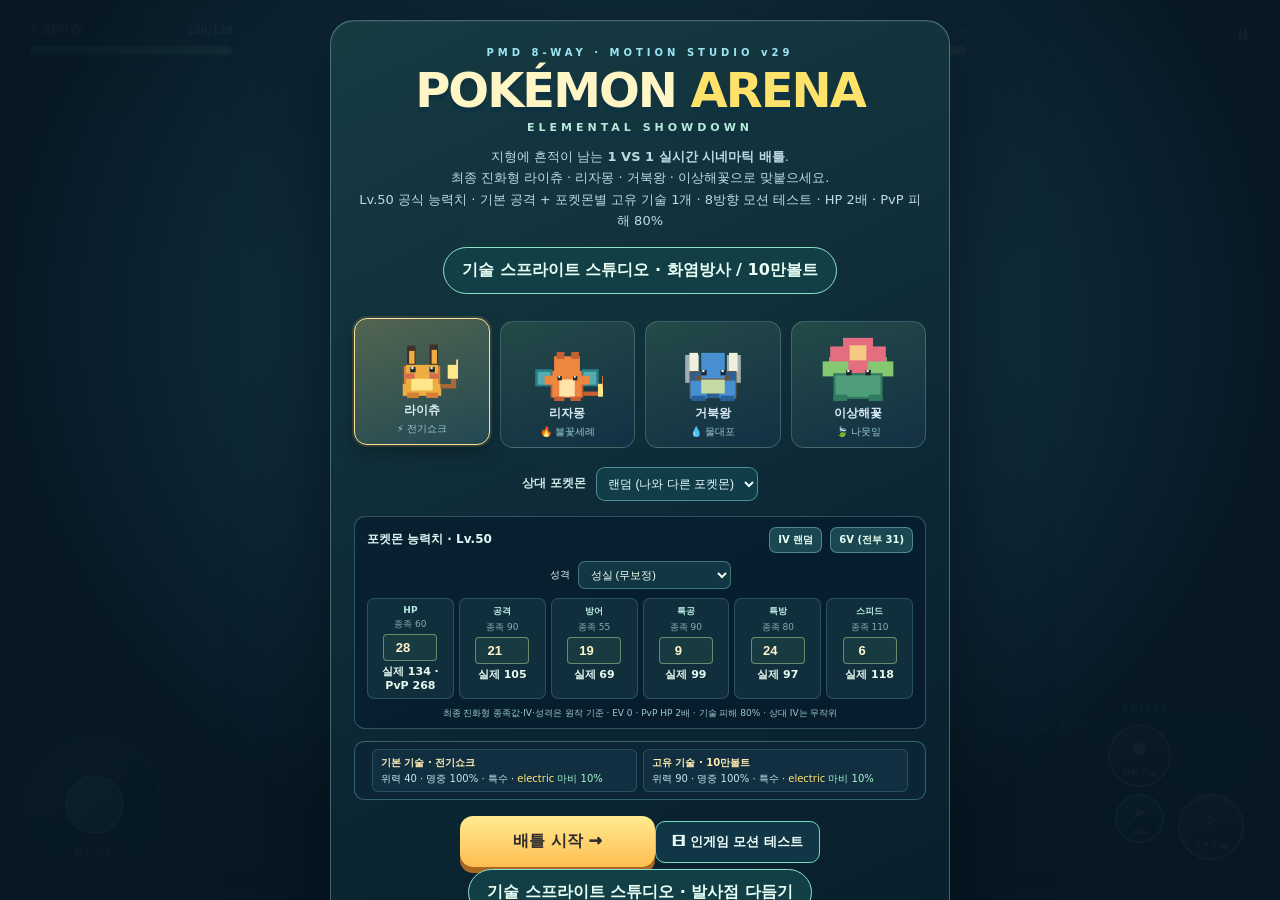
==== index.html @ 2638ffe1 "Refine BW2 flame and foam details and link per-move references" ====
<!doctype html>
<html lang="ko"><head><meta charset="utf-8"><meta name="viewport" content="width=device-width,initial-scale=1,maximum-scale=1,user-scalable=no,viewport-fit=cover"><title>Pokémon Arena | Motion Studio v22</title>
<style>
:root{--ink:#071823;--glass:#0a2636e0;--line:#9bd9df45;--gold:#ffd667;--sky:#92eeff}*{box-sizing:border-box}html,body{margin:0;min-height:100%;width:100%;height:100%;overflow:hidden;background:#071822;color:#e9fcff;font-family:system-ui,-apple-system,'Apple SD Gothic Neo',sans-serif;touch-action:none}button{font:inherit;cursor:pointer}#stage{position:absolute;inset:0;width:100%;height:100%;image-rendering:pixelated;touch-action:none}.vignette{position:absolute;inset:0;pointer-events:none;background:radial-gradient(ellipse at 50% 45%,transparent 32%,#03101868 100%)}#hud{position:absolute;left:0;right:0;top:0;padding:calc(env(safe-area-inset-top) + 10px) 16px 0;display:flex;justify-content:space-between;align-items:flex-start;pointer-events:none;gap:8px}.glass{background:var(--glass);border:1px solid var(--line);box-shadow:0 8px 28px #07121c55;backdrop-filter:blur(8px);border-radius:13px}.stats{padding:10px 12px;min-width:180px;max-width:245px}.stats .name{display:flex;justify-content:space-between;font-weight:900;font-size:13px;gap:15px}.stats .name span:last-child{color:#c5ecf8;font-size:11px}.track{position:relative;height:10px;background:#17323b;border-radius:20px;margin-top:6px;overflow:hidden;border:1px solid #6a92924a}.track>i{height:100%;display:block;width:100%;transition:width .1s linear}.track.hp i{background:linear-gradient(90deg,#52be77,#b8f28b)}.track.xp{height:5px;margin-top:5px}.track.xp i{background:#6cdbf8}.rightHud{display:flex;gap:8px}.hudpill{padding:10px 13px;min-width:78px;text-align:center;font-size:11px;color:#bfe9ed}.hudpill b{font-size:19px;display:block;color:white;line-height:1.15}.pause{padding:10px 13px;font-weight:900;background:var(--glass);color:white;pointer-events:auto;min-width:42px}.controls{position:absolute;left:0;bottom:0;right:0;padding:0 max(18px,env(safe-area-inset-left)) calc(20px + env(safe-area-inset-bottom)) max(18px,env(safe-area-inset-right));display:flex;align-items:end;justify-content:space-between;pointer-events:none;gap:14px;isolation:isolate}.controls:before{content:'';position:absolute;left:max(10px,env(safe-area-inset-left));right:max(10px,env(safe-area-inset-right));bottom:calc(7px + env(safe-area-inset-bottom));height:126px;border-radius:34px;background:linear-gradient(180deg,#0f2a39f5,#081c29ef);border:1px solid #c9f0ff22;box-shadow:0 18px 45px #020b1245,inset 0 1px 0 #ffffff10,inset 0 -12px 30px #00000038;backdrop-filter:blur(10px);z-index:-1}#joy{height:136px;width:136px;position:relative;border:2px solid #d2edff45;background:radial-gradient(circle at 35% 30%,#ecffff30,#9bdaf511 55%,#7ebad20e 100%);border-radius:50%;box-shadow:0 10px 24px #01091355,inset 0 0 20px #c6f5ff14,inset 0 2px 0 #ffffff1f;pointer-events:auto;touch-action:none;flex-shrink:0;margin:0 0 8px 8px}.joyShell{position:relative}.joyShell:after{content:'';position:absolute;left:18px;right:18px;bottom:4px;height:16px;border-radius:50%;background:#0008;filter:blur(10px)}#joy:before{content:'MOVE';font-weight:900;letter-spacing:2.5px;position:absolute;top:auto;bottom:8px;left:50%;transform:translateX(-50%);font-size:9px;color:#d3f6ffb8;background:#071c2abf;padding:2px 8px;border-radius:999px;border:1px solid #ffffff18}.nub{width:59px;height:59px;position:absolute;left:calc(50% - 29.5px);top:calc(50% - 29.5px);border-radius:50%;background:linear-gradient(145deg,#d5f8ffcf,#85bdda96);box-shadow:0 5px 19px #020d176b;border:2px solid #ecffffb8;pointer-events:none}.buttons{display:flex;align-items:end;gap:11px;pointer-events:auto;padding:14px 14px 14px 16px;border-radius:28px;border:1px solid #cbf4ff24;background:linear-gradient(180deg,#123043f0,#0a2130ef);box-shadow:0 12px 30px #0007,inset 0 1px 0 #ffffff10,inset 0 -10px 24px #00000024;position:relative;margin:0 8px 10px 0}.buttons:before{content:'SKILLS';position:absolute;left:16px;top:-11px;padding:2px 8px;border-radius:999px;background:#0c2635f7;border:1px solid #cbf4ff24;color:#d2f6ffcc;font-size:9px;font-weight:900;letter-spacing:2.2px}.skill{--c:#ffd45c;position:relative;display:flex;align-items:center;justify-content:center;width:69px;height:69px;border:2px solid color-mix(in srgb,var(--c) 60%,white);background:linear-gradient(160deg,color-mix(in srgb,var(--c) 40%,#193848),#0a2231 72%);box-shadow:0 5px 16px #0008,inset 0 0 18px color-mix(in srgb,var(--c) 18%,transparent),inset 0 2px 0 #ffffff1a;color:white;border-radius:50%;touch-action:none;user-select:none;-webkit-user-select:none;overflow:hidden}.skill.main{width:86px;height:86px}.skill .glyph{font-size:25px;transform:translateY(-7px);filter:drop-shadow(0 2px 1px #0007)}.skill.main .glyph{font-size:35px;transform:translateY(-9px)}.skill small{position:absolute;bottom:7px;left:50%;transform:translateX(-50%);white-space:nowrap;font-size:9px;font-weight:850;text-shadow:none;background:#081f2dcc;padding:2px 7px;border-radius:999px;border:1px solid #ffffff1b;color:#f3fbff}.skill .cooldown{position:absolute;inset:0;border-radius:50%;background:#08131dd7;display:none;align-items:center;justify-content:center;font-size:20px;font-weight:900}.skill.selected{box-shadow:0 0 0 5px #e9fbff1e,0 0 28px var(--c),inset 0 0 16px color-mix(in srgb,var(--c) 20%,white);transform:translateY(-2px) scale(1.03)}.screen{position:absolute;inset:0;z-index:10;background:radial-gradient(ellipse at 50% 35%,#1d4458ef 0%,#071824f7 70%);display:flex;justify-content:center;align-items:center;overflow-y:auto;padding:20px 12px calc(20px + env(safe-area-inset-bottom));pointer-events:auto}.panel{width:min(620px,100%);padding:26px 23px 21px;text-align:center;border:1px solid #98ddf252;background:linear-gradient(155deg,#153449fa,#0a1d2cf9);border-radius:24px;box-shadow:0 20px 100px #020e1baf}.eyebrow{font-weight:900;font-size:10px;letter-spacing:4px;color:#9ce6f3;margin-bottom:6px}.panel h1{margin:0;color:#fff5c5;font-size:clamp(30px,5.5vw,48px);letter-spacing:-2px;line-height:1.1;text-shadow:0 5px #0d3242}.panel h1 em{font-style:normal;color:#ffe26a}.desc{font-size:13px;line-height:1.65;color:#bedae3;margin:12px auto 13px}.choices{display:grid;grid-template-columns:repeat(4,minmax(0,1fr));gap:10px;margin:15px 0 19px}.choice{border:1px solid #8acee34d;border-radius:13px;min-width:0;padding:10px 2px 8px;background:#173648;color:#d8eaf3;transition:transform .13s,border-color .13s}.choice.on{border-color:#ffe69b;box-shadow:0 0 0 2px #ffd26833;background:#39516a;transform:translateY(-3px)}.choice canvas{display:block;width:72px;height:72px;margin:0 auto 1px;image-rendering:pixelated;max-width:100%}.choice b{display:block;font-size:12px}.choice small{display:block;color:#99c9d3;font-size:10px;margin-top:3px}.primary{background:linear-gradient(180deg,#ffeb91,#ffbd50);border:0;color:#2d2b2e;font-weight:950;padding:15px 25px;min-width:195px;border-radius:13px;font-size:16px;box-shadow:0 6px 0 #a96924}.primary:active{transform:translateY(4px);box-shadow:0 2px 0 #a96924}.status{min-height:18px;font-size:11px;color:#c4e0e8;margin:10px 0 1px}.credit{font-size:10px;line-height:1.5;color:#9bc0cf;margin-top:14px}.credit a{color:#a9eaf4}.explain{margin:11px 0;font-size:12px;color:#bcd7d8;line-height:1.8}.hidden{display:none!important}#floating{position:absolute;inset:0;pointer-events:none;overflow:hidden}#floating .floater{position:absolute;transform:translate(-50%,-50%);font-weight:900;text-shadow:0 2px #071821,0 0 6px #071821;animation:floatup .7s forwards}@keyframes floatup{from{opacity:1;translate:0 0}to{opacity:0;translate:0 -38px}}#toast{position:absolute;top:22%;width:100%;text-align:center;pointer-events:none;font-weight:1000;font-size:25px;color:#fff3af;text-shadow:0 4px #09242b,0 0 20px #091820;opacity:0;transition:opacity .2s}#toast.show{opacity:1}#tips{position:absolute;left:50%;bottom:7px;transform:translateX(-50%);color:#c9dce68e;white-space:nowrap;font-size:10px;pointer-events:none}#aimHelp{position:absolute;bottom:calc(165px + env(safe-area-inset-bottom));right:20px;color:#eaf7fd9c;font-size:10px;pointer-events:none}@media(max-width:700px){#hud{padding:calc(env(safe-area-inset-top) + 7px) 9px 0}.stats{min-width:137px;padding:8px}.stats .name{font-size:11px}.rightHud{gap:5px}.hudpill{min-width:57px;padding:8px;font-size:10px}.hudpill b{font-size:16px}.pause{padding:8px}.controls{padding-left:12px;padding-right:12px;bottom:4px}.controls:before{height:112px;border-radius:28px}#joy{height:117px;width:117px;margin:0 0 6px 4px}.joyShell:after{left:12px;right:12px}#joy:before{font-size:8px;bottom:7px;padding:2px 7px}.nub{width:52px;height:52px;left:calc(50% - 26px);top:calc(50% - 26px)}.buttons{gap:8px;padding:11px 10px 11px 12px;margin:0 4px 7px 0}.buttons:before{left:12px;font-size:8px}.skill{width:56px;height:56px}.skill.main{width:70px;height:70px}.skill .glyph{font-size:21px;transform:translateY(-5px)}.skill.main .glyph{font-size:29px;transform:translateY(-7px)}.skill small{font-size:8px;bottom:5px;padding:1px 5px}.choices{gap:6px}.panel{padding:22px 13px 15px}.choice canvas{width:60px;height:60px}#aimHelp{bottom:calc(130px + env(safe-area-inset-bottom));font-size:9px}#tips{font-size:8px}}@media(max-width:370px){#joy{height:96px;width:96px}.controls:before{height:102px}.buttons{gap:5px;padding:9px 8px 9px 10px}.skill{width:49px;height:49px}.skill.main{width:61px;height:61px}.skill small{font-size:7px;bottom:4px}.hudpill{min-width:47px}.rightHud{gap:3px}.stats{min-width:120px}}@media(max-height:480px){.panel{padding:14px}.panel h1{font-size:26px}.desc{margin:6px}.choices{margin:7px 0}.choice canvas{width:45px;height:45px}.controls{padding-bottom:15px}#joy{width:92px;height:92px}.skill{width:52px;height:52px}.skill.main{width:65px;height:65px}#aimHelp{display:none}}

/* DUEL STYLES */
html,body,#stage,#joy,.skill,.nub,.screen,.choice,.primary,.pause{touch-action:none!important;overscroll-behavior:none;-webkit-user-select:none;user-select:none;-webkit-touch-callout:none}
html,body{height:100dvh;-webkit-text-size-adjust:100%;text-size-adjust:100%}
#hud{gap:7px;align-items:flex-start}
#hud .stats{min-width:0;width:min(38vw,230px);max-width:230px;flex:0 1 auto}
#hud .stats .name{min-width:0;gap:5px;align-items:center}
#hud .stats .name span:first-child{white-space:nowrap;overflow:hidden;text-overflow:ellipsis;min-width:0}
#hud .stats .name span:last-child{white-space:nowrap;font-size:10px}
#hud .enemyStats .track.hp i{background:linear-gradient(90deg,#f28e72,#fb536c)}
#hud .versus{font-weight:1000;color:#ffe18a;font-size:13px;flex-shrink:0;margin-top:13px;text-shadow:0 1px #061722}
#hud .pause{flex-shrink:0;margin-top:4px}
#hud{justify-content:space-between}
@media(max-width:480px){#hud{gap:4px}#hud .stats{width:calc((100vw - 85px)/2);padding:7px 6px}#hud .stats .name{font-size:10px}#hud .stats .name span:last-child{font-size:9px}#hud .versus{font-size:11px;margin-top:12px}#hud .pause{padding:5px 8px;min-width:31px;font-size:13px}}

/* CINEMATIC DUEL - responsive arcade skin */
#hud{filter:drop-shadow(0 8px 15px #07171b44)}
#hud .stats{background:linear-gradient(160deg,#102b37f5,#091c29f2);border:1px solid #d8fff73b;box-shadow:0 4px 0 #07151db8,inset 0 1px #ffffff1b}
#hud .stats .name{letter-spacing:.15px}
#hud .track.hp{height:11px;border-color:#ffffff19;background:#061821;box-shadow:inset 0 2px 4px #0007}
#hud .track.hp i{background:linear-gradient(90deg,#56c777,#b6f5a3);box-shadow:inset 0 -2px #0003}
#hud .enemyStats .track.hp i{background:linear-gradient(90deg,#ff786e,#f6a16d)}
#hud .versus{color:#fff4d1;text-shadow:0 2px #071a23,0 0 13px #eeb7686e;letter-spacing:1px}
#roundBadge{position:absolute;top:calc(env(safe-area-inset-top) + 70px);left:50%;transform:translateX(-50%);font-size:9px;letter-spacing:2px;font-weight:900;color:#f2e4baac;text-shadow:0 2px 5px #041419;text-align:center;white-space:nowrap;pointer-events:none;z-index:2}
#comboBadge{position:absolute;top:calc(env(safe-area-inset-top) + 95px);right:16px;border-radius:10px;padding:5px 9px;background:#071e2ad9;border:1px solid #f9da9369;color:#ffe1a3;font-size:13px;font-weight:950;letter-spacing:1px;opacity:0;transform:translateY(-7px);transition:opacity .16s,transform .16s;pointer-events:none;z-index:4}
#comboBadge.show{opacity:1;transform:translateY(0)}
#impactFlash{position:absolute;inset:0;pointer-events:none;z-index:3;background:transparent;opacity:0;mix-blend-mode:screen}
#menu .panel{background:linear-gradient(155deg,#173c42fb 0%,#0b2633fb 57%,#091a29fa);border:1px solid #b5ecea55;box-shadow:0 24px 90px #010c14c0,inset 0 1px #ffffff12}
#menu .panel h1{letter-spacing:-2px}
#menu .choice{background:linear-gradient(160deg,#244a48,#133044);border-color:#b9ebe838}
#menu .choice.on{background:linear-gradient(160deg,#526550,#234852);border-color:#ffdf93;box-shadow:0 0 0 2px #edc96e24,0 8px 18px #0004}
.rivalPicker{display:flex;gap:10px;align-items:center;justify-content:center;margin:0 auto 15px;font-size:12px;font-weight:800;color:#c9e9e3}.rivalPicker select{min-width:0;max-width:205px;color:#e9fcff;background:#103d48;border:1px solid #9de5de78;border-radius:9px;padding:8px 7px;font-size:12px;touch-action:manipulation}.rivalPicker option{background:#153844;color:#fff}
#fxMode{border-radius:999px;border:1px solid #8ed7e36e;background:#0b3040;color:#c7f2f2;padding:9px 15px;font-size:11px;font-weight:800;margin:10px 0 0;touch-action:manipulation}
#stage{image-rendering:auto}
#stage:focus{outline:none}
#menu,#menu .panel{touch-action:pan-y!important;overscroll-behavior-y:contain;-webkit-overflow-scrolling:touch}
#tips{opacity:.25}
@media(max-width:700px){#roundBadge{top:calc(env(safe-area-inset-top) + 52px);font-size:8px}#comboBadge{top:calc(env(safe-area-inset-top) + 72px);right:9px;font-size:11px}#aimHelp{display:none}#tips{display:none}}

@media(max-height:650px){.screen{align-items:flex-start!important}.screen .panel{margin-top:0;margin-bottom:0}}

/* Pixelated fire-resource bar: recharges continuously when released. */
.fuelHud[hidden],.fuelButton[hidden]{display:none!important}
.fuelHud{margin-top:7px}.fuelHeading{display:flex;justify-content:space-between;font-size:9px;font-weight:850;color:#ffcf9d;gap:5px;white-space:nowrap}
.fuelGauge{margin-top:3px;height:7px;background:#2b1b17;overflow:hidden;border:1px solid #b8704a85;border-radius:2px}
.fuelGauge>i{display:block;width:100%;height:100%;background:repeating-linear-gradient(90deg,#ffae42 0 10px,#ffcc79 10px 12px);transition:none}
.fuelButton{position:absolute;bottom:0;left:10px;right:10px;height:4px;background:#261718;border:1px solid #a65f38;z-index:1}
.fuelButton i{display:block;height:100%;width:100%;background:#ffb653}

/* Stat preview; compact, scrollable and compatible with the existing menu. */
.ivSetup{padding:10px 12px 8px;margin:4px 0 12px;background:#061c2eb5;border:1px solid #8ccbd64c;border-radius:11px;color:#dcf8f3}
.ivTop{display:flex;gap:8px;align-items:center;justify-content:center;flex-wrap:wrap;font-size:12px}
.ivTop strong{margin-right:auto}.ivTop button{border:1px solid #87d4c67a;background:#1a4751;border-radius:7px;color:#e5fff0;padding:5px 8px;font-weight:800;font-size:10px;touch-action:manipulation}
.naturePicker{display:flex;gap:8px;align-items:center;justify-content:center;font-size:10px;margin-top:8px}.naturePicker select{font-size:11px;padding:6px 8px;border:1px solid #9ae6cf5b;background:#113745;color:#f1ffee;border-radius:7px;touch-action:manipulation}
.ivGrid{display:grid;grid-template-columns:repeat(6,minmax(0,1fr));gap:5px;margin-top:9px}
.ivItem{border:1px solid #68a6a74d;background:#102e3b;border-radius:7px;padding:6px 2px;text-align:center;min-width:0;display:flex;flex-direction:column;gap:3px}
.ivItem label{font-size:9px;color:#b8ece2;font-weight:850}
.ivItem .base{font-size:9px;color:#8bafb4}.ivItem input{color:#fff4c9;width:min(100%,54px);margin:0 auto;text-align:center;font-size:13px;font-weight:900;border:1px solid #aecc8f8c;border-radius:4px;background:#183b42;padding:5px 0;touch-action:manipulation}
.ivItem .stat{font-size:11px;font-weight:850;color:#e7faf0}.ivNote{color:#9dc9c7;font-size:9px;line-height:1.5;margin:8px 2px 0}
@media(max-width:380px){.ivSetup{padding:7px 6px}.ivTop{font-size:10px}.ivTop button{font-size:9px;padding:4px}.ivGrid{gap:3px}.ivItem{padding:4px 1px}.ivItem input{font-size:12px}}

/* Mainline move data panel and pixel-status badges */
.moveDex{background:#0b2534;border:1px solid #6cb7bd6e;border-radius:10px;padding:7px 9px;margin:0 0 12px;display:flex;gap:6px;flex-wrap:wrap;justify-content:center}
.moveDex .moveItem{flex:1 1 165px;max-width:265px;color:#c5e7f0;font-size:10px;text-align:left;line-height:1.55;padding:5px 8px;border:1px solid #83ccd536;background:#112f40;border-radius:6px}
.moveDex .moveItem b{display:block;color:#ffecb3;font-size:11px}
.moveDex .moveItem em{font-style:normal;color:#a4f8d2}
.condition{min-height:0;display:flex;gap:3px;margin-top:4px;font-size:9px;font-weight:900;line-height:1.5}
.condition:empty{display:none}.condition span{display:inline-block;padding:1px 6px;border:1px solid #ffffff30;border-radius:3px;background:#1d3341}
.condition .burn{color:#ffb471;background:#663025}.condition .paralysis{color:#ffe779;background:#655320}.condition .spdef{color:#b4ffa1;background:#295738}
@media(max-width:400px){.moveDex .moveItem{flex-basis:125px;font-size:9px}.condition{font-size:8px}.condition span{padding:0 4px}}

/* A tall species+IV selection menu must not lose its header above the viewport. */
#menu.screen{align-items:flex-start!important;overflow-y:auto!important;touch-action:pan-y!important}
#menu .panel{margin:auto auto!important;flex-shrink:0}
@media (max-height:650px){#menu .panel{margin-top:0!important;margin-bottom:0!important}}

/* Four equipped moves and dodge: fixed footprint, reachable on mobile. */
.buttons{display:grid;grid-template-columns:repeat(3,64px);grid-template-rows:repeat(2,64px);gap:7px;padding:12px 10px 10px;align-items:center;justify-items:center}
.buttons .skill{width:63px;height:63px}.buttons .skill.main{width:66px;height:66px}.buttons .skill.dash{width:49px;height:49px;align-self:start}
.buttons .skill .glyph,.buttons .skill.main .glyph{font-size:23px;transform:translateY(-7px)}
.buttons .skill small{font-size:8px;max-width:63px;overflow:hidden;text-overflow:ellipsis;padding:2px 3px;bottom:4px}
.buttons .skill.dash small{bottom:1px;font-size:7px}.buttons .skill.dash .glyph{font-size:20px}
.buttons .skill[data-n="0"]{grid-column:1;grid-row:2}.buttons .skill[data-n="1"]{grid-column:2;grid-row:1}
.buttons .skill[data-n="2"]{grid-column:3;grid-row:1}.buttons .skill[data-n="3"]{grid-column:1;grid-row:1}.buttons .skill[data-n="4"]{grid-column:2;grid-row:2}
.loadoutSetup{margin:8px 0 12px;padding:12px;background:#0a2534;border:1px solid #74cbd06f;border-radius:12px}
.loadoutHeading{font-weight:900;color:#fff2b6;text-align:left;font-size:13px;display:flex;gap:8px;justify-content:space-between;align-items:center}
.loadoutHeading small{font-size:9px;color:#aad4df;font-weight:500}
.loadoutGrid{display:grid;grid-template-columns:repeat(2,minmax(0,1fr));gap:10px;margin-top:10px}
.loadoutGrid label{display:flex;flex-direction:column;gap:5px;color:#b8e4ef;font-size:11px;font-weight:800;text-align:left}
.loadoutGrid select{width:100%;min-width:0;background:#153f4d;border:1px solid #9ee7d588;border-radius:8px;padding:8px 5px;color:#f6ffff;font-size:12px;touch-action:manipulation}
.moveDex .moveItem{flex:1 1 120px;min-width:120px}.moveDex .moveItem b{font-size:10px}
@media(max-width:410px){.controls{gap:3px;padding-right:7px;padding-left:7px}.controls:before{height:151px}.buttons{grid-template-columns:repeat(3,53px);grid-template-rows:repeat(2,54px);gap:5px;padding:8px 6px;margin-right:1px}.buttons .skill,.buttons .skill.main{width:52px;height:52px}.buttons .skill.dash{width:43px;height:43px}.buttons .skill .glyph,.buttons .skill.main .glyph{font-size:20px}.buttons .skill small{max-width:50px;font-size:7px}#joy{height:107px;width:107px;margin-left:0}.nub{width:48px;height:48px;left:calc(50% - 24px);top:calc(50% - 24px)}.loadoutHeading{font-size:11px}.loadoutGrid{gap:5px}.loadoutGrid select{font-size:11px}}
@media(max-width:350px){#joy{height:95px;width:95px}.buttons{grid-template-columns:repeat(3,48px);grid-template-rows:repeat(2,50px);gap:4px}.buttons .skill,.buttons .skill.main{width:47px;height:47px}.buttons .skill.dash{width:40px;height:40px}.buttons .skill small{max-width:45px;font-size:7px}.controls{padding-left:4px;padding-right:4px}}
.skill .glyph .fxMoveIcon{display:block;margin:0 auto;transform:translateY(-2px);image-rendering:pixelated}
#comboBadge{letter-spacing:2px;text-shadow:1px 2px #09202e,2px 3px #07131c}
#toast{font-family:system-ui,sans-serif;font-weight:1000;letter-spacing:.5px;filter:drop-shadow(0 2px #0b2637)}
.studioLink{display:inline-flex;align-items:center;justify-content:center;margin:2px auto 12px;padding:12px 18px;border-radius:999px;background:#123f46;color:#e9fff6;border:1px solid #8ee0c8;font-weight:900;text-decoration:none}
</style></head><body>
<canvas id="stage"></canvas><div class="vignette"></div><div id="impactFlash"></div><div id="roundBadge">ANCIENT GROVE · ROUND 01</div><div id="comboBadge"></div><div id="hud"><div class="stats glass"><div class="name"><span id="playerName">⚡ 라이츄</span><span id="healthText">120/120</span></div><div class="track hp"><i id="hpBar"></i></div><div class="condition" id="playerCondition"></div><div class="fuelHud" id="fuelHud" hidden><div class="fuelHeading"><span>🔥 화염방사 에너지</span><span id="fuelValue">100%</span></div><div class="fuelGauge"><i id="fuelFill"></i></div></div></div><div class="versus">VS</div><div class="stats glass enemyStats"><div class="name"><span id="enemyName">상대 포켓몬</span><span id="enemyHealthText">—</span></div><div class="track hp"><i id="enemyHpBar"></i></div><div class="condition" id="enemyCondition"></div></div><button class="pause glass" id="pause" aria-label="일시정지">Ⅱ</button></div>
<div id="floating"></div><div id="toast"></div><div id="aimHelp">PIXEL STUDIO v29 · 발사점 전진 / 적정 도트 비율</div><div id="tips">PC: WASD 이동 · 1 기본 공격 · 2 고유 기술 · Space 회피 · P 일시정지</div>
<div class="controls" id="controls"><div class="joyShell"><div id="joy" aria-label="이동 조이스틱"><div class="nub" id="nub"></div></div></div><div class="buttons"><div class="skill" data-n="3" style="--c:#b7d6ff"><span class="glyph" id="extraGlyph3">✦</span><small id="extraLabel3">추가 1</small><span class="cooldown"></span></div><div class="skill" data-n="1" style="--c:#fa9d6a"><span class="glyph" id="bigSkill">✹</span><small id="bigLabel">강화 기술</small><span class="fuelButton" id="fuelButton" hidden><i id="fuelButtonFill"></i></span><span class="cooldown"></span></div><div class="skill dash" data-n="2" style="--c:#96deff"><span class="glyph">➤</span><small>회피</small><span class="cooldown"></span></div><div class="skill main" data-n="0" style="--c:#ffdd6c"><span class="glyph" id="basicSkill">⚡</span><small id="basicLabel">기본 기술</small><span class="cooldown"></span></div><div class="skill" data-n="4" style="--c:#b7ffd6"><span class="glyph" id="extraGlyph4">✧</span><small id="extraLabel4">추가 2</small><span class="cooldown"></span></div></div></div>
<div class="screen" id="menu"><div class="panel"><div class="eyebrow">PMD 8-WAY · MOTION STUDIO v29</div><h1>POKÉMON <em>ARENA</em><span style="font-size:11px;display:block;letter-spacing:4px;color:#b5eada;font-weight:750;margin-top:5px">ELEMENTAL SHOWDOWN</span></h1><p class="desc">지형에 흔적이 남는 <b>1 VS 1 실시간 시네마틱 배틀</b>.<br>최종 진화형 라이츄 · 리자몽 · 거북왕 · 이상해꽃으로 맞붙으세요.<br>Lv.50 공식 능력치 · 기본 공격 + 포켓몬별 고유 기술 1개 · 8방향 모션 테스트 · HP 2배 · PvP 피해 80%</p><a class="studioLink" href="./studio.html">기술 스프라이트 스튜디오 · 화염방사 / 10만볼트</a><div id="jsWarning" style="border:1px solid #ffc36c;background:#583920;color:#fff0ca;border-radius:12px;padding:12px 10px;margin:12px 0;font-size:13px;line-height:1.5;font-weight:800">⚠️ 이 화면에서 포켓몬 선택란이 나타나지 않는다면 파일 미리보기에서 JavaScript 실행이 차단된 것입니다. 이 파일을 웹사이트에 올린 뒤 Safari에서 HTTPS 주소로 열어야 플레이할 수 있습니다.</div><div class="choices" id="choices"></div><div class="rivalPicker"><span>상대 포켓몬</span><select id="rivalSelect" aria-label="상대 포켓몬 선택"><option value="-1">랜덤 (나와 다른 포켓몬)</option><option value="0">⚡ 라이츄</option><option value="1">🔥 리자몽</option><option value="2">💧 거북왕</option><option value="3">🍃 이상해꽃</option></select></div><section class="ivSetup" id="ivSetup" aria-label="종족값과 개체값 설정">
  <div class="ivTop"><strong>포켓몬 능력치 · Lv.50</strong><button type="button" id="ivReroll">IV 랜덤</button><button type="button" id="ivPerfect">6V (전부 31)</button></div>
  <label class="naturePicker">성격 <select id="natureSelect" aria-label="성격 선택"></select></label>
  <div class="ivGrid" id="ivGrid"></div>
  <p class="ivNote">최종 진화형 종족값·IV·성격은 원작 기준 · EV 0 · PvP HP 2배 · 기술 피해 80% · 상대 IV는 무작위</p>
</section><section class="loadoutSetup" id="loadoutSetup" aria-label="장착 기술 선택"><div class="loadoutHeading">기술 편성 <small>기본기·고유기는 고정, 추가 슬롯 2개 선택</small></div><div class="loadoutGrid"><label>기술 3<select id="extraSelect3" aria-label="기술 3 선택"></select></label><label>기술 4<select id="extraSelect4" aria-label="기술 4 선택"></select></label></div></section><div id="moveDex" class="moveDex"></div><button class="primary" id="start">배틀 시작 →</button><div><button id="fxMode" type="button">✦ 이펙트: 고화질</button></div><div class="status" id="assetStatus">스프라이트 서버 연결 대기 중 (게임 시작은 별도로 가능)</div><div class="explain" id="menuExplain">왼쪽 이동 · 오른쪽 기본 공격 + 고유 기술 + 회피 · 4가지 고유 기술(포켓몬별 1개) · 터치/드래그 조준 · 모션 스튜디오에서 8방향 프레임 테스트<br>상대 포켓몬의 HP를 0으로 만들면 승리합니다. (종족값·개체값·타입 상성 반영, 동시 등장 상대 1명)</div><div class="credit">Sprite assets © respective artists via <a href="https://github.com/PMDCollab/SpriteCollab" target="_blank" rel="noopener">HGSS 4방향 animated overworld sprites + PokéAPI/PMDCollab fallback<br>비상업용 팬게임 · Nintendo / Pokémon의 공식 게임이 아닙니다. 4방향 포켓몬 스프라이트는 인터넷 연결이 필요하며, 실패 시 대체 스프라이트로 계속 플레이할 수 있습니다.<br><a href="https://github.com/teobz/pkmn-hgss-animated-overworld-sprites" target="_blank" rel="noopener">HGSS directional sprite source</a> · <a href="https://pokeapi.github.io/sprites/" target="_blank" rel="noopener">PokéAPI</a> · <a href="https://sprites.pmdcollab.org/" target="_blank" rel="noopener">PMDCollab fallback</a></div></div></div>
<script src="./emitter-anchors.js?v=30"></script><script src="./combat-fx.js?v=46"></script><script>
'use strict';
const BUILD_VERSION='v29-muzzle-offset-proportional-vfx';
const EXTRA_SKILLS_ENABLED=false; // Advanced moves remain archived in the database but cannot be used in this build.
const $=id=>document.getElementById(id),CV=$('stage'),ctx=CV.getContext('2d');let W=innerWidth,H=innerHeight,dpr=1;
function resize(){W=innerWidth;H=innerHeight;dpr=Math.min(devicePixelRatio||1,2);CV.width=Math.round(W*dpr);CV.height=Math.round(H*dpr);ctx.setTransform(dpr,0,0,dpr,0,0);ctx.imageSmoothingEnabled=false}addEventListener('resize',resize);resize();
const BASE='https://raw.githubusercontent.com/PMDCollab/SpriteCollab/master/sprite/';
const SHOWDOWN_FRONT='https://raw.githubusercontent.com/PokeAPI/sprites/master/sprites/pokemon/other/showdown/';
const SHOWDOWN_BACK='https://raw.githubusercontent.com/PokeAPI/sprites/master/sprites/pokemon/other/showdown/back/';
const OFFICIAL_ART='https://raw.githubusercontent.com/PokeAPI/sprites/master/sprites/pokemon/other/official-artwork/';
const HGSS_GIF='https://raw.githubusercontent.com/teobz/pkmn-hgss-animated-overworld-sprites/main/GIF/by-direction/';
// This flag is absent in iOS file preview / Quick Look when scripts are disabled.
document.getElementById('jsWarning').classList.add('hidden');
document.getElementById('assetStatus').textContent='PMD 8방향 스프라이트 연결 확인 중 · 게임은 바로 시작할 수 있습니다.';
const roster=[
 {id:'0026',name:'라이츄',type:'electric',icon:'⚡',color:'#f6d36c',basic:'전기쇼크',special:'10만볼트',types:['electric'],base:{hp:60,atk:90,def:55,spa:90,spd:80,spe:110}},
 {id:'0006',name:'리자몽',type:'fire',icon:'🔥',color:'#ff9863',basic:'불꽃세례',special:'화염방사',types:['fire','flying'],base:{hp:78,atk:84,def:78,spa:109,spd:85,spe:100}},
 {id:'0009',name:'거북왕',type:'water',icon:'💧',color:'#84caff',basic:'물대포',special:'파도타기',types:['water'],base:{hp:79,atk:83,def:100,spa:85,spd:105,spe:78}},
 {id:'0003',name:'이상해꽃',type:'grass',icon:'🍃',color:'#91dd96',basic:'나뭇잎',special:'에너지볼',types:['grass','poison'],base:{hp:80,atk:82,def:83,spa:100,spd:100,spe:80}}
];


// Mainline Pokémon stat formula, Gen III onward. The battle starts at Lv.50,
// EV=0, selectable nature, and independent IV=0..31 for the six stats.
const STAT_KEYS=['hp','atk','def','spa','spd','spe'];
const STAT_LABELS={hp:'HP',atk:'공격',def:'방어',spa:'특공',spd:'특방',spe:'스피드'};
const BATTLE_LEVEL=50;
// Arcade conversion ONLY. Actual PvP ability stats and damage rolls use official mainline equations.
const ARENA_BALANCE=Object.freeze({hp:2,damage:.8,basicInterval:.5,channelMoveSeconds:.9,
 burnSeconds:9,paralysisSeconds:8,spdefDropSeconds:8,burnTickSeconds:2.5,paralysisSlow:.5});
const arenaHP=hp=>Math.round(hp*ARENA_BALANCE.hp);
const arenaDamage=damage=>Math.max(1,Math.round(damage*ARENA_BALANCE.damage));

const NATURES={
 neutral:{name:'성실 (무보정)',plus:null,minus:null},
 modest:{name:'조심 (+특공 −공격)',plus:'spa',minus:'atk'},
 timid:{name:'겁쟁이 (+스피드 −공격)',plus:'spe',minus:'atk'},
 adamant:{name:'고집 (+공격 −특공)',plus:'atk',minus:'spa'},
 jolly:{name:'명랑 (+스피드 −특공)',plus:'spe',minus:'spa'},
 bold:{name:'대담 (+방어 −공격)',plus:'def',minus:'atk'},
 calm:{name:'차분 (+특방 −공격)',plus:'spd',minus:'atk'}
};
const NATURE_LIST=Object.keys(NATURES);
const makeIV=()=>Object.fromEntries(STAT_KEYS.map(k=>[k,Math.floor(Math.random()*32)]));
const ivSets=roster.map(makeIV);let selectedNature='neutral';
function statFromBase(base,iv,ev,level,nature=1,isHP=false){
 const raw=Math.floor((2*base+iv+Math.floor(ev/4))*level/100);
 return isHP?raw+level+10:Math.floor((raw+5)*nature);
}
function computeStats(idx,iv=ivSets[idx],level=BATTLE_LEVEL,nature='neutral',ev={}){
 const species=roster[idx],nt=NATURES[nature]||NATURES.neutral;
 return Object.fromEntries(STAT_KEYS.map(k=>{
  const mult=k===nt.plus?1.1:k===nt.minus?.9:1;
  return [k,statFromBase(species.base[k],Math.max(0,Math.min(31,Math.floor(iv[k]??0))),ev[k]||0,level,mult,k==='hp')];
 }));
}
const speedFromStat=speed=>Math.max(180,Math.min(290,Math.round(175+(speed-40)*1.1)));
// Only the types used by the four featured Pokémon are required at present.
const TYPE_CHART={
 electric:{electric:.5,fire:1,water:2,grass:.5,poison:1,flying:2},
 fire:{electric:1,fire:.5,water:.5,grass:2,poison:1,flying:1},
 water:{electric:1,fire:2,water:.5,grass:.5,poison:1,flying:1},
 grass:{electric:1,fire:.5,water:2,grass:.5,poison:.5,flying:.5},
 normal:{electric:1,fire:1,water:1,grass:1,poison:1,flying:1},
 flying:{electric:.5,fire:1,water:1,grass:2,poison:1,flying:1},
 dragon:{electric:1,fire:1,water:1,grass:1,poison:1,flying:1},
 ice:{electric:1,fire:.5,water:.5,grass:2,poison:1,flying:2},
 poison:{electric:1,fire:1,water:1,grass:2,poison:.5,flying:1},
 steel:{electric:.5,fire:.5,water:.5,grass:1,poison:1,flying:1}
};
// Gen VI+ base powers, categories, accuracy and secondary effects.
// Surf and Thunderbolt retain the user-chosen real-time riding/homing presentation.
const MOVE_DB={
 electric:{basic:{name:'전기쇼크',power:40,accuracy:100,category:'special',type:'electric',secondary:'paralysis',chance:.10},special:{name:'10만볼트',power:90,accuracy:100,category:'special',type:'electric',secondary:'paralysis',chance:.10}},
 fire:{basic:{name:'불꽃세례',power:40,accuracy:100,category:'special',type:'fire',secondary:'burn',chance:.10},special:{name:'화염방사',power:90,accuracy:100,category:'special',type:'fire',secondary:'burn',chance:.10}},
 water:{basic:{name:'물대포',power:40,accuracy:100,category:'special',type:'water'},special:{name:'파도타기',power:90,accuracy:100,category:'special',type:'water'}},
 grass:{basic:{name:'나뭇잎',power:55,accuracy:95,category:'physical',type:'grass',highCrit:true},special:{name:'에너지볼',power:90,accuracy:100,category:'special',type:'grass',secondary:'spdef',chance:.10}}
};

// Modern mainline move powers, accuracy and secondary effect odds; each move uses a unique real-time action.
// The swap effect of Volt Switch is adapted to a backward reposition in this single-combatant arena.
const EXTRA_MOVES={
 electric:[
  {id:'quickAttack',name:'전광석화',type:'normal',power:40,accuracy:100,category:'physical',cooldown:2.8,mode:'dash',range:210,glyph:'➜',label:'선공 돌진'},
  {id:'discharge',name:'방전',type:'electric',power:80,accuracy:100,category:'special',secondary:'paralysis',chance:.30,cooldown:5.8,mode:'burst',range:160,glyph:'✣',label:'범위 마비 30%'},
  {id:'voltSwitch',name:'볼트체인지',type:'electric',power:70,accuracy:100,category:'special',cooldown:5.5,mode:'projectile',range:470,speed:600,glyph:'ϟ',label:'명중 후 후퇴'},
  {id:'ironTail',name:'아이언테일',type:'steel',power:100,accuracy:75,category:'physical',secondary:'defense',chance:.30,cooldown:4.4,mode:'melee',range:105,glyph:'⚔',label:'방어↓ 30%'}
 ],
 fire:[
  {id:'airSlash',name:'에어슬래시',type:'flying',power:75,accuracy:95,category:'special',secondary:'flinch',chance:.30,cooldown:4.0,mode:'projectile',range:490,speed:610,glyph:'彡',label:'풀죽음 30%'},
  {id:'dragonPulse',name:'용의파동',type:'dragon',power:85,accuracy:100,category:'special',cooldown:4.8,mode:'beam',range:480,glyph:'✧',label:'장거리 파동'},
  {id:'heatWave',name:'열풍',type:'fire',power:95,accuracy:90,category:'special',secondary:'burn',chance:.10,cooldown:5.5,mode:'burst',range:180,glyph:'♨',label:'넓은 화염'},
  {id:'dragonClaw',name:'드래곤클로',type:'dragon',power:80,accuracy:100,category:'physical',cooldown:3.6,mode:'melee',range:115,glyph:'⚔',label:'근거리 베기'}
 ],
 water:[
  {id:'iceBeam',name:'냉동빔',type:'ice',power:90,accuracy:100,category:'special',secondary:'freeze',chance:.10,cooldown:5.1,mode:'beam',range:480,glyph:'❄',label:'얼음 10%'},
  {id:'aquaJet',name:'아쿠아제트',type:'water',power:40,accuracy:100,category:'physical',cooldown:2.8,mode:'dash',range:240,glyph:'➜',label:'물 돌진'},
  {id:'hydroPump',name:'하이드로펌프',type:'water',power:110,accuracy:80,category:'special',cooldown:6.0,mode:'projectile',range:500,speed:515,glyph:'◉',label:'고위력 물포'},
  {id:'flashCannon',name:'러스터캐논',type:'steel',power:80,accuracy:100,category:'special',secondary:'spdef',chance:.10,cooldown:4.5,mode:'beam',range:460,glyph:'✺',label:'특방↓ 10%'}
 ],
 grass:[
  {id:'sludgeBomb',name:'오물폭탄',type:'poison',power:90,accuracy:100,category:'special',secondary:'poison',chance:.30,cooldown:4.9,mode:'projectile',range:460,speed:455,glyph:'☣',label:'독 30%'},
  {id:'vineWhip',name:'덩굴채찍',type:'grass',power:45,accuracy:100,category:'physical',cooldown:2.7,mode:'melee',range:165,glyph:'〰',label:'중거리 채찍'},
  {id:'solarBeam',name:'솔라빔',type:'grass',power:120,accuracy:100,category:'special',cooldown:7.5,mode:'charge',range:540,glyph:'☀',label:'0.75초 충전'},
  {id:'leechSeed',name:'씨뿌리기',type:'grass',power:0,accuracy:90,category:'status',cooldown:7,mode:'seed',range:410,speed:430,glyph:'❀',label:'흡수 씨앗'}
 ]
};
const equippedExtra=Object.fromEntries(Object.keys(EXTRA_MOVES).map(t=>[t,[0,1]]));
const EXTRA_PALETTE={normal:'#eae0ca',electric:'#ffe676',fire:'#ff9a55',water:'#6dcaff',grass:'#99ee88',flying:'#c4e9ff',dragon:'#b5a0ff',ice:'#9ceeff',poison:'#cc83f6',steel:'#d8e6fa'};
function equippedMove(actor,slot){if(!EXTRA_SKILLS_ENABLED||slot<3)return null;const type=roster[actor.kind].type,which=slot===3?0:1;const indexes=actor===player?equippedExtra[type]:(actor.extraLoadout||equippedExtra[type]);return EXTRA_MOVES[type][indexes[which]]}
function extraDescription(m){const extras=[];if(m.secondary==='paralysis')extras.push('마비 '+Math.round(m.chance*100)+'%');if(m.secondary==='burn')extras.push('화상 '+Math.round(m.chance*100)+'%');if(m.secondary==='poison')extras.push('독 '+Math.round(m.chance*100)+'%');if(m.secondary==='freeze')extras.push('얼음 '+Math.round(m.chance*100)+'%');if(m.secondary==='flinch')extras.push('풀죽음 '+Math.round(m.chance*100)+'%');if(m.secondary==='spdef')extras.push('특방↓ '+Math.round(m.chance*100)+'%');if(m.secondary==='defense')extras.push('방어↓ '+Math.round(m.chance*100)+'%');return extras.length?extras.join(' · '):m.label}
function refreshLoadout(){
 const p=roster[chosen],moves=EXTRA_MOVES[p.type],slots=equippedExtra[p.type];
 for(let j=0;j<2;j++){
  const el=$('extraSelect'+(j+3));
  el.innerHTML=moves.map((m,i)=>`<option value="${i}" ${slots[j]===i?'selected':''}>${m.name} · ${m.power||'변화'} · ${m.type}</option>`).join('');
 }
 refreshMoveDex();
}
for(let j=0;j<2;j++)$('extraSelect'+(j+3)).addEventListener('change',e=>{
 const t=roster[chosen].type,k=Number(e.target.value),other=1-j,arr=equippedExtra[t];
 if(k===arr[other]){arr[other]=arr[j];}arr[j]=k;refreshLoadout();
});
function updateExtraButtons(){
 const t=roster[chosen].type,arr=equippedExtra[t];
 for(let j=0;j<2;j++){const slot=j+3,m=EXTRA_MOVES[t][arr[j]],button=document.querySelector(`[data-n="${slot}"]`);$('extraGlyph'+slot).textContent=m.glyph;$('extraLabel'+slot).textContent=m.name;button.style.setProperty('--c',EXTRA_PALETTE[m.type]);button.title=`${m.name} · 위력 ${m.power||'—'} · 명중 ${m.accuracy}%`}
}

function moveDescription(move){if(move.highCrit)return '급소율 상승';if(move.secondary==='paralysis')return '마비 10%';if(move.secondary==='burn')return '화상 10%';if(move.secondary==='spdef')return '특방↓ 10%';return '추가 효과 없음'}
function refreshMoveDex(){const p=roster[chosen],db=MOVE_DB[p.type],list=[db.basic,db.special];$('moveDex').innerHTML=list.map((m,i)=>`<div class="moveItem"><b>${i===0?'기본 기술':'고유 기술'} · ${m.name}</b>위력 ${m.power} · 명중 ${m.accuracy}% · ${m.category==='physical'?'물리':'특수'} · <span style="color:${EXTRA_PALETTE[m.type]}">${m.type}</span> <em>${moveDescription(m)}</em></div>`).join('')}
function effectiveness(attackType,target){return (target.types||[target.type]).reduce((n,t)=>n*(TYPE_CHART[attackType]?.[t]??1),1)}
// Standard non-weather, non-item, non-ability damage (Gen VI+), with
// original base damage, integer random roll, STAB, type effectiveness, crit.
// Optional deterministic roll/crit makes the calculator testable.
function calculateDamage(attacker,defender,move,options={}){
 let atk=move.category==='physical'?attacker.stats.atk:attacker.stats.spa;
 if(move.category==='physical'&&attacker.status?.kind==='burn')atk=Math.max(1,Math.floor(atk/2));
 const stage=move.category==='special'?(defender.spdefStage||0):(defender.defStage||0);
 const stageFactor=stage>=0?(2+stage)/2:2/(2-stage);
 const def=Math.max(1,Math.floor((move.category==='physical'?defender.stats.def:defender.stats.spd)*stageFactor));
 const base=Math.floor(Math.floor((Math.floor(2*attacker.level/5)+2)*move.power*atk/def)/50)+2;
 const critical=options.forceCrit!==undefined?options.forceCrit:(Math.random()<(move.highCrit?1/8:1/24));
 const roll=options.roll??(85+Math.floor(Math.random()*16));
 const stab=(attacker.types||[attacker.type]).includes(move.type)?1.5:1;
 const type=effectiveness(move.type,defender);
 // Staged rounding uses the modern mainline core; extra factors are currently disabled.
 let dmg=Math.floor(base*(critical?1.5:1));
 dmg=Math.floor(dmg*roll/100);
 dmg=Math.max(1,Math.floor(dmg*stab+0.49999999));
 dmg=Math.floor(dmg*type+0.49999999);
 return {damage:type===0?0:Math.max(1,dmg),base,critical,roll,stab,type,move:move.name};
}
function moveOf(actor,slot){return MOVE_DB[actor.type][slot]}
function damagePacket(actor,target,slot,opts){return calculateDamage(actor,target,moveOf(actor,slot),opts)}
function moveAccuracy(move){return Math.random()*100<(move.accuracy??100)}
function canAct(actor){if(actor.staggerT>0||actor.status?.kind==='freeze')return false;if(actor.status?.kind!=='paralysis'||Math.random()>=.25)return true;
 for(let i=0;i<8;i++)emitParticle({x:actor.x+rand(-14,14),y:actor.y-rand(12,32),life:rand(.15,.35),size:rand(3,5),color:'#ffe867',shape:'spark'});
 return false}
function statusDuration(kind){return kind==='burn'?ARENA_BALANCE.burnSeconds:kind==='paralysis'?ARENA_BALANCE.paralysisSeconds:ARENA_BALANCE.spdefDropSeconds}
function canStatus(target,kind){if(kind==='burn'&&target.types.includes('fire'))return false;if(kind==='freeze'&&target.types.includes('ice'))return false;if(kind==='poison'&&(target.types.includes('poison')||target.types.includes('steel')))return false;
 if(kind==='paralysis'&&target.types.includes('electric'))return false;
 return true}
function applySecondary(target,move,options={}){
 if(!move?.secondary||!canStatus(target,move.secondary)||Math.random()>=(options.chance??move.chance??0))return false;
 if(move.secondary==='flinch'){
  target.staggerT=Math.max(target.staggerT||0,.48);playAction(target,'Hurt',.3);emitParticle({x:target.x,y:target.y-19,life:.32,size:12,color:'#d9ecff',shape:'spark'});return true;
 }
 if(move.secondary==='defense'){
  target.defStage=Math.max(-6,(target.defStage||0)-1);target.defTimer=ARENA_BALANCE.spdefDropSeconds;announce('방어가 떨어졌다!');return true;
 }
 if(move.secondary==='spdef'){
  target.spdefStage=Math.max(-6,(target.spdefStage||0)-1);target.spdefTimer=statusDuration('spdef');
  elementalBurst(target.x,target.y-10,'grass',.35);
  if(target===player)announce('특수방어가 떨어졌다!');else announce('상대의 특수방어가 떨어졌다!');
  return true;
 }
 if(target.status)return false;
 target.status={kind:move.secondary,remaining:move.secondary==='freeze'?1.25:move.secondary==='poison'?9:statusDuration(move.secondary),tick:ARENA_BALANCE.burnTickSeconds};
 elementalBurst(target.x,target.y-10,move.type,.4);
 if(target===player)announce(move.secondary==='burn'?'화상에 걸렸다!':'마비에 걸렸다!');
 else announce(move.secondary==='burn'?'상대에게 화상!':'상대에게 마비!');
 return true;
}
function updateStatus(actor,dt){
 if(!actor)return;
 if(actor.status){const st=actor.status;st.remaining-=dt;
  if(st.kind==='burn'||st.kind==='poison'){st.tick-=dt;
   if(st.tick<=0){st.tick+=ARENA_BALANCE.burnTickSeconds;const damage=Math.max(1,Math.floor(actor.maxHp/16));actor.hp=Math.max(0,actor.hp-damage);
    emitParticle({x:actor.x,y:actor.y-16,life:.35,size:9,color:st.kind==='poison'?'#cc87f1':'#ff8840',shape:st.kind==='poison'?'dot':'flame'});
    showDamage(actor.x,actor.y-6,damage,st.kind==='poison'?'grass':'fire');
   }
  }
  if(st.remaining<=0)actor.status=null;
 }
 actor.staggerT=Math.max(0,(actor.staggerT||0)-dt);
 if(actor.seeded&&actor.seeded.remaining>0){actor.seeded.remaining-=dt;actor.seeded.tick-=dt;if(actor.seeded.tick<=0){actor.seeded.tick+=1.5;const drain=Math.max(1,Math.floor(actor.maxHp/16));actor.hp=Math.max(0,actor.hp-drain);const caster=actor.seeded.owner==='player'?player:enemies[0];if(caster)caster.hp=Math.min(caster.maxHp,caster.hp+drain);showDamage(actor.x,actor.y,drain,'grass');for(let i=0;i<5;i++)emitParticle({x:actor.x+rand(-9,9),y:actor.y-20,life:.4,size:5,color:'#b4ed80',shape:'leaf'});}if(actor.seeded.remaining<=0)actor.seeded=null;}
 if((actor.defTimer||0)>0){actor.defTimer-=dt;if(actor.defTimer<=0){actor.defStage=0;actor.defTimer=0}}
 if((actor.spdefTimer||0)>0){actor.spdefTimer-=dt;if(actor.spdefTimer<=0){actor.spdefStage=0;actor.spdefTimer=0}}
}
function statusSpeed(actor){return actor.status?.kind==='freeze'||actor.staggerT>0?0:actor.status?.kind==='paralysis'?ARENA_BALANCE.paralysisSlow:1}
function drawStatusPixels(actor){if(!actor.status&&!actor.spdefStage&&!actor.defStage&&!actor.seeded)return;const tick=Math.floor(time*8),x=actor.x,y=actor.y-40;
 if(actor.status?.kind==='burn'){pxRect(x-12,y+((tick%3)*2),6,8,'#ff702f',.9);pxRect(x+7,y-7+((tick%2)*2),4,7,'#ffde75',.9)}
 else if(actor.status?.kind==='paralysis'){pxRect(x-13,y+(tick%3)*3,6,6,'#fff38b',1);pxRect(x+10,y-6,5,9,'#ffe03c',.9)}
 if(actor.spdefStage){pxRect(x-2,y-15,5,5,'#a6f18d',.9)}if(actor.defStage){pxRect(x+6,y-16,6,6,'#a7a7ee',.9)}if(actor.seeded){pxRect(x-5,y-24,8,6,'#b8ed75',1)}if(actor.status?.kind==='poison'){pxRect(x-14,y-11,6,6,'#d08de9',1)}if(actor.status?.kind==='freeze'){pxRect(x-12,y-13,7,7,'#99eaff',1)}
}


const sprites={};const battleSprites={};const overworldSprites={};const FALLBACK={Walk:[32,40,4],Idle:[40,56,6],Attack:[80,80,10],Shoot:[40,56,11],Charge:[40,56,10],Hurt:[48,64,2]};const ACTIONS=['Walk','Idle','Attack','Shoot','Charge','Hurt'];let spriteLoadCount=0;const unique=[...new Set(roster.map(o=>o.id))];
const PMD_VARIANT_PATHS={
 '0003':['0003','0000',''],
 '0006':['0005','0004','0001','0000/0001',''],
 '0009':['0004','0000/0001',''],
 '0026':['0004/0001','0001','0000','']
};
const variantCandidates=id=>[...new Set([...(PMD_VARIANT_PATHS[id]||[]),''])];
const pmdBasePath=(id,variant='')=>BASE+id+(variant?'/'+variant:'')+'/';
function getAnim(xml,name){let nodes=[...xml.getElementsByTagName('Anim')],node=nodes.find(n=>n.getElementsByTagName('Name')[0]?.textContent===name);if(!node)return null;const val=key=>Number(node.getElementsByTagName(key)[0]?.textContent||0),optional=key=>{const tag=node.getElementsByTagName(key)[0];return tag?Number(tag.textContent):null};return {w:val('FrameWidth'),h:val('FrameHeight'),dur:[...node.getElementsByTagName('Duration')].map(n=>+n.textContent),hitFrame:optional('HitFrame'),returnFrame:optional('ReturnFrame')}}
function loadImage(url){return new Promise((resolve,reject)=>{const im=new Image();let ended=false;const timer=setTimeout(()=>finish(false),5500);function finish(ok){if(ended)return;ended=true;clearTimeout(timer);im.onload=im.onerror=null;if(ok)resolve(im);else reject(Error('스프라이트 요청 실패 또는 시간 초과'))}im.crossOrigin='anonymous';im.onload=()=>finish(true);im.onerror=()=>finish(false);im.src=url})}
async function loadXml(url){const ctrl=new AbortController();const timer=setTimeout(()=>ctrl.abort(),4200);try{const r=await fetch(url,{mode:'cors',signal:ctrl.signal});if(!r.ok)throw Error('HTTP '+r.status);return new DOMParser().parseFromString(await r.text(),'application/xml')}finally{clearTimeout(timer)}}
// For spritesheet animations, the row/frame canvas includes transparent padding.
// Derive the last visible body pixel (central area) per frame so the actual feet
// land on the SAME world-space floor point as the contact shadow.
function measureSpriteFeet(sheet){
 const ground=[];
 try{
  const canvas=document.createElement('canvas');canvas.width=sheet.image.naturalWidth||sheet.image.width;canvas.height=sheet.image.naturalHeight||sheet.image.height;
  const c=canvas.getContext('2d',{willReadFrequently:true});c.drawImage(sheet.image,0,0);
  const rgba=c.getImageData(0,0,canvas.width,canvas.height).data;
  const imageW=canvas.width,w=sheet.w,h=sheet.h;
  const x0=Math.max(0,Math.floor(w*.20)),x1=Math.min(w,Math.ceil(w*.80));
  for(let d=0;d<sheet.dirs;d++){
   let row=[];
   for(let k=0;k<sheet.frames;k++){
    let yFound=-1;
    // Require a few opaque pixels in the center strip; don't mistake
    // detached particles or long lateral tails for feet.
    for(let yy=h-1;yy>=0;yy--){
     let count=0;
     for(let xx=x0;xx<x1;xx++){
      if(rgba[(((d*h+yy)*imageW)+(k*w+xx))*4+3]>48){count++;if(count>=2)break}
     }
     if(count>=2){yFound=yy+1;break}
    }
    row.push(yFound>0?yFound:h*.79);
   }
   ground.push(row);
  }
 }catch(err){/* Some asset hosts disallow readback; default to approximate placement. */}
 return ground;
}
function footOffset(sheet,d,f){return sheet?.feet?.[d]?.[f]||sheet?.h*.79||32}
function dirNameFromAngle(a){
 const dx=Math.cos(a),dy=Math.sin(a);
 if(Math.abs(dx)>Math.abs(dy)) return dx>=0?'right':'left';
 return dy>=0?'down':'up';
}
async function preloadOverworld(id){
 const n=String(Number(id)).padStart(3,'0');
 const pack=overworldSprites[id]||(overworldSprites[id]={});
 const dirs=['up','down','left','right'];
 const results=await Promise.allSettled(dirs.map(async d=>{
  const url=`${HGSS_GIF}${d}/regular/${n}_${d}.gif`;
  const img=await loadImage(url); pack[d]=img; return img;
 }));
 pack.loaded=dirs.some(d=>!!pack[d]);
 pack.count=dirs.filter(d=>!!pack[d]).length;
 pack.tried=results.length;
 return pack;
}
function drawOverworldSprite(id,x,y,angle,action,t,scale=1,flash=0){
 const pack=overworldSprites[id];
 if(!pack?.loaded)return false;
 const dir=dirNameFromAngle(angle),img=pack[dir]||pack.down||pack.right||pack.left||pack.up;
 if(!img)return false;
 const iw=img.naturalWidth||img.width||32, ih=img.naturalHeight||img.height||32;
 // HGSS gifs are small; scale them up while keeping feet grounded.
 let baseScale=scale*(id==='0006'?2.2:2.05);
 const dw=iw*baseScale, dh=ih*baseScale;
 let dx=0,dy=0,sx=1,sy=1,rot=0;
 if(action==='Walk'){dy-=Math.round(Math.abs(Math.sin(t*10)))}
 else if(action==='Shoot'){const p=t<.12?1:0; dx-=Math.cos(angle)*p; dy-=Math.sin(angle)*p}
 else if(action==='Hurt'){const q=Math.floor(t*16)%2; dx-=Math.cos(angle)*q; dy-=Math.sin(angle)*q}
 const airborne=(id==='0006'||id==='0169'||id==='0094'||id==='0130');
 contactShadow(x,y,scale*(airborne?.96:1),airborne);
 ctx.save(); ctx.imageSmoothingEnabled=false;
 if(flash>0)ctx.globalAlpha=.7+Math.cos(t*64)*.22;
 ctx.translate(Math.round(x+dx),Math.round(y+dy-dh*.78));
 ctx.drawImage(img,-dw/2,0,dw,dh);
 ctx.restore();
 return true;
}

async function preloadBattle(id){
 const num=String(Number(id));
 const pack=battleSprites[id]||(battleSprites[id]={loaded:false});
 const tried=[];
 async function tryLoad(key,url){tried.push(url);try{pack[key]=await loadImage(url);return true}catch(err){return false}}
 let okFront=await tryLoad('front',SHOWDOWN_FRONT+num+'.gif');
 if(!okFront) okFront=await tryLoad('front',SHOWDOWN_FRONT+num+'.png');
 let okBack=await tryLoad('back',SHOWDOWN_BACK+num+'.gif');
 if(!okBack) okBack=await tryLoad('back',SHOWDOWN_BACK+num+'.png');
 await tryLoad('art',OFFICIAL_ART+num+'.png');
 pack.loaded=!!(pack.front||pack.back||pack.art); pack.tried=tried;
 return pack;
}
function drawBattleSprite(id,x,y,scale=1,role='player',flash=0,angle=0,action='Idle',t=0){
 const pack=battleSprites[id];
 const shadowScale=scale*1.02;
 contactShadow(x,y,shadowScale,false);
 if(!pack?.loaded)return false;
 const img=(role==='player'?(pack.back||pack.front||pack.art):(pack.front||pack.back||pack.art));
 if(!img)return false;
 const base=Math.min(154, Math.max(86, img.naturalHeight||img.height||96));
 const spriteScale=scale*(role==='player'?1.7:1.55)*(id==='0006'?1.05:1);
 const dh=base*spriteScale, dw=((img.naturalWidth||img.width||96)/(img.naturalHeight||img.height||96))*dh;
 let dx=0,dy=0,rot=0,sx=1,sy=1;
 if(action==='Walk')dy-=Math.round(Math.abs(Math.sin(t*10)));
 else if(action==='Shoot'){const p=t<.12?1:0;dx-=Math.cos(angle)*p;dy-=Math.sin(angle)*p;}
 else if(action==='Hurt'){const q=Math.floor(t*16)%2;dx-=Math.cos(angle)*q;dy-=Math.sin(angle)*q;}
 ctx.save();ctx.imageSmoothingEnabled=false;ctx.translate(Math.round(x+dx),Math.round(y+dy));
 if(flash>0)ctx.globalAlpha=.78+.2*Math.cos(t*60);
 ctx.drawImage(img,-dw/2,-dh,dw,dh);
 ctx.restore();
 return true;
}

async function preload(id){
 const pack=sprites[id]={anims:{},loaded:false,variant:''};
 for(const variant of variantCandidates(id)){
  const root=pmdBasePath(id,variant);
  let metadata={};
  try{
   const xml=await loadXml(root+'AnimData.xml');
   for(const a of ACTIONS)metadata[a]=getAnim(xml,a);
  }catch(err){}
  const temp={};
  await Promise.all(ACTIONS.map(async a=>{
   try{
    let image=await loadImage(root+a+'-Anim.png');
    let m=metadata[a];
    if(!m?.w||!m?.h){
      const f=FALLBACK[a];
      m={w:({26:48,6:72,9:64,3:72}[Number(id)]||image.height/8||f[0]),h:image.height/8||f[1],dur:Array.from({length:Math.max(1,Math.round(image.width/(image.height/8||f[0])))},()=>8)}
    }
    if(image.width<m.w||image.height<m.h)throw Error('bad dimensions');
    const anim={image,w:m.w,h:m.h,dur:m.dur?.length?m.dur:[8],frames:Math.max(1,Math.floor(image.width/m.w)),dirs:Math.max(1,Math.floor(image.height/m.h)),hitFrame:m.hitFrame??null,returnFrame:m.returnFrame??null};
    anim.feet=measureSpriteFeet(anim);
    temp[a]=anim;
   }catch(err){}
  }));
  if(temp.Walk||temp.Idle||Object.keys(temp).length){
   pack.anims=temp;
   pack.loaded=!!(temp.Walk||temp.Idle||Object.keys(temp).length);
   pack.variant=variant;
   break;
  }
 }
 spriteLoadCount++;
 const loadedCount=unique.filter(key=>sprites[key]?.loaded).length;
 $('assetStatus').textContent=`PMD 스프라이트 확인 ${spriteLoadCount}/${unique.length} · 현재 ${loadedCount}종 성공 · 미연결 시 대체 이미지 사용`;
 if(roster.some(p=>p.id===id))refreshChoicePreviews();
}
$('fxMode').onclick=()=>{fxQuality=fxQuality==='high'?'low':'high';$('fxMode').textContent=fxQuality==='high'?'✦ 이펙트: 고화질':'⚙ 이펙트: 절전';};
let chosen=0;const choices=$('choices');for(let i=0;i<roster.length;i++){let o=roster[i],b=document.createElement('button');b.className='choice'+(!i?' on':'');b.innerHTML=`<canvas width="72" height="72" data-preview="${i}"></canvas><b>${o.name}</b><small>${o.icon} ${o.basic}</small>`;b.onclick=()=>{chosen=i;document.querySelectorAll('.choice').forEach((c,k)=>c.classList.toggle('on',k===i));refreshStatPanel();refreshLoadout();};choices.appendChild(b)}
const ivGrid=$('ivGrid');
$('natureSelect').innerHTML=NATURE_LIST.map(k=>`<option value="${k}">${NATURES[k].name}</option>`).join('');
$('natureSelect').addEventListener('change',e=>{selectedNature=e.target.value;refreshStatPanel()});
$('ivReroll').onclick=()=>{ivSets[chosen]=makeIV();refreshStatPanel()};
$('ivPerfect').onclick=()=>{ivSets[chosen]=Object.fromEntries(STAT_KEYS.map(k=>[k,31]));refreshStatPanel()};
function refreshStatPanel(){
 const sp=roster[chosen],iv=ivSets[chosen],stats=computeStats(chosen,iv,BATTLE_LEVEL,selectedNature);
 ivGrid.replaceChildren();
 for(const k of STAT_KEYS){
  const c=document.createElement('div');c.className='ivItem';
  const label=document.createElement('label');label.textContent=STAT_LABELS[k];
  const base=document.createElement('span');base.className='base';base.textContent='종족 '+sp.base[k];
  const input=document.createElement('input');input.type='number';input.min='0';input.max='31';input.step='1';input.value=iv[k];input.setAttribute('aria-label',STAT_LABELS[k]+' 개체값');
  input.addEventListener('input',()=>{if(input.value==='')return;iv[k]=Math.max(0,Math.min(31,Math.round(Number(input.value)||0)));const val=computeStats(chosen,iv,BATTLE_LEVEL,selectedNature)[k];output.textContent=k==='hp'?'실제 '+val+' · PvP '+arenaHP(val):'실제 '+val});
  input.addEventListener('change',()=>{input.value=iv[k]});
  const output=document.createElement('span');output.className='stat';output.textContent=k==='hp'?'실제 '+stats[k]+' · PvP '+arenaHP(stats[k]):'실제 '+stats[k];
  c.append(label,base,input,output);ivGrid.append(c);
 }
}
refreshStatPanel();refreshLoadout();

function refreshChoicePreviews(){document.querySelectorAll('[data-preview]').forEach(c=>{
 let i=+c.dataset.preview,p=roster[i],g=c.getContext('2d');g.clearRect(0,0,72,72);g.imageSmoothingEnabled=false;
 let anim=sprites[p.id]?.anims.Idle||sprites[p.id]?.anims.Walk;
 if(anim){
  const frame=0,dir=0,scale=Math.min(1.65,62/Math.max(1,anim.w),61/Math.max(1,anim.h));
  const dw=anim.w*scale,dh=anim.h*scale,feet=footOffset(anim,dir,frame)*scale;
  g.drawImage(anim.image,frame*anim.w,dir*anim.h,anim.w,anim.h,36-dw/2,69-feet,dw,dh)
 }else{
  const ow=overworldSprites[p.id];
  if(ow?.loaded){
   const img=ow.down||ow.right||ow.left||ow.up;
   const iw=img.naturalWidth||img.width||32, ih=img.naturalHeight||img.height||32;
   const scale=Math.min(64/iw,60/ih)*1.8, dw=iw*scale, dh=ih*scale;
   g.drawImage(img,36-dw/2,70-dh,dw,dh);
  }else{
   const pack=battleSprites[p.id];
   const img=pack?.art||pack?.back||pack?.front;
   if(img){
    const iw=img.naturalWidth||img.width||96, ih=img.naturalHeight||img.height||96;
    const scale=Math.min(60/iw,58/ih)*1.7, dw=iw*scale, dh=ih*scale;
    g.drawImage(img,36-dw/2,67-dh,dw,dh);
   }else drawFallbackCreature(p.id,36,69,p.id==='0006'?.86:1.07,0,Math.PI/2,g)
  }
 }
})}refreshChoicePreviews();
Promise.allSettled(unique.map(async id=>{await Promise.allSettled([preloadOverworld(id),preload(id),preloadBattle(id)])})).then(()=>{const count=unique.filter(id=>overworldSprites[id]?.loaded||battleSprites[id]?.loaded||sprites[id]?.loaded).length;$('assetStatus').textContent=count?`연결 확인 완료 · ${count}/${unique.length}종 PMD 8방향 sprite 사용`:'스프라이트 서버 접속 불가 · 대체 캐릭터로 계속 플레이 가능'; refreshChoicePreviews();});
const map={w:2400,h:1800};let player,enemies=[],projectiles=[],specialEffects=[],particles=[],gems=[],areas=[],kills=0,wave=1,time=0,spawnTimer=0,gameState='menu',last=0,shake=0,idCounter=0;let decals=[],damageTexts=[],shockwaves=[],hitstop=0,flashLevel=0,flashColor='#fff5cf',comboCount=0,comboClock=0,fxQuality='high',cameraKick={x:0,y:0};const ARENA={cx:map.w/2,cy:map.h/2,r:455};const mobileDevice=/iPhone|iPad|Android|Mobile/i.test(navigator.userAgent);const maxParticles=()=>fxQuality==='high'?(mobileDevice?300:420):(mobileDevice?110:170);const ELEMENT_FX={electric:{main:'#ffe16b',accent:'#93f5ff',glow:'#fff7b8'},fire:{main:'#ff9360',accent:'#ffd1a8',glow:'#ffbe7f'},water:{main:'#82d9fb',accent:'#dff9ff',glow:'#a8ecff'},grass:{main:'#9be395',accent:'#e8ffd8',glow:'#b8f4a6'},ghost:{main:'#c48aff',accent:'#f0dcff',glow:'#dcb5ff'},neutral:{main:'#f2f6fb',accent:'#ffffff',glow:'#d9eef8'}};const keys=new Set(),joyVec={x:0,y:0};let mouseAim=null,lastAim={x:1,y:0},skillPointers=new Map(),joyPointer=null,toastTime=0,levelUpText='';
const mix=(a,b,t)=>a+(b-a)*t,clamp=(v,a,b)=>Math.min(b,Math.max(a,v)),rand=(a,b)=>a+Math.random()*(b-a),len=(x,y)=>Math.hypot(x,y),norm=(x,y)=>{let z=len(x,y)||1;return{x:x/z,y:y/z}};
function footDust(x,y,size=1){
 if(Math.random()>.72)return;
 for(let i=0;i<2;i++)emitParticle({x:x+rand(-12,12)*size,y:y+rand(-3,2),vx:rand(-18,18),vy:rand(-12,-3),life:rand(.18,.34),size:rand(1.7,3.3),color:Math.random()<.5?'#9ac99a':'#456d57',shape:'dot',alpha:.5});
}
function emitParticle(o){particles.push({x:o.x,y:o.y,vx:o.vx||0,vy:o.vy||0,life:o.life||.4,max:o.max||o.life||.4,size:o.size||4,color:o.color||'#fff',shape:o.shape||'dot',rot:o.rot||0,spin:o.spin||0,grow:o.grow||0,gravity:o.gravity||0,alpha:o.alpha??1,line:o.line||0});if(particles.length>maxParticles())particles.splice(0,particles.length-maxParticles());}function fx(x,y,color,n=8,speed=100){for(let i=0;i<n;i++){let a=rand(0,Math.PI*2),s=rand(speed*.25,speed);emitParticle({x,y,vx:Math.cos(a)*s,vy:Math.sin(a)*s,life:rand(.17,.55),max:.55,size:rand(2,5),color,shape:'dot'})}}function elementalBurst(x,y,element='neutral',power=1){const pal=ELEMENT_FX[element]||ELEMENT_FX.neutral;emitParticle({x,y,life:.24,max:.24,size:10+power*7,color:pal.glow,shape:'ring',grow:100+60*power,alpha:.9,line:2.4});const count=Math.round(10+8*power);for(let i=0;i<count;i++){let a=rand(0,Math.PI*2),s=rand(40,170)*power,shape='spark',size=rand(3,7),color=pal.main;if(element==='water'){shape=i%3===0?'drop':'dot';color=i%3===0?pal.accent:pal.main;size=rand(3,6)}else if(element==='grass'){shape=i%2?'leaf':'spark';color=i%2?pal.accent:pal.main;size=rand(4,7)}else if(element==='fire'){shape=i%2?'flame':'spark';color=i%2?pal.main:pal.accent;size=rand(4,8)}else if(element==='electric'){shape=i%2?'spark':'dot';color=i%2?pal.accent:pal.main;size=rand(3,7)}emitParticle({x,y,vx:Math.cos(a)*s,vy:Math.sin(a)*s,life:rand(.18,.48),size,color,shape,rot:a,spin:rand(-10,10),gravity:shape==='drop'?38:0})}}function trailFx(s){if(!s.extra)return;const pal=ELEMENT_FX[s.element]||ELEMENT_FX.neutral;if(s.team==='enemy'){emitParticle({x:s.x+rand(-2,2),y:s.y+rand(-2,2),life:.22,size:rand(3,6),color:pal.main,shape:'dot'});return}if(s.element==='electric'){emitParticle({x:s.x-rand(-2,2),y:s.y-rand(-2,2),vx:rand(-20,20),vy:rand(-20,20),life:.16,size:rand(3,5),color:Math.random()<.5?pal.main:pal.accent,shape:'spark',rot:rand(0,7),spin:rand(-14,14)})}else if(s.element==='fire'){emitParticle({x:s.x-rand(-2,2),y:s.y-rand(-2,2),vx:-s.vx*.04+rand(-15,15),vy:-s.vy*.04+rand(-15,15),life:.24,size:rand(4,7),color:Math.random()<.45?pal.accent:pal.main,shape:'flame',grow:-2}); if(Math.random()<.65)emitParticle({x:s.x-rand(0,6),y:s.y+rand(-3,3),vx:-s.vx*.02+rand(-8,4),vy:-s.vy*.02+rand(-8,8),life:.13,size:3,color:'#fff2b8',shape:'dot'}); if(Math.random()<.45)emitParticle({x:s.x-rand(1,8),y:s.y+rand(-4,4),vx:-s.vx*.03+rand(-12,0),vy:rand(-6,6),life:.16,size:3,color:'#ff8a2a',shape:'dot'});}else if(s.element==='water'){emitParticle({x:s.x-rand(-3,3),y:s.y-rand(-3,3),vx:-s.vx*.03+rand(-12,12),vy:-s.vy*.03+rand(-12,12),life:.25,size:rand(3,6),color:Math.random()<.35?pal.accent:pal.main,shape:Math.random()<.5?'drop':'dot',gravity:35})}else if(s.element==='grass'){emitParticle({x:s.x-rand(-3,3),y:s.y-rand(-3,3),vx:-s.vx*.025+rand(-18,18),vy:-s.vy*.025+rand(-18,18),life:.3,size:rand(4,7),color:Math.random()<.5?pal.accent:pal.main,shape:Math.random()<.7?'leaf':'spark',rot:rand(0,7),spin:rand(-9,9)})}}

function clampToArena(o,r){const dx=o.x-ARENA.cx,dy=o.y-ARENA.cy,d=Math.hypot(dx,dy);if(d>r){o.x=ARENA.cx+dx*r/d;o.y=ARENA.cy+dy*r/d}}
function createRing(x,y,color,r=15,life=.42){shockwaves.push({x,y,color,r,life,max:life});if(shockwaves.length>42)shockwaves.shift()}
function impactMark(x,y,type,power=1){decals.push({x,y,type,size:rand(19,30)*power,rotation:rand(0,6.28),age:0,life:type==='fire'?18:type==='water'?12:11,seed:Math.random()*1000});if(decals.length>48)decals.shift()}
function showDamage(x,y,damage,type='neutral',big=false){const colors={electric:'#fff3ab',fire:'#ffc69c',grass:'#baffad',water:'#bfeeff',neutral:'#ffffff',ghost:'#e9baff'};damageTexts.push({x:x+rand(-9,9),y:y-rand(36,53),n:Math.round(damage),age:0,life:.7,color:colors[type]||'#fff',big});if(damageTexts.length>30)damageTexts.shift()}
function cinematicImpact(x,y,type,power=1,damage=0){
 const color=(ELEMENT_FX[type]||ELEMENT_FX.neutral).main;
 impactMark(x,y,type,power);
 createRing(x,y,color,20+12*power,.37);
 flashColor=type==='fire'?'#ffae5c':type==='water'?'#9beaff':type==='grass'?'#bcff94':'#fff2a4';
 flashLevel=Math.max(flashLevel,fxQuality==='high'?0.22*power:0.1);
 hitstop=Math.max(hitstop,Math.min(.09,.025+power*.027));
 shake=Math.max(shake,Math.min(15,4+power*5));
 cameraKick.x+=rand(-1,1)*power*3;cameraKick.y+=rand(-1,1)*power*3;
 if(damage>0){showDamage(x,y,damage,type,power>1.1);comboCount=comboClock>0?comboCount+1:1;comboClock=2.2;}
 playImpactSound(type);
}
let audioNoiseBuffer=null;
function playImpactSound(type){
 try{if(!audioCtx||audioCtx.state!=='running')return;const t=audioCtx.currentTime;
 const o=audioCtx.createOscillator(),g=audioCtx.createGain();o.type=type==='electric'?'sawtooth':type==='water'?'sine':'triangle';
 const base=type==='fire'?130:type==='water'?230:type==='grass'?360:type==='windup'?210:690;
 o.frequency.setValueAtTime(base*1.45,t);o.frequency.exponentialRampToValueAtTime(Math.max(40,base*.45),t+.11);
 g.gain.setValueAtTime(.0001,t);g.gain.linearRampToValueAtTime(.033,t+.007);g.gain.exponentialRampToValueAtTime(.0001,t+.14);
 o.connect(g).connect(audioCtx.destination);o.start(t);o.stop(t+.15);
 }catch(err){}
}
const battleArt=document.createElement('canvas');battleArt.width=battleArt.height=1180;
let battleArtReady=false;
function pseudoNoise(a,b){let t=Math.sin(a*127.1+b*311.7+74.7)*43758.5453;return t-Math.floor(t)}
function paintBattleArt(){
 const theme=roster[chosen]?.type||'electric';
 const tint={electric:'#d1bb75',fire:'#a95d4c',water:'#459cb0',grass:'#63ab7b'}[theme];
 const glow={electric:'#f5e3a0',fire:'#f9aa81',water:'#96efff',grass:'#bdf4b1'}[theme];
 const g=battleArt.getContext('2d');g.imageSmoothingEnabled=false;
 const c=590,R=485;
 g.fillStyle='#183c32';g.fillRect(0,0,1180,1180);
 // Forest floor, layered tiny grass and earth freckles drawn only once.
 for(let j=0;j<1180;j+=30)for(let i=0;i<1180;i+=30){const n=pseudoNoise(i,j);
  g.fillStyle=n>.66?'#225344':n>.3?'#1d4b3d':'#1b4738';g.fillRect(i,j,30,30);
  if(n>.50){g.fillStyle='#4c8462';for(let k=0;k<3;k++){const x=i+5+k*9+Math.floor(n*5),y=j+7+((k*7+Math.floor(n*18))%20);g.fillRect(x,y,2,6);g.fillRect(x+4,y+2,2,4)}}
 }
 // The stone and earth combat circle: a full constructed environment.
 g.save();g.translate(c,c);
 g.fillStyle='#0b2828';g.beginPath();g.arc(0,9,R+26,0,7);g.fill();
 for(let i=0;i<48;i++){let a=i*Math.PI*2/48,r=R+10,x=Math.cos(a)*r,y=Math.sin(a)*r;
  g.save();g.translate(x,y);g.rotate(a+Math.PI/2);g.fillStyle=i%3?'#496c65':'#385950';g.fillRect(-31,-13,61,28);g.fillStyle='#60877a';g.fillRect(-29,-11,57,5);g.fillStyle='#274942';g.fillRect(-28,10,56,4);g.restore()}
 const floor=g.createRadialGradient(-120,-180,70,0,0,R);floor.addColorStop(0,'#607a67');floor.addColorStop(.5,'#4b675b');floor.addColorStop(.91,'#3a564c');floor.addColorStop(1,'#263f3b');
 g.fillStyle=floor;g.beginPath();g.arc(0,0,R-12,0,7);g.fill();
 g.save();g.beginPath();g.arc(0,0,R-14,0,7);g.clip();
 // Broken stone block mesh with nonuniform wear.
 for(let y=-R;y<R;y+=58)for(let x=-R;x<R;x+=58){const k=pseudoNoise(x,y),off=((Math.round(y/58)&1)?26:0),xx=x+off;
 g.fillStyle=k>.7?'#98ab8a14':k>.4?'#a1c39a0d':'#0b26251b';g.fillRect(xx+3,y+3,54,52);
 g.strokeStyle='#1d393843';g.lineWidth=2;g.strokeRect(xx+3,y+3,54,52);
 if(k>.79){g.strokeStyle='#182f2977';g.beginPath();g.moveTo(xx+9,y+9);g.lineTo(xx+28,y+29);g.lineTo(xx+33,y+48);g.stroke()}}
 for(let i=0;i<450;i++){const a=i*2.39996,rad=Math.sqrt((i+.2)/450)*(R-17),x=Math.cos(a)*rad,y=Math.sin(a)*rad,n=pseudoNoise(i,11);
 g.fillStyle=n>.6?'#a2bcae38':'#213e3a66';g.fillRect(x,y,n*3+1,n*2+1)}
 g.restore();
 g.globalAlpha=.16;g.fillStyle=tint;g.beginPath();g.arc(0,0,R-14,0,7);g.fill();g.globalAlpha=1;
 // Element-specific floor relics: these are baked into the texture once.
 for(let i=0;i<42;i++){
   let a=i*2.399963,r=Math.sqrt((i+2)/44)*(R-75),x=Math.cos(a)*r,y=Math.sin(a)*r;
   if(theme==='electric'){g.strokeStyle='#e6d49b79';g.lineWidth=1.5;g.beginPath();g.moveTo(x-10,y+5);g.lineTo(x,y-5);g.lineTo(x+4,y+1);g.lineTo(x+11,y-8);g.stroke()}
   else if(theme==='fire'){g.fillStyle='#402f2b99';g.beginPath();g.ellipse(x,y,13,5,Math.sin(a),0,7);g.fill();g.strokeStyle='#d792636e';g.lineWidth=1.4;g.beginPath();g.moveTo(x-8,y+1);g.lineTo(x+2,y-3);g.lineTo(x+10,y+2);g.stroke()}
   else if(theme==='water'){g.strokeStyle='#99dfdd89';g.lineWidth=1.7;g.beginPath();g.ellipse(x,y,13,5,-a,0,7);g.stroke();g.fillStyle='#76d8de37';g.beginPath();g.ellipse(x-2,y+1,8,3,-a,0,7);g.fill()}
   else {g.strokeStyle='#c1eaa185';g.lineWidth=1.5;g.beginPath();g.moveTo(x-8,y+5);g.quadraticCurveTo(x,y-9,x+7,y-7);g.stroke();g.fillStyle='#82d59685';g.beginPath();g.ellipse(x,y,5,2.2,a,0,7);g.fill()}
 }
 // Circular inlays to anchor a recognizable duel space.
 for(const [r,w,color] of [[R-29,4,'#a7bd95a8'],[R-54,2,'#182f2a99'],[305,4,'#b1c9a165'],[285,1.8,'#0c2d2b72'],[170,3,'#bad5b377'],[154,1.2,'#1d3b3580']]){g.strokeStyle=color;g.lineWidth=w;g.beginPath();g.arc(0,0,r,0,7);g.stroke()}
 for(let i=0;i<16;i++){const a=i*Math.PI/8;g.save();g.rotate(a);g.fillStyle=glow+'88';g.beginPath();g.moveTo(0,-R+42);g.lineTo(-9,-R+62);g.lineTo(0,-R+82);g.lineTo(9,-R+62);g.closePath();g.fill();g.restore()}
 // Center floor emblem (under feet, with no collision effects).
 g.globalAlpha=.16;g.fillStyle='#0c2f34';g.beginPath();g.arc(0,0,76,0,7);g.fill();g.strokeStyle=glow;g.lineWidth=8;g.beginPath();g.arc(0,0,76,0,7);g.stroke();g.beginPath();g.moveTo(-74,0);g.lineTo(74,0);g.stroke();g.beginPath();g.arc(0,0,19,0,7);g.stroke();g.globalAlpha=1;
 g.restore();
 // Blooming bushes, flowers and stone shrines OUTSIDE the arena.
 for(let i=0;i<100;i++){let a=i*2.399963,r=525+70*pseudoNoise(i,87),x=c+Math.cos(a)*r,y=c+Math.sin(a)*r;
  let n=pseudoNoise(i,94);g.fillStyle=n>.3?'#174935':'#113b31';g.beginPath();g.ellipse(x,y+7,18+n*12,7,0,0,7);g.fill();
  for(let k=0;k<4;k++){g.fillStyle=k%2?'#2f7950':'#3d8d61';g.beginPath();g.arc(x+Math.sin(i*2+k*2)*12,y-3+Math.cos(k*3+i)*7,8+n*7,0,7);g.fill()}
  if(i%5===0){g.fillStyle=i%2?'#edbc81':'#f3d1ba';g.fillRect(x,y-12,3,4)}
 }
 for(let k=0;k<8;k++){const a=(k+.5)*Math.PI/4,x=c+Math.cos(a)*545,y=c+Math.sin(a)*545;
   g.save();g.translate(x,y);g.rotate(a);g.fillStyle='#09272299';g.beginPath();g.ellipse(0,13,23,12,0,0,7);g.fill();g.fillStyle='#547369';g.fillRect(-16,-12,32,25);g.fillStyle='#90a795';g.fillRect(-14,-11,28,6);g.fillStyle='#334c48';g.fillRect(-12,2,24,9);g.restore()}
 battleArtReady=true;
}
paintBattleArt();
function paintArenaFloor(ox,oy){
 ctx.fillStyle='#102e2e';ctx.fillRect(0,0,W,H);
 ctx.save();ctx.translate(ox+ARENA.cx-battleArt.width/2,oy+ARENA.cy-battleArt.height/2);ctx.drawImage(battleArt,0,0);ctx.restore();
}
function renderDecals(){
 for(const d of decals){const alpha=clamp(1-d.age/d.life,0,1);ctx.save();ctx.globalAlpha=Math.min(.86,alpha*1.2);const z=Math.max(8,d.size),cx=d.x,cy=d.y;
  if(d.type==='fire'){for(let yy=-z*.5;yy<=z*.5;yy+=6)for(let xx=-z;xx<=z;xx+=6){if((xx/z)**2+(yy/(z*.53))**2<1)pxRect(cx+xx,cy+yy,6,6,Math.abs(xx)<z*.5?'#312921':'#594031',.82)}for(let j=-2;j<=2;j++)pxRect(cx+j*7,cy-z*.4+Math.abs(j)*4,5,5,'#d47c3d',.5)}
  else if(d.type==='electric'){for(let i=0;i<5;i++){const a=i*Math.PI*2/5,vx=Math.cos(a),vy=Math.sin(a);pxLine(cx,cy,cx+vx*z*.5,cy+vy*z*.42,4,'#e9d69a',.6);pxLine(cx+vx*z*.5,cy+vy*z*.42,cx+vx*z,cy+vy*z*.8,4,'#e9d69a',.6)}}
  else if(d.type==='water'){for(let yy=-z*.58;yy<=z*.58;yy+=6)for(let xx=-z*1.48;xx<=z*1.48;xx+=6){if((xx/(z*1.48))**2+(yy/(z*.58))**2<1)pxRect(cx+xx,cy+yy,6,6,yy<0?'#278cad':'#3ca9bf',.43)}pxRing(cx,cy,z*.9,5,'#a5f7ff',.45,6)}
  else {for(let yy=-z*.5;yy<=z*.5;yy+=6)for(let xx=-z;xx<=z;xx+=6){if((xx/z)**2+(yy/(z*.56))**2<1)pxRect(cx+xx,cy+yy,6,6,'#367d54',.45)}for(let j=0;j<5;j++){pxLine(cx+j*6-13,cy+2,cx+j*7-14,cy-z*.32,4,'#b3e690',.65)}}
 ctx.restore();}
}
function renderImpactLights(){
 if(fxQuality==='low')return;ctx.save();ctx.globalCompositeOperation='screen';
 for(const a of shockwaves){const alpha=clamp(a.life/a.max,0,1),r=Math.max(8,a.r*(1.2+(1-alpha)*.65));ctx.globalAlpha=alpha*.21;pxDiamond(a.x,a.y,r,a.color,.6,12);ctx.globalAlpha=alpha*.28;pxRing(a.x,a.y,r*.72,10,a.color,.7,8)}
 ctx.restore();ctx.globalAlpha=1;
}
function renderShockwaves(){
 ctx.save();for(const a of shockwaves){const k=1-a.life/a.max;ctx.globalAlpha=(1-k)*.86;pxRing(a.x,a.y,a.r+40*k,2,a.color,.6,2);ctx.globalAlpha=(1-k)*.55;pxRing(a.x,a.y,a.r*.65+55*k,1.43,a.color,.35,2)}ctx.restore();
}
function renderDamageText(){
 for(const a of damageTexts){const k=a.age/a.life,alpha=clamp((1-k)*1.6,0,1),y=a.y-42*(1-(1-k)**2);
  ctx.save();ctx.globalAlpha=alpha;fxBitmapNumber('-'+Math.round(a.n),a.x,y,a.big?4:3,a.color);ctx.restore();
 }
}
function updateCinematic(dt){
 fxStepScenes(dt);
 for(const d of decals)d.age+=dt;decals=decals.filter(d=>d.age<d.life);
 for(const d of damageTexts)d.age+=dt;damageTexts=damageTexts.filter(d=>d.age<d.life);
 for(const d of shockwaves)d.life-=dt;shockwaves=shockwaves.filter(d=>d.life>0);
 flashLevel=Math.max(0,flashLevel-dt*2.35);cameraKick.x*=Math.pow(.007,dt);cameraKick.y*=Math.pow(.007,dt);
 if(comboClock>0)comboClock=Math.max(0,comboClock-dt);else comboCount=0;
 const combo=$('comboBadge');if(comboCount>=2&&comboClock>0){combo.textContent=`${comboCount} HIT COMBO`;combo.classList.add('show')}else combo.classList.remove('show');
 const f=$('impactFlash');f.style.background=flashColor;f.style.opacity=flashLevel.toFixed(3);
}

function reset(){
 const p=roster[chosen],level=BATTLE_LEVEL,iv={...ivSets[chosen]},stats=computeStats(chosen,iv,level,selectedNature);
 player={x:map.w/2,y:map.h/2,kind:chosen,type:p.type,types:p.types,level,iv,stats,hp:arenaHP(stats.hp),maxHp:arenaHP(stats.hp),speed:speedFromStat(stats.spe),r:17,aim:0,face:Math.PI/2,animT:0,action:'Idle',actLeft:0,inv:0,cd:[0,0,0,0,0],dmgBonus:0,fireBonus:0,xp:0,need:24,dashTime:0,dashX:0,dashY:0,moveT:0,channelAim:{x:0,y:-1},fuel:100,maxFuel:100,status:null,spdefStage:0,spdefTimer:0,defStage:0,defTimer:0,staggerT:0,seeded:null};
 enemies=[];projectiles=[];specialEffects=[];particles=[];gems=[];areas=[];decals=[];damageTexts=[];shockwaves=[];vfxScenes=[];hitstop=0;flashLevel=0;comboCount=0;comboClock=0;cameraKick={x:0,y:0};kills=0;wave=1;time=0;spawnTimer=0;shake=0;idCounter=0;lastAim={x:0,y:-1};mouseAim=null;skillPointers.clear();joyPointer=null;joyVec.x=joyVec.y=0;
 $('nub').style.transform='';document.querySelectorAll('.skill.selected').forEach(e=>e.classList.remove('selected'));
 gameState='playing';$('menu').classList.add('hidden');$('comboBadge').classList.remove('show');$('playerName').textContent=p.icon+' '+p.name+' Lv.'+BATTLE_LEVEL;
 $('basicSkill').textContent=p.icon;$('basicLabel').textContent=p.basic;$('bigLabel').textContent=p.special;updateExtraButtons();
 $('bigSkill').textContent=p.type==='grass'?'◉':p.type==='water'?'≋':p.type==='fire'?'♨':'ϟ';$('fuelHud').hidden=p.type!=='fire';$('fuelButton').hidden=p.type!=='fire';
 $('bigSkill').parentElement.style.setProperty('--c',p.color);
 document.querySelector('[data-n="0"]').style.setProperty('--c',p.color);
 fxPixelSkillIcons();paintBattleArt();spawnEnemy();syncHUD();const arenaNames={electric:'THUNDER TEMPLE',fire:'EMBER FORGE',water:'TIDAL RUINS',grass:'VERDANT SHRINE'};$('roundBadge').textContent=arenaNames[p.type]+'  ·  1 VS 1';announce('READY · FIGHT!');
}
function pause(){if(gameState==='playing'){stopPlayerChannel();gameState='paused';$('menu').classList.remove('hidden');$('menu').querySelector('h1').innerHTML='PAUSED <em>Ⅱ</em>';$('menuExplain').innerHTML='잠시 쉬어가세요. 전투 기록은 유지됩니다.';$('start').textContent='계속 플레이';}else if(gameState==='paused'){gameState='playing';$('menu').classList.add('hidden')}}
function startButton(){try{if(gameState==='paused')pause();else reset()}catch(err){alert('게임 실행 오류: '+err.message);console.error(err)}}$('start').onclick=startButton;$('pause').onclick=pause;
// SpriteCollab sheet rows: S=0, SE=1, E=2, NE=3, N=4, NW=5, W=6, SW=7.
// Canvas input angles: right=0, down=PI/2, left=PI, up=-PI/2.
function faceFromAngle(a){const step=Math.round(a/(Math.PI/4));return ((2-step)%8+8)%8}
function contactShadow(x,y,scale=1.43,airborne=false){
 const px=scale>0?scale:1.43;
 if(window.ArenaFX)ArenaFX.setPixel(px);
 const gx=Math.round(x/px),gy=Math.round(y/px);
 const rx=airborne?4:7,ry=airborne?2:3,fill=airborne?'rgba(2,22,22,.4)':'rgba(0,16,14,.7)';
 const cells=[];
 for(let iy=-ry;iy<=ry;iy++){
  const span=Math.round(rx*Math.sqrt(Math.max(0,1-(iy/ry)*(iy/ry))));
  for(let ix=-span;ix<=span;ix++)cells.push([gx+ix,gy+iy,fill]);
 }
 if(window.ArenaFX)ArenaFX.stamp(ctx,cells,1);
}
function drawFallbackCreature(id,x,y,scale=1,t=0,angle=Math.PI/2,renderCtx=ctx){
 const ctx=renderCtx;
 // Original pixel-only placeholders for lost asset connections; all feet remain on y=0.
 const palette={
  '0026':{a:'#ecad43',b:'#d47e36',c:'#ffe68b',d:'#a86934'},
  '0006':{a:'#ef863f',b:'#c65f31',c:'#ffe3a8',d:'#3a9da9'},
  '0009':{a:'#478fd1',b:'#2a6099',c:'#c4d9a4',d:'#6b543f'},
  '0003':{a:'#509d7c',b:'#307c60',c:'#e46d80',d:'#80be63'}
 };
 const pal=palette[id]||{a:'#abc4cd',b:'#476b7a',c:'#cde3d1',d:'#dde6e8'};
 ctx.save();ctx.translate(x,y);ctx.scale(scale,scale);
 const b=(color,xx,yy,w,h)=>{ctx.fillStyle=color;ctx.fillRect(Math.round(xx),Math.round(yy),w,h)};
 // Pokémon foot contact is y=0. All sprite art is deliberately above this line.
 if(id==='0026'){
  // Raichu's tall black-tipped ears, cream-colored belly and lightning tail.
  b('#422f2a',-14,-49,8,18);b('#422f2a',7,-50,8,20);
  b(pal.a,-12,-44,5,12);b(pal.a,9,-45,5,13);
  b(pal.b,-17,-30,34,24);b(pal.a,-15,-31,30,25);
  b(pal.a,-18,-13,36,11);b(pal.c,-10,-18,20,11);
  b('#d66b51',-15,-23,8,5);b('#d66b51',7,-23,8,5);
  b(pal.d,17,-13,13,4);b(pal.d,27,-20,5,11);b(pal.c,24,-31,13,13);b(pal.c,32,-36,7,8);
  b(pal.b,-14,-5,11,5);b(pal.b,4,-5,11,5);
 }else if(id==='0006'){
  // Charizard's broad teal wing membranes, horns, claws and flaming tail.
  b('#277e88',-37,-37,20,20);b('#55abb0',-34,-34,15,15);b('#277e88',17,-37,20,20);b('#55abb0',19,-34,15,15);
  b(pal.b,-19,-31,38,27);b(pal.a,-17,-35,34,31);b(pal.c,-9,-25,18,20);
  b(pal.a,-15,-52,30,22);b(pal.b,-12,-57,9,8);b(pal.b,5,-57,9,8);
  b(pal.a,-26,-29,12,10);b(pal.a,14,-29,12,10);
  b(pal.b,19,-11,19,5);b('#fce48c',36,-20,9,15);b('#ff913e',41,-29,9,13);
  b(pal.b,-15,-5,12,5);b(pal.b,4,-5,12,5);
 }else if(id==='0009'){
  // Blastoise's domed brown shell, prominent head and twin metal cannons.
  b('#a0afaf',-26,-43,13,26);b('#ecf0dd',-22,-45,8,18);
  b('#a0afaf',13,-43,13,26);b('#ecf0dd',15,-45,8,18);
  b(pal.d,-22,-28,44,25);b(pal.b,-21,-27,42,24);b(pal.d,-16,-24,32,17);
  b(pal.a,-11,-45,22,24);b(pal.a,-21,-19,15,17);b(pal.a,6,-19,15,17);
  b(pal.c,-11,-20,22,13);b(pal.b,-20,-5,13,5);b(pal.b,7,-5,13,5);
 }else if(id==='0003'){
  // Venusaur's squat quadrupedal body and large flower with leaves.
  b('#78ba65',-27,-41,54,12);b('#4f9c67',-21,-44,42,17);
  b(pal.c,-14,-59,28,33);b('#f5c981',-8,-52,16,14);
  b(pal.c,-26,-51,18,19);b(pal.c,8,-51,18,19);
  b('#86c772',-33,-37,24,14);b('#86c772',9,-37,24,14);
  b(pal.b,-23,-26,46,24);b(pal.a,-21,-24,42,20);
  b(pal.b,-23,-6,13,6);b(pal.b,10,-6,13,6);
 }else{
  b(pal.b,-18,-32,36,29);b(pal.a,-14,-37,28,33);b(pal.c,-12,-23,24,16);
  b(pal.b,-13,-5,10,5);b(pal.b,4,-5,10,5);
 }
 b('#1d292f',-11,-29,5,5);b('#1d292f',7,-29,5,5);
 b('#f2fbf5',-10,-29,2,2);b('#f2fbf5',8,-29,2,2);
 ctx.restore();
}
// Single visual transform: emitter landmarks and sprite must use the same pivot.
function spritePose(action,t,angle){
 // One sprite pixel of anticipation only. Rotation and squash made the
 // pixel art shimmer and lifted the feet off the contact shadow.
 const px=1.43;
 let dx=0,dy=0;
 if(action==='Shoot'&&t<.12){dx=-Math.cos(angle)*px;dy=-Math.sin(angle)*px;}
 else if(action==='Hurt'&&Math.floor(t*16)%2===0){dx=-Math.cos(angle)*px;dy=-Math.sin(angle)*px;}
 else if(action==='Charge'&&Math.floor(t*8)%2===0)dy=-px;
 return {dx,dy,sx:1,sy:1,rot:0};
}
function turnToward(actor,angle,dt){const delta=Math.atan2(Math.sin(angle-actor.face),Math.cos(angle-actor.face));actor.face+=clamp(delta,-dt*12,dt*12);}
function moveActor(actor,x,y,dt){
 const input=len(x,y),locked=actor.riding||(actor.dashTime||0)>0;
 if(locked){actor.vx=actor.vy=0;return;}
 const casting=!!activeRangedAttack(actor),speed=actor.speed*statusSpeed(actor)*(casting?.28:actor.actLeft>0?.55:1);
 const targetX=x*speed,targetY=y*speed,rate=input>.01?22:32,a=1-Math.exp(-rate*dt);
 const oldX=actor.vx||0,oldY=actor.vy||0;
 actor.vx=oldX+(targetX-oldX)*a;actor.vy=oldY+(targetY-oldY)*a;
 // Exact integral of exponential acceleration: stable at 30/60/120 Hz.
 const dx=targetX*dt+(oldX-targetX)*a/rate,dy=targetY*dt+(oldY-targetY)*a/rate;
 actor.x+=dx;actor.y+=dy;actor.walkClock=(actor.walkClock||0)+len(dx,dy)/160;
 if(input<.01&&len(actor.vx,actor.vy)<.2)actor.vx=actor.vy=0;
 actor.moving=len(actor.vx,actor.vy)>4;
 if(actor.actLeft<=0&&!casting&&!actor.flameRecovery){
  actor.action=actor.moving?'Walk':'Idle';
  if(input>.05)turnToward(actor,Math.atan2(y,x),dt);
 }
}

function spriteDraw(id,x,y,angle,action,t,scale=1,flash=0,role='player'){
 const sp=sprites[id]?.anims||{},s=sp[action]||sp.Walk||sp.Idle;
 if(s){
  const shadowScale=scale*(id==='0092'?.85:1);
  const pose=spritePose(action,t,angle);
  const plantedX=Math.round((x+pose.dx)/scale)*scale,plantedY=Math.round((y+pose.dy)/scale)*scale;
  contactShadow(plantedX,plantedY,shadowScale,id==='0092');
  let face=faceFromAngle(angle),f=((face%s.dirs)+s.dirs)%s.dirs,
   frames=Math.min(s.frames,s.dur.length||s.frames),clock=t*60,idx=0;
  if(frames>1){const sum=s.dur.slice(0,frames).reduce((a,b)=>a+b,0)||1;clock%=sum;
   for(let i=0;i<frames;i++){if(clock<(s.dur[i]||8)){idx=i;break}clock-=s.dur[i]||8}}
  const feet=footOffset(s,f,idx),dw=s.w*scale,dh=s.h*scale;
  const footX=plantedX,footY=plantedY;
  ctx.save();ctx.imageSmoothingEnabled=false;
  if(flash>0)ctx.globalAlpha=.65+Math.cos(t*65)*.25;
  ctx.translate(footX,footY-(feet-s.h/2)*scale);
  ctx.drawImage(s.image,idx*s.w,f*s.h,s.w,s.h,-dw/2,-dh/2,dw,dh);
  ctx.restore();
  return;
 }
 if(drawOverworldSprite(id,x,y,angle,action,t,scale,flash))return;
 if(drawBattleSprite(id,x,y,scale,role,flash,angle,action,t))return;
 contactShadow(x,y,scale*(id==='0092'?.85:1),id==='0092');
 drawFallbackCreature(id,x,y,scale,t,angle);
}



function combatantData(idx){const p=roster[idx],level=BATTLE_LEVEL,iv=makeIV(),stats=computeStats(idx,iv,level,'neutral');return {id:p.id,name:p.name,type:p.type,types:p.types,level,iv,stats,maxHp:arenaHP(stats.hp),speed:speedFromStat(stats.spe),color:p.color,icon:p.icon,special:p.special,basic:p.basic}}
function spawnEnemy(){
 if(enemies.length!==0)return;
 let preferred=Number($('rivalSelect').value);let pool=preferred>=0?[preferred]:roster.map((_,i)=>i).filter(i=>i!==chosen);
 if(!pool.length)pool=[chosen];
 const idx=pool[Math.floor(Math.random()*pool.length)],f=combatantData(idx);
 const side=Math.random()<.5?-1:1;
 const x=clamp(player.x+side*Math.min(120,W*.24),60,map.w-60);
 const y=clamp(player.y-Math.min(205,Math.max(120,H*.23)),60,map.h-60);
 enemies.push({uid:++idCounter,id:f.id,kind:idx,type:f.type,types:f.types,level:f.level,iv:f.iv,stats:f.stats,x,y,hp:f.maxHp,maxHp:f.maxHp,speed:f.speed,r:17,atk:1,flash:0,face:Math.PI/2,actionT:rand(0,1),hurt:0,shoot:rand(.9,1.8),tell:0,attackVec:{x:0,y:1},specialCd:rand(1.8,3.2),channeling:false,action:'Idle',fuel:100,maxFuel:100,actLeft:0,status:null,spdefStage:0,spdefTimer:0,defStage:0,defTimer:0,staggerT:0,seeded:null,extraCd:rand(2,3.2),extraLoadout:(()=>{const a=Math.floor(Math.random()*4);return [a,(a+1+Math.floor(Math.random()*3))%4]})()});
}
function targetAim(){if(mouseAim){return norm(mouseAim.x-W/2,mouseAim.y-H/2)}let best=null,dis=Infinity;for(let e of enemies){let d=len(e.x-player.x,e.y-player.y);if(d<dis){dis=d;best=e}}return best?norm(best.x-player.x,best.y-player.y):{...lastAim}}
// PMD action-role mapping verified against original frame sheets:
 // Shoot = ranged skill casting, Attack = forward/melee lunge, Charge = stationary power-up.
 function signatureAnimation(type){return 'Shoot'}
 // PMD Shoot HitFrame is the attack IMPACT cue, not necessarily a firing stance.
 // In Charizard 0006/0005 it is a head-back, recoil-like pose resembling Hurt.
 // Play the initial windup once, skip that recoil segment, then hold a forward
 // emission pose AFTER ReturnFrame until the continuous flame is released.
 function flameShootTiming(id){
  const sheet=sprites[id]?.anims?.Shoot;
  if(!sheet)return {windup:.17,hold:.37,end:.51,windupFrame:3,holdFrame:9,hitFrame:5};
  const frames=Math.max(1,Math.min(sheet.frames,sheet.dur?.length||sheet.frames));
  const durations=Array.from({length:frames},(_,i)=>Math.max(1,sheet.dur?.[i]||8));
  const hitFrame=Math.min(frames-1,Math.max(0,sheet.hitFrame??Math.floor(frames*.45)));
  const returnFrame=Math.min(frames-1,Math.max(hitFrame,sheet.returnFrame??Math.floor(frames*.63)));
  const holdFrame=Math.min(frames-1,Math.max(Math.min(frames-1,returnFrame+2),Math.floor(frames*.7)));
  const windupFrame=Math.min(Math.max(0,holdFrame-1),Math.max(0,Math.min(hitFrame-2,Math.floor(frames*.32))));
  const at=frame=>durations.slice(0,Math.min(frames,frame)).reduce((a,b)=>a+b,0)/60;
  const total=at(frames);
  return {
   windup:Math.min(at(windupFrame+1),at(holdFrame)),
   hold:Math.min(total-.001,at(holdFrame)+Math.min(.007,durations[holdFrame]/120)),
   end:Math.max(0,total-.002),windupFrame,holdFrame,hitFrame,returnFrame
  };
 }
 function flameChannelClock(age,timing){
  return age<timing.windup?age:timing.hold;
 }
 function activeFlameChannel(actor){
  return specialEffects.find(m=>m.type==='flamethrower'&&m.controlled&&m.owner===(actor===player?'player':'enemy')&&m.age<m.life&&!m.end);
 }
 function activeRangedAttack(actor){
  const owner=actor===player?'player':'enemy';
  return specialEffects.find(m=>m.owner===owner&&
   ['thunderbolt','flamethrower','surf','energyball'].includes(m.type)&&
   m.age<m.life&&!m.end);
 }
 function combatAnimation(actor){
  if(!actor)return 'Idle';
  if((actor.hurt||0)>0)return 'Hurt';
  if((actor.dashTime||0)>0)return 'Attack';
  if(activeRangedAttack(actor)||actor.flameRecovery||actor.riding)return 'Shoot';
  return actor.action||'Idle';
 }
 function sheetSpan(sheet){
  if(!sheet)return .4;
  const frames=Math.max(1,Math.min(sheet.frames,sheet.dur?.length||sheet.frames));
  let sum=0;for(let i=0;i<frames;i++)sum+=sheet.dur?.[i]||8;return sum/60;
 }
 function combatSpriteClock(actor,action,normalClock){
  if(action==='Walk')return actor.walkClock||normalClock;
  if(action==='Attack'){
   const id=actor.id||roster[actor.kind]?.id;
   const total=sheetSpan(sprites[id]?.anims?.Attack);
   if((actor.dashTime||0)>0)return clamp((.2-actor.dashTime)/.2,0,1)*Math.max(.18,total*.82);
  }
  if(action!=='Shoot')return normalClock;
  const flame=activeFlameChannel(actor),timing=flameShootTiming(actor.id||roster[actor.kind].id);
  if(flame)return flameChannelClock(flame.age,timing);
  if(actor.flameRecovery){
   const rec=actor.flameRecovery,u=Math.min(1,rec.elapsed/rec.duration);
   return Math.min(timing.end,rec.start+(timing.end-rec.start)*u);
  }
  const ranged=activeRangedAttack(actor);
  if(ranged)return flameChannelClock(ranged.age,timing);
  return normalClock;
 }
 function tickFlameRecovery(actor,dt){
  if(!actor?.flameRecovery)return;
  actor.flameRecovery.elapsed+=dt;
  if(actor.flameRecovery.elapsed>=actor.flameRecovery.duration){
   actor.flameRecovery=null;
   if(actor.action==='Shoot'&&actor.actLeft<=0){actor.action='Idle';actor.animT=0;actor.actionT=0}
  }
 }
 function playAction(o,action,d=.23){o.action=action;o.animT=0;o.actLeft=d;if(o!==player)o.actionT=0}
// Sprite-space emission anchors: saved in emitter-anchors.js.
function spriteFrameAt(sheet,timeSeconds){
 const frames=Math.max(1,Math.min(sheet.frames,sheet.dur?.length||sheet.frames));
 const durations=Array.from({length:frames},(_,i)=>sheet.dur?.[i]||8);
 const total=durations.reduce((a,b)=>a+b,0)||1;
 let clock=(((timeSeconds||0)*60)%total+total)%total;
 for(let i=0;i<frames;i++){if(clock<durations[i])return i;clock-=durations[i];}
 return frames-1;
}
function emissionWorldPoints(actor,moveId='basic',options={}){
 if(!actor)return [];
 const id=actor.id||roster[actor.kind]?.id||roster[chosen]?.id;
 const config=window.PMD_EMISSION_ATLAS?.[id];
 const direction=faceFromAngle(options.angle??actor.face??Math.PI/2);
 const names=config?.channels?.[moveId]||config?.channels?.basic||['body'];
 const action=options.action||combatAnimation(actor);
 const clock=options.clock??combatSpriteClock(actor,action,actor===player?actor.animT:(actor.actionT||0));
 const sheet=sprites[id]?.anims?.[action]||sprites[id]?.anims?.Shoot||sprites[id]?.anims?.Idle||sprites[id]?.anims?.Walk;
 const visualAction=sprites[id]?.anims?.[action]?action:(sprites[id]?.anims?.Shoot?'Shoot':action);
 const frame=sheet?spriteFrameAt(sheet,clock):0;
 const scale=options.scale||1.43,ground=actor.y-surfRiderLift(actor);
 const w=sheet?.w||config?.cell?.[0]||48,h=sheet?.h||config?.cell?.[1]||56;
 const foot=sheet?footOffset(sheet,direction%sheet.dirs,frame):h*.79;
 const mainW=config?.cell?.[0]||w,mainH=config?.cell?.[1]||h;
 const {dx,dy,sx,sy,rot}=spritePose(visualAction,clock,options.angle??actor.face??0);
 return (Array.isArray(names)?names:[names]).map(name=>{
  const port=config?.ports?.[name];
  const phase=options.phase||(moveId==='flamethrower'&&clock>=flameShootTiming(id).windup?'hold':'cast');
  const frameMap=port?.frames?.[direction];
  const isExactSprite=visualAction==='Shoot'&&sprites[id]?.variant===config?.variant;
  const measured=isExactSprite&&frameMap?.[frame];
  const pos=measured||port?.[phase]?.[direction]||port?.cast?.[direction]||[mainW/2,mainH*.40];
  // The stored landmark belongs to a specific Shoot frame in the chosen PMD
  // variant; do not apply it blindly to a different PMD variant or animation.
  const lx=((pos[0]/mainW)*w-w/2)*scale,ly=((pos[1]/mainH)*h-h/2)*scale;
  // spriteDraw executes rotate() THEN scale(): transform in that same order.
  const rx=lx*sx*Math.cos(rot)-ly*sy*Math.sin(rot);
  const ry=lx*sx*Math.sin(rot)+ly*sy*Math.cos(rot);
  // Keep the saved anatomical pixel unchanged: move the effect origin only.
  // 3 sprite pixels past mouth / 2 past cannon; body discharge stays centered.
  const spritePixelsAhead=name==='mouth'?3:name.startsWith('cannon')?2:0;
  const facing=options.angle??actor.face??Math.PI/2;
  const forward=spritePixelsAhead*scale;
  return {x:actor.x+dx+rx+Math.cos(facing)*forward,
   y:ground+dy+(h/2-foot)*scale+ry+Math.sin(facing)*forward,port:name,direction,frame,
   offset:forward,anchorX:actor.x+dx+rx,anchorY:ground+dy+(h/2-foot)*scale+ry,
   exact:!!measured,source:config?.source||'fallback',
   cell:{x:pos[0],y:pos[1]},action:visualAction};
 });
}
function emissionPoint(actor,moveId='basic',options={}){
 const points=emissionWorldPoints(actor,moveId,options);
 if(!points.length)return {x:actor.x,y:actor.y-14};
 if(options.all)return points;
 if(options.index!==undefined)return points[((options.index%points.length)+points.length)%points.length];
 return {x:points.reduce((v,p)=>v+p.x,0)/points.length,
  y:points.reduce((v,p)=>v+p.y,0)/points.length,port:points.map(p=>p.port).join('+')};
}
function shoot(kind,ang){
 const p=roster[chosen],v={x:Math.cos(ang),y:Math.sin(ang)};
 const packet=damagePacket(player,enemies[0],'basic'),speed=p.type==='grass'?500:560,move=moveOf(player,'basic');
 const origin=emissionPoint(player,'basic',{angle:ang,index:(player.basicShotCount=(player.basicShotCount||0)+1)-1,action:'Shoot',clock:.12});
 projectiles.push({x:origin.x,y:origin.y,vx:v.x*speed,vy:v.y*speed,r:7,life:.95,dmg:arenaDamage(packet.damage),info:packet,move,team:'player',delay:.12,source:player,shotAngle:ang,portIndex:(player.basicShotCount||1)-1,kind:0,color:p.color,element:p.type,pierce:0,hit:new Set(),pulse:rand(0,Math.PI*2)});
 playAction(player,'Shoot',.34);
}
function enemyShoot(e,ang){
 if(activeRangedAttack(e))return;
 e.face=ang;
 const p=roster[e.kind],v={x:Math.cos(ang),y:Math.sin(ang)},packet=damagePacket(e,player,'basic'),move=moveOf(e,'basic');
 const origin=emissionPoint(e,'basic',{angle:ang,index:(e.basicShotCount=(e.basicShotCount||0)+1)-1,action:'Shoot',clock:.12});
 projectiles.push({x:origin.x,y:origin.y,vx:v.x*440,vy:v.y*440,r:7,life:.95,dmg:arenaDamage(packet.damage),info:packet,move,team:'enemy',delay:.12,source:e,shotAngle:ang,portIndex:(e.basicShotCount||1)-1,kind:0,color:p.color,element:p.type,pierce:0,hit:new Set(),pulse:rand(0,Math.PI*2)});
 playAction(e,'Shoot',.34);
}
const MOVE_SPECS={
 electric:{id:'thunderbolt',name:'10만볼트',cooldown:5.2,power:90,range:565},
 fire:{id:'flamethrower',name:'화염방사',cooldown:0,power:90,range:315},
 grass:{id:'energyball',name:'에너지볼',cooldown:5.7,power:90,range:490},
 water:{id:'surf',name:'파도타기',cooldown:6.2,power:90,range:390}
};
function rangedHit(e,x,y,vx,vy,range,halfWidth){
 const dx=e.x-x,dy=(e.y-11)-y,along=dx*vx+dy*vy,cross=Math.abs(dx*vy-dy*vx);
 return along>=-e.r && along<=range+e.r && cross<=halfWidth+e.r;
}
function hitOpponent(e,damage,x,y,type,power=1,info=null,basic=false){
 if(e.hp<=0)return;
 e.hp=Math.max(0,e.hp-damage);e.flash=power<=.4?.055:.16;e.hurt=power<=.4?.07:.25;
 // Channelled attacks must not trigger a full hitstop on every .09s tick.
 // Their full canonical move damage is apportioned over roughly .9s.
 if(power<=.4){
  if(Math.random()<.23){emitParticle({x:x+rand(-12,12),y:y-10,vx:rand(-20,20),vy:rand(-24,-7),life:.23,size:4,color:(ELEMENT_FX[type]||ELEMENT_FX.neutral).main,shape:'spark'});}
 }else{
  if(!basic)elementalBurst(x,y,type,power);
  cinematicImpact(x,y,type,power,damage);
  fxSpawnScene('impact',x,y,{element:type,basic,power,range:Math.min(115,52+power*25),life:.48});
  if(info?.critical&&power>1)announce('급소에 맞았다!');else if(info?.type>1&&power>1)announce('효과가 굉장했다!');else if(info?.type<1&&power>1)announce('효과가 별로인 듯하다…');
 }
 if(power>1.15){const dx=e.x-player.x,dy=e.y-player.y,z=len(dx,dy)||1;e.x+=dx/z*13*power;e.y+=dy/z*13*power;clampToArena(e,ARENA.r-22);}
}
function makeBoltPath(x,y,vx,vy,range,seed=0){
 const points=[{x,y}];const nx=-vy,ny=vx;
 for(let t=28;t<range;t+=rand(18,30)){
   const variance=rand(-17,17)+Math.sin(seed*2+t*.07)*5;
   points.push({x:x+vx*t+nx*variance,y:y+vy*t+ny*variance});
 }
 points.push({x:x+vx*range,y:y+vy*range});
 return points;
}

function performExtraDamage(actor,target,move,x,y,impact=1){
 if(!target||target.hp<=0)return false;
 if(!moveAccuracy(move)){emitParticle({x,y,life:.25,size:7,color:'#e9f5ff',shape:'dot'});return false}
 const pkt=calculateDamage(actor,target,move),value=arenaDamage(pkt.damage);
 if(actor===player)hitOpponent(target,value,x,y,move.type,impact,pkt);
 else {hurt(value);elementalBurst(x,y,move.type,impact);fxSpawnScene('impact',x,y,{element:move.type,power:impact,range:70,life:.44});}
 applySecondary(target,move);
 if(move.id==='voltSwitch'){
  const v=norm(actor.x-target.x,actor.y-target.y);actor.x+=v.x*110;actor.y+=v.y*110;clampToArena(actor,actor===player?ARENA.r-26:ARENA.r-22);
  for(let i=0;i<12;i++)emitParticle({x:actor.x+rand(-20,20),y:actor.y+rand(-16,16),life:.28,size:5,color:'#fbe770',shape:'spark'});
 }
 return true;
}
function castExtra(move,v,owner='player'){
 const actor=owner==='player'?player:enemies[0],target=owner==='player'?enemies[0]:player;
 if(!actor||!target)return false;
 const profile=roster[actor.kind],x=actor.x+v.x*20,y=actor.y+v.y*20-10;
 const fxMove={type:'extra',move,owner,age:0,life:move.mode==='charge'?1.35:move.mode==='beam'?.4:move.mode==='dash'?.42:move.mode==='burst'?.55:.37,x,y,origin:{x:actor.x,y:actor.y},vx:v.x,vy:v.y,hit:false,pulse:0};
 if(move.mode==='projectile'||move.mode==='seed'){
  projectiles.push({x,y,vx:v.x*(move.speed||535),vy:v.y*(move.speed||535),r:move.id==='hydroPump'?16:move.mode==='seed'?8:12,life:move.range/(move.speed||535)+.12,dmg:0,move,team:owner,kind:1,color:EXTRA_PALETTE[move.type],element:move.type,pierce:0,hit:new Set(),extra:true,pulse:0});
  emitParticle({x,y,life:.28,size:12,color:EXTRA_PALETTE[move.type],shape:'ring',grow:28});
 }else if(move.mode==='melee'){
  const reached=rangedHit(target,x,y,v.x,v.y,move.range,move.id==='vineWhip'?36:55);
  if(reached)performExtraDamage(actor,target,move,target.x,target.y-11,1.0);
  fxMove.life=.32;specialEffects.push(fxMove);
 }else if(move.mode==='burst'){
  if(len(target.x-actor.x,target.y-actor.y)<move.range+target.r)performExtraDamage(actor,target,move,target.x,target.y-11,1.25);
  specialEffects.push(fxMove);createRing(actor.x,actor.y,EXTRA_PALETTE[move.type],move.range*.55,.48);
  if(move.id==='heatWave')fxSpawnScene('wall',actor.x,actor.y-12,{element:'fire',range:move.range,life:.83,power:1.6});
 }else if(move.mode==='dash'){
  actor.face=Math.atan2(v.y,v.x);fxMove.life=.34;fxMove.travel=0;specialEffects.push(fxMove);
 }else if(move.mode==='beam'||move.mode==='charge'){
  fxMove.life=move.mode==='charge'?1.26:.38;fxMove.fired=false;fxMove.fireAt=move.mode==='charge'?.75:.055;
  specialEffects.push(fxMove);
 }
 playAction(actor,move.mode==='dash'?'Walk':'Attack',.30);
 if(owner==='player'){announce(move.name+'!');toastTime=.75;}
 sfx(move.mode==='charge'?230:520,move.mode==='charge'?900:195,.16);
 return true;
}
function resolveExtraProjectile(s,target){
 if(s.move.mode==='seed'){
  if(!moveAccuracy(s.move)||target.types.includes('grass'))return false;
  target.seeded={owner:s.team,remaining:11,tick:1.5};for(let i=0;i<12;i++)emitParticle({x:target.x+rand(-18,18),y:target.y+rand(-16,12),life:.4,size:6,color:'#b7e685',shape:'leaf'});
  if(s.team==='player')announce('상대에게 씨앗을 심었다!');else announce('씨뿌리기에 당했다!');return true;
 }
 return performExtraDamage(s.team==='player'?player:enemies[0],target,s.move,s.x,s.y,1.0);
}
function updateExtraSpecial(m,dt){
 const actor=m.owner==='player'?player:enemies[0],target=m.owner==='player'?enemies[0]:player;
 if(!actor||!target)return;
 const move=m.move,color=EXTRA_PALETTE[move.type];
 if(move.mode==='dash'){
  const step=move.range/.34*dt;const prevX=actor.x,prevY=actor.y;
  actor.x+=m.vx*step;actor.y+=m.vy*step;clampToArena(actor,actor===player?ARENA.r-26:ARENA.r-22);
  if(actor===player)player.inv=Math.max(player.inv,.045);
  for(let i=0;i<4;i++)emitParticle({x:prevX+rand(-8,8),y:prevY+rand(-12,12),vx:-m.vx*rand(25,75),vy:-m.vy*rand(25,75),life:.20,size:rand(4,8),shape:'spark',color});
  if(!m.hit&&len(actor.x-target.x,actor.y-target.y)<actor.r+target.r+22){m.hit=true;performExtraDamage(actor,target,move,target.x,target.y-11,1.1);}
 }else if(move.mode==='beam'||move.mode==='charge'){
  if(!m.fired&&m.age>=m.fireAt){m.fired=true;
   const px=actor.x+m.vx*18,py=actor.y+m.vy*18-11;
   if(rangedHit(target,px,py,m.vx,m.vy,move.range,move.mode==='charge'?37:25))performExtraDamage(actor,target,move,target.x,target.y-11,1.6);
   for(let i=0;i<24;i++){const t=rand(0,move.range);emitParticle({x:px+m.vx*t+rand(-9,9),y:py+m.vy*t+rand(-9,9),life:.22,size:rand(4,9),color,shape:'spark'});}
   createRing(px+m.vx*move.range,py+m.vy*move.range,color,40,.35);
  }
 }
}
function drawExtraSpecial(m,layer){
 const actor=m.owner==='player'?player:enemies[0];if(!actor)return;
 const move=m.move,color=EXTRA_PALETTE[move.type],k=Math.min(1,m.age/m.life);
 if(layer==='under'&&(move.mode==='burst'||move.mode==='dash')){
  if(move.mode==='burst'){pxCircle(actor.x,actor.y-9,Math.max(6,move.range*k),color,.17,12);pxRing(actor.x,actor.y-9,Math.max(8,move.range*k),9,color,.83,7);}
  if(move.mode==='dash')for(let i=0;i<8;i++){const d=i*13;pxRect(actor.x-m.vx*d-4,actor.y-m.vy*d-10,8,8,color,.43*(1-i/9));}
 }
 if(layer!=='over')return;
 if(move.mode==='melee'){
  const px=actor.x+m.vx*24,py=actor.y+m.vy*24-10,nx=-m.vy,ny=m.vx;
  for(let i=-5;i<=5;i++){const d=move.range*(.35+(.65-Math.abs(i)/11));pxLine(px+m.vx*d+nx*i*8,py+m.vy*d+ny*i*8,px+m.vx*(d+19)+nx*i*8,py+m.vy*(d+19)+ny*i*8,7,color,(1-k)*.9);}
 }else if(move.mode==='beam'||move.mode==='charge'){
  if(m.fired){const px=actor.x+m.vx*17,py=actor.y+m.vy*17-12,w=move.mode==='charge'?25:15;
   for(let b=-w;b<=w;b+=8){const nx=-m.vy,ny=m.vx;pxLine(px+nx*b,py+ny*b,px+m.vx*move.range+nx*b,py+m.vy*move.range+ny*b,7,b===0?'#ffffff':color,.78);}
  }else{pxRing(actor.x+m.vx*20,actor.y+m.vy*20-14,12+(Math.sin(m.age*22)+1)*7,5,color,.9,5);pxDiamond(actor.x+m.vx*20,actor.y+m.vy*20-14,8+m.age*12,color,.65,5);}
 }
}

function castSpecial(v,owner='player',opts={}){
 const actor=owner==='player'?player:enemies[0];
 if(!actor)return null;
 const profile=owner==='player'?roster[chosen]:roster[actor.kind],spec=MOVE_SPECS[profile.type];
 actor.face=Math.atan2(v.y,v.x);
 const emission=emissionPoint(actor,spec.id,{angle:actor.face,action:'Shoot',clock:.12});
 const x=emission.x,y=emission.y,packet=damagePacket(actor,owner==='player'?enemies[0]:player,'special');
 const move={type:spec.id,element:profile.type,x,y,vx:v.x,vy:v.y,age:0,
  life:spec.id==='thunderbolt'?1.25:spec.id==='flamethrower'?(opts.controlled?999:1.4):spec.id==='surf'?1.12:1.65,
  range:spec.range,damage:arenaDamage(packet.damage),info:packet,hit:new Set(),tick:0,pulse:0,seed:rand(0,1000),owner,controlled:!!opts.controlled,end:false};
 if(move.type==='thunderbolt'){
  // A visible homing bolt, instead of damage instantly arriving in a fixed direction.
  move.path=[{x,y}];move.origin={x,y};move.distance=0;move.speed=690;
  createRing(x,y,'#fff2b8',24,.2);
  for(let i=0;i<10;i++)emitParticle({x:x+rand(-9,9),y:y+rand(-9,9),vx:rand(-65,65),vy:rand(-65,65),life:rand(.12,.24),size:rand(2,5),shape:'spark',color:i%2?'#fff4ad':'#a3f7ff'});
  sfx(640,1220,.16);
 }else if(move.type==='flamethrower'){
  actor.flameRecovery=null;move.tick=.08;move.stream=0;move.decalTick=.1;
  sfx(150,65,.2);
 }else if(move.type==='energyball'){
  move.x=x;move.y=y;
  move.origin={x:move.x,y:move.y};
  sfx(270,760,.24);
 }else if(move.type==='surf'){
  move.distance=0;move.decalTick=.08;
  move.origin={x:actor.x,y:actor.y-5};
  move.emitters=emissionWorldPoints(actor,'surf',{angle:actor.face,action:'Shoot',clock:.12});
  move.waveOrigin={x,y};
  move.x=x+v.x*16;move.y=y+v.y*16;
  actor.riding=true; // TAP starts riding immediately, without needing a drag.
  emitParticle({x:move.x,y:move.y,life:.35,size:24,color:'#abecff',shape:'ring',grow:95,line:4});sfx(115,340,.4);
 }
 move.windup=move.type==='flamethrower'?flameShootTiming(profile.id).windup:move.type==='energyball'?.22:move.type==='surf'?.14:.16;move.life+=move.windup;
 specialEffects.push(move);
 // Cast and contact art comes from the shared move renderer.
 cameraKick.x+=v.x*3;cameraKick.y+=v.y*3;
 if(owner==='player'){
  areas.push({x:actor.x,y:actor.y,r:14,max:50,life:.3,color:profile.color,element:profile.type});
  playAction(player,signatureAnimation(profile.type),.48);announce(spec.name+'!');toastTime=.85;
 }else{playAction(actor,signatureAnimation(profile.type),.48);}
 return move;
}
function stopPlayerChannel(){
 for(const m of specialEffects){
  if(m.owner==='player'&&m.type==='flamethrower'&&m.controlled&&!m.end&&m.age<m.life){
   m.end=true;
   // Prepare recovery immediately so pointerup does not briefly show Idle/Walk.
   const timing=flameShootTiming(roster[player.kind].id);
   player.flameRecovery={elapsed:0,duration:.22,start:flameChannelClock(m.age,timing)};
  }
 }
}
function updateFuel(actor,owner,dt){
 if(!actor)return;
 const active=specialEffects.find(m=>m.owner===owner&&m.type==='flamethrower'&&m.age<m.life&&!m.end);
 if(active){actor.fuel=Math.max(0,(actor.fuel??100)-49*dt);if(actor.fuel<=0)active.end=true;}
 else actor.fuel=Math.min(100,(actor.fuel??100)+25*dt);
}
function updateSpecials(dt){
 const active=gameState==='playing';if(!active)return;
 for(const m of specialEffects){
  m.age+=dt;m.pulse+=dt;
  const actor=m.owner==='player'?player:enemies[0];
  const target=m.owner==='player'?enemies[0]:player;
  if(!actor || !target){continue;}
  if(m.type==='extra'){updateExtraSpecial(m,dt);if(m.age>=m.life)continue;}
  if(m.type==='flamethrower' && m.controlled){
   const aim=m.owner==='player'?(player.channelAim||lastAim):norm(player.x-actor.x,player.y-actor.y);
   m.vx=aim.x;m.vy=aim.y;actor.face=Math.atan2(m.vy,m.vx);
   if(m.end){
    if(!actor.flameRecovery){actor.flameRecovery={elapsed:0,duration:.22,start:flameChannelClock(m.age,flameShootTiming(actor.id||roster[actor.kind].id))};}
    m.age=m.life;
   }
  }
  if(m.age>=m.life)continue;
  if(m.windup&&!m.released){
   const clock=combatSpriteClock(actor,'Shoot',actor===player?actor.animT:actor.actionT);
   const origin=emissionPoint(actor,m.type,{action:'Shoot',clock});m.x=origin.x;m.y=origin.y;
   if(m.age<m.windup)continue;
   m.released=true;
   if(m.type==='thunderbolt'){m.path=[{x:m.x,y:m.y}];m.origin={x:m.x,y:m.y};}
   if(m.type==='energyball')m.origin={x:m.x,y:m.y};
   if(m.type==='surf'){m.waveOrigin={x:m.x,y:m.y};m.origin={x:actor.x,y:actor.y-5};}
  }
  if(m.type==='thunderbolt'){
   // Steer toward the opposing Pokémon each frame, even if it moves after casting.
   const dx=target.x-m.x,dy=target.y-11-m.y,dist=len(dx,dy)||1;
   const aim={x:dx/dist,y:dy/dist};
   if(dist<720){const turn=Math.min(1,dt*9.5);let nx=m.vx*(1-turn)+aim.x*turn,ny=m.vy*(1-turn)+aim.y*turn;let mag=len(nx,ny)||1;m.vx=nx/mag;m.vy=ny/mag;}
   const step=m.speed*dt;m.x+=m.vx*step;m.y+=m.vy*step;m.distance+=step;
   const last=m.path[m.path.length-1];if(!last||len(m.x-last.x,m.y-last.y)>7){m.path.push({x:m.x,y:m.y});if(m.path.length>28)m.path.shift();}
   const struck=len(target.x-m.x,target.y-11-m.y)<target.r+17;
   if(struck){
     if(m.owner==='player')hitOpponent(target,m.damage,target.x,target.y-11,'electric',1.45,m.info);
     else hurt(m.damage);
     applySecondary(target,moveOf(actor,'special'));
   }
   if(struck||m.distance>=m.range){
     const tail=m.path.slice();
     specialEffects.push({type:'boltEcho',element:'electric',owner:m.owner,x:m.x,y:m.y,vx:m.vx,vy:m.vy,path:tail,age:0,life:.24,pulse:0});
     if(!struck)elementalBurst(m.x,m.y,'electric',.6);
     m.age=m.life;
   }
  }else if(m.type==='flamethrower'){
   const length=Math.min(m.range,Math.max(0,m.age-(m.windup||0))*710+6);
   // Use the exact same sprite-clock frame as the currently rendered caster.
   const action=combatAnimation(actor),spriteClock=combatSpriteClock(actor,action,actor===player?actor.animT:(actor.actionT||0));
   const port=emissionPoint(actor,'flamethrower',{angle:actor.face,action,clock:spriteClock});
   m.x=port.x;m.y=port.y;m.stream=length;
   const tx=target.x-m.x,ty=target.y-11-m.y,ahead=tx*m.vx+ty*m.vy,side=Math.abs(tx*m.vy-ty*m.vx);
   const touches=ahead>0&&ahead<length+target.r&&side<3+23*ahead/Math.max(1,length)+target.r;
   m.renderStream=touches?Math.max(6,Math.min(length,ahead-target.r*.45)):length;
   m.contact=touches?{x:m.x+m.vx*m.renderStream,y:m.y+m.vy*m.renderStream,steam:(target.type||roster[target.kind]?.type)==='water'}:null;
   m.decalTick-=dt; if(m.decalTick<=0){m.decalTick+=.14; impactMark(m.x+m.vx*(length*.65),m.y+m.vy*(length*.65),'fire',.72)}
   m.tick-=dt;
   if(m.tick<=0){m.tick+=.09; const dx=target.x-m.x,dy=target.y-11-m.y,along=dx*m.vx+dy*m.vy,cross=Math.abs(dx*m.vy-dy*m.vx); if(along>0&&along<length+target.r&&cross<(3+23*along/Math.max(1,length)+target.r)){ if(m.owner==='player'){
    hitOpponent(target,m.damage*.1,target.x,target.y-10,'fire',.35,m.info);
    m.channelShown=(m.channelShown||0)+m.damage*.1;
    if(m.channelShown>=5){showDamage(target.x,target.y-10,m.channelShown,'fire');m.channelShown=0;}
   }else {hurt(m.damage*.1,{continuous:true});}
   m.effectExposure=(m.effectExposure||0)+.09;
   if(m.effectExposure>=ARENA_BALANCE.channelMoveSeconds){m.effectExposure-=ARENA_BALANCE.channelMoveSeconds;applySecondary(target,moveOf(actor,'special'));}
   } }
  }else if(m.type==='energyball'){
    const speed=390; m.x+=m.vx*speed*dt;m.y+=m.vy*speed*dt;
    let collided=false; if(len(m.x-target.x,m.y-(target.y-11))<target.r+20){ collided=true; if(m.owner==='player') hitOpponent(target,m.damage,m.x,m.y,'grass',1.6,m.info); else hurt(m.damage); applySecondary(target,moveOf(actor,'special')); }
    if(collided||len(m.x-m.origin.x,m.y-m.origin.y)>=m.range){ const ex=m.x,ey=m.y; specialEffects.push({type:'energyburst',element:'grass',x:ex,y:ey,age:0,life:.52,pulse:0,owner:m.owner}); if(!collided&&len(target.x-ex,target.y-11-ey)<72){ if(m.owner==='player') hitOpponent(target,m.damage*.55,target.x,target.y-11,'grass',.8,m.info); else hurt(m.damage*.55);applySecondary(target,moveOf(actor,'special'));} m.age=m.life; }
  }else if(m.type==='surf'){
   m.distance=Math.min(m.range,m.distance+395*dt); m.x=m.waveOrigin.x+m.vx*(16+m.distance); m.y=m.waveOrigin.y+m.vy*(16+m.distance); const perpX=-m.vy,perpY=m.vx; const radius=47;
   const rideDist=Math.min(m.distance*.92,m.range-10); actor.x=m.origin.x+m.vx*(10+rideDist)-perpX*4; actor.y=m.origin.y+m.vy*(10+rideDist)-perpY*4; actor.face=Math.atan2(m.vy,m.vx); clampToArena(actor,m.owner==='player'?ARENA.r-26:ARENA.r-22); if(m.owner==='player'){player.inv=Math.max(player.inv,.06)}
   m.decalTick-=dt; if(m.decalTick<=0){m.decalTick+=.13;impactMark(m.x,m.y,'water',1.25)}
   if(!m.hit.has('target')&&len(m.x-target.x,m.y-(target.y-11))<radius+target.r){
    m.hit.add('target');
    if(m.owner==='player'){
     hitOpponent(target,m.damage,target.x,target.y-11,'water',1.1,m.info);
     const dx=target.x-actor.x,dy=target.y-actor.y,z=len(dx,dy)||1;
     target.x+=dx/z*18;target.y+=dy/z*18;clampToArena(target,ARENA.r-22);
    }else hurt(m.damage);
    // IMPORTANT: hitting the enemy does NOT stop the Pokémon riding the wave.
   }
   if(m.distance>=m.range)m.age=m.life;
  }else if(m.type==='boltEcho'||m.type==='energyburst'){
  }
 }
 specialEffects=specialEffects.filter(m=>m.age<m.life);
 player.riding=specialEffects.some(m=>m.owner==='player'&&m.type==='surf'&&m.age<m.life);
 if(enemies[0])enemies[0].riding=specialEffects.some(m=>m.owner==='enemy'&&m.type==='surf'&&m.age<m.life);
}
function activate(n,vec,hold=false){
 if(gameState!=='playing'||(!EXTRA_SKILLS_ENABLED&&(n===3||n===4))||((n!==1||roster[chosen].type!=='fire')&&player.cd[n]>0))return;
 let v=vec||targetAim();v=norm(v.x,v.y); if(!len(v.x,v.y))v={x:1,y:0}; lastAim=v;player.channelAim=v;player.aim=Math.atan2(v.y,v.x);player.face=player.aim;
 if(n===0){if(activeRangedAttack(player)||player.dashTime>0)return;player.cd[0]=ARENA_BALANCE.basicInterval;if(!canAct(player)){announce('몸이 마비되어 움직일 수 없다!');return;}shoot(0,player.aim);sfx(450,100,.04)}
 if(n===1){
  if(!canAct(player)){announce('상태이상으로 기술 실패!');return;}
  const type=roster[chosen].type;
  if(type==='fire'){
   if(player.fuel<3||specialEffects.some(m=>m.type==='flamethrower'&&m.owner==='player'&&m.age<m.life))return;
   castSpecial(v,'player',{controlled:true}); // no cooldown: consume gauge only while held
  }else{
   player.cd[1]=MOVE_SPECS[type].cooldown;castSpecial(v,'player');
  }
 }
 if(EXTRA_SKILLS_ENABLED&&(n===3||n===4)){const m=equippedMove(player,n);if(!m)return;if(!canAct(player)){player.cd[n]=.4;return;}player.cd[n]=m.cooldown;castExtra(m,v,'player');}
 if(n===2){if(!canAct(player)){player.cd[2]=.5;return;}player.cd[2]=3;player.dashTime=.2;player.dashX=v.x;player.dashY=v.y;player.inv=.36;playAction(player,'Attack',.2);fx(player.x,player.y,'#a8e9ff',8,80);sfx(700,250,.09)}
}
let audioCtx;function sfx(a,b,d){try{audioCtx ||=new (window.AudioContext||window.webkitAudioContext)();if(audioCtx.state==='suspended')audioCtx.resume();let o=audioCtx.createOscillator(),g=audioCtx.createGain(),t=audioCtx.currentTime;o.type='triangle';o.frequency.setValueAtTime(a,t);o.frequency.exponentialRampToValueAtTime(b,t+d);g.gain.setValueAtTime(.033,t);g.gain.exponentialRampToValueAtTime(.001,t+d);o.connect(g);g.connect(audioCtx.destination);o.start(t);o.stop(t+d)}catch(err){}}
function hurt(amount,opts={}){if(opts.continuous){if(player.dashTime>0||player.riding)return;player.hp=Math.max(0,player.hp-amount);player.flash=Math.max(player.flash||0,.08);if(player.hp<=0)gameOver();return;}if(player.inv>0)return;player.hp-=amount;flashColor='#ff847c';flashLevel=Math.max(flashLevel,.27);createRing(player.x,player.y,'#ffadad',28,.3);player.inv=.55;player.hurt=.25;shake=8;fx(player.x,player.y,'#ff6d89',12,120);playAction(player,'Hurt',.25);sfx(130,55,.18);if(player.hp<=0){player.hp=0;gameOver()}syncHUD()}
function openResult(won){
 gameState=won?'won':'over';$('menu').classList.remove('hidden');
 $('menu').querySelector('h1').innerHTML=won?'YOU <em>WIN!</em>':'YOU <em>LOSE</em>';
 const opponent=enemies[0]?roster[enemies[0].kind]:roster[chosen];
 $('menuExplain').innerHTML=`<b>${roster[chosen].name} VS ${opponent.name} · ${won?'승리':'패배'}</b><br>경기 시간 ${Math.floor(time/60)}분 ${Math.floor(time%60)}초 · 다시 도전하세요!`;
 $('start').textContent='다시 대전';
 $('assetStatus').textContent=`실제 SpriteCollab 스프라이트 ${unique.filter(id=>sprites[id]?.loaded).length}/${unique.length}종 연결`;
}
function gameOver(){stopPlayerChannel();player.hp=0;syncHUD();openResult(false)}
function victory(){kills=1;projectiles=[];fx(enemies[0].x,enemies[0].y,'#ffe58a',30,195);cinematicImpact(enemies[0].x,enemies[0].y-10,roster[chosen].type,1.8,0);syncHUD();openResult(true)}
function statusBadge(actor){let s='';if(actor.status?.kind==='burn')s+='<span class="burn">화상</span>';if(actor.status?.kind==='paralysis')s+='<span class="paralysis">마비</span>';if((actor.spdefStage||0)<0)s+='<span class="spdef">특방 '+actor.spdefStage+'</span>';if((actor.defStage||0)<0)s+='<span class="spdef">방어 '+actor.defStage+'</span>';if(actor.seeded)s+='<span class="spdef">씨뿌리기</span>';if(actor.status?.kind==='poison')s+='<span class="spdef">독</span>';if(actor.status?.kind==='freeze')s+='<span class="spdef">얼음</span>';return s}
function syncHUD(){
 $('hpBar').style.width=(clamp(player.hp/player.maxHp,0,1)*100)+'%';
 $('playerCondition').innerHTML=statusBadge(player);
 $('healthText').textContent=Math.ceil(Math.max(0,player.hp))+'/'+Math.ceil(player.maxHp);
 const enemy=enemies[0];
 $('enemyName').textContent=enemy?roster[enemy.kind].name+' Lv.'+enemy.level:'상대';
 $('enemyCondition').innerHTML=enemy?statusBadge(enemy):'';
 $('enemyHealthText').textContent=enemy?Math.ceil(Math.max(0,enemy.hp))+'/'+Math.ceil(enemy.maxHp):'—';
 $('enemyHpBar').style.width=enemy?(clamp(enemy.hp/enemy.maxHp,0,1)*100)+'%':'0%';
 const fire=roster[chosen].type==='fire';
 if(fire){const value=clamp(player.fuel,0,100);$('fuelValue').textContent=Math.ceil(value)+'%';$('fuelFill').style.width=value+'%';$('fuelButtonFill').style.width=value+'%';}
 document.querySelectorAll('.skill').forEach(e=>{
  const n=+e.dataset.n,cd=e.querySelector('.cooldown'),seconds=(n===1&&fire)?0:player.cd[n];
  cd.style.display=seconds>0?'flex':'none';cd.textContent=seconds>0?seconds.toFixed(1):'';
 });
}
function announce(t){const el=$('toast');el.textContent=t;el.classList.add('show');toastTime=1.35}
function gainXP(v){player.xp+=v;while(player.xp>=player.need){player.xp-=player.need;player.level++;player.need=Math.floor(player.need*1.34+8);player.level=Math.min(100,player.level);const oldMax=player.maxHp;player.stats=computeStats(chosen,player.iv,player.level,selectedNature);player.maxHp=arenaHP(player.stats.hp);player.hp=Math.min(player.maxHp,player.hp+(player.maxHp-oldMax)+24);player.speed=speedFromStat(player.stats.spe);announce('LEVEL UP! '+player.level);fx(player.x,player.y,'#f7d87e',33,210);sfx(440,880,.35)}}
function advance(dt){
 if(gameState!=='playing')return;
 if(hitstop>0){hitstop=Math.max(0,hitstop-dt);updateCinematic(dt);return;}
 time+=dt;
 updateCinematic(dt);
 updateStatus(player,dt);if(player.hp<=0){gameOver();return;}
 player.inv=Math.max(0,player.inv-dt);player.hurt=Math.max(0,(player.hurt||0)-dt);player.cd=player.cd.map(v=>Math.max(0,v-dt));
 if(roster[chosen].type==='fire')updateFuel(player,'player',dt);
 player.actLeft=Math.max(0,player.actLeft-dt);player.animT+=dt;tickFlameRecovery(player,dt);
 let mx=joyVec.x+(keys.has('d')||keys.has('arrowright')?1:0)-(keys.has('a')||keys.has('arrowleft')?1:0);
 let my=joyVec.y+(keys.has('s')||keys.has('arrowdown')?1:0)-(keys.has('w')||keys.has('arrowup')?1:0);
 let mag=len(mx,my),moving=mag>.05;
 if(mag>1){mx/=mag;my/=mag}
 if(specialEffects.some(m=>m.type==='surf'&&m.owner==='player'&&m.age<m.life)){player.dashTime=0; /* ride movement is handled by the Surf state machine */}
 else if(player.dashTime>0){const u=clamp(1-player.dashTime/.2,0,1),speed=850*(.3+.35*Math.PI*Math.sin(u*Math.PI));player.x+=player.dashX*speed*dt;player.y+=player.dashY*speed*dt;player.dashTime=Math.max(0,player.dashTime-dt);player.vx=player.vy=0;}
 else{moveActor(player,mx,my,dt);if(player.moving&&Math.random()<dt*9)footDust(player.x,player.y,.6)}
 clampToArena(player,ARENA.r-26);
 // moveActor owns locomotion state; casting owns facing until recovery.
 if(mouseAim&&skillPointers.size===0)lastAim=targetAim();
 // A match always has one and only one enemy. No waves or respawns.
 for(const e of enemies){
  updateStatus(e,dt);if(e.hp<=0){victory();return;}
  e.actionT+=dt;e.actLeft=Math.max(0,(e.actLeft||0)-dt);tickFlameRecovery(e,dt);e.atk-=dt;e.shoot-=dt;e.extraCd=Math.max(0,(e.extraCd||0)-dt);e.specialCd=Math.max(0,e.specialCd-dt);e.flash=Math.max(0,e.flash-dt);e.hurt=Math.max(0,e.hurt-dt);
  const data=roster[e.kind];if(data.type==='fire')updateFuel(e,'enemy',dt);
  if(e.tell>0){e.tell-=dt;if(e.tell<=0){if(e.staggerT>0||e.status?.kind==='freeze'){e.tell=0;continue;}e.x+=e.attackVec.x*27;e.y+=e.attackVec.y*27;playAction(e,'Attack',.32);clampToArena(e,ARENA.r-22);if(len(player.x-e.x,player.y-e.y)<74)hurt(arenaDamage(damagePacket(e,player,'basic').damage));applySecondary(player,moveOf(e,'basic'));createRing(e.x,e.y,'#ffa49b',30,.21);}}
  let dx=player.x-e.x,dy=player.y-e.y,d=len(dx,dy)||1;
  const stride=e.tell<=0?(d>145?1:d<95?-.35:0):0;
  moveActor(e,dx/d*stride,dy/d*stride,dt);
  if(activeRangedAttack(e))turnToward(e,Math.atan2(dy,dx),dt);
  if(d<e.r+player.r+24&&e.atk<=0&&e.tell<=0&&e.staggerT<=0){e.tell=.35;e.attackVec=norm(dx,dy);e.atk=1.42;playImpactSound('windup');}
  if(gameState!=='playing')return;
  // Extra attacks are disabled for rival AI as well as the human player.
  if(e.staggerT>0||e.status?.kind==='freeze'){clampToArena(e,ARENA.r-22);continue;}
  if(data.type==='fire' && d<295 && e.fuel>=55 && !specialEffects.some(m=>m.owner==='enemy'&&m.type==='flamethrower'&&m.age<m.life)){
    if(canAct(e))castSpecial(norm(dx,dy),'enemy',{controlled:true});
  }else if(data.type!=='fire' && d<460 && e.specialCd<=0){
    if(canAct(e))castSpecial(norm(dx,dy),'enemy');e.specialCd=rand(4.4,6.2);
  }else if(d<520 && e.shoot<=0){if(canAct(e))enemyShoot(e,Math.atan2(dy,dx));e.shoot=rand(.95,1.55)}
  clampToArena(e,ARENA.r-22);
 }
 updateSpecials(dt);
 if(enemies[0]?.hp<=0){victory();return}
 for(const s of projectiles){
  if(s.delay>0){
   if(activeRangedAttack(s.source)||(s.source?.dashTime||0)>0){s.life=0;continue;}
   s.delay-=dt;
   if(s.delay>0)continue;
   if(!s.source||s.source.hp<=0){s.life=0;continue;}
   const origin=emissionPoint(s.source,'basic',{angle:s.shotAngle,action:'Shoot',clock:s.source===player?s.source.animT:s.source.actionT,index:s.portIndex});
   s.x=origin.x;s.y=origin.y;fx(s.x,s.y,s.color,3,60);continue;
  }
  s.x+=s.vx*dt;s.y+=s.vy*dt;s.life-=dt;s.pulse=(s.pulse||0)+dt*8;trailFx(s);
  if(s.team==='player'){
   for(const e of enemies){
    if(s.hit?.has(e.uid))continue;
    if(len(s.x-e.x,s.y-(e.y-11))<s.r+e.r){
     s.hit.add(e.uid);
     if(s.extra){resolveExtraProjectile(s,e);fx(s.x,s.y,s.color,5,85);}else if(moveAccuracy(s.move)){hitOpponent(e,s.dmg,s.x,s.y,s.element||'neutral',.6,s.info,true);applySecondary(e,s.move);}else{emitParticle({x:s.x,y:s.y,life:.24,size:6,color:'#eef4fb',shape:'dot'});}
     if(s.pierce>0)s.pierce--;else{s.life=0;break}
    }
   }
  }else if(player.inv<=0&&len(s.x-player.x,s.y-(player.y-11))<s.r+player.r){if(s.extra){resolveExtraProjectile(s,player);elementalBurst(s.x,s.y,s.element||'neutral',.8);}else if(moveAccuracy(s.move)){fxSpawnScene('impact',s.x,s.y,{element:s.element||'neutral',basic:true,life:.35});hurt(s.dmg);applySecondary(player,s.move);}else{emitParticle({x:s.x,y:s.y,life:.24,size:6,color:'#eef4fb',shape:'dot'});}s.life=0;}
  if(gameState!=='playing')return;
  if(s.x<0||s.y<0||s.x>map.w||s.y>map.h)s.life=0;
 }
 projectiles=projectiles.filter(s=>s.life>0);
 if(enemies[0]?.hp<=0){victory();return}
 for(const p of particles){p.x+=p.vx*dt;p.y+=p.vy*dt;p.vx*=Math.pow(.95,dt*60);p.vy*=Math.pow(.95,dt*60);if(p.gravity)p.vy+=p.gravity*dt;p.life-=dt;p.rot=(p.rot||0)+(p.spin||0)*dt;if(p.grow)p.size+=p.grow*dt}
 particles=particles.filter(p=>p.life>0);
 for(const a of areas)a.life-=dt;areas=areas.filter(a=>a.life>0);
 shake*=Math.pow(.04,dt);
 if(toastTime>0){toastTime-=dt;if(toastTime<=0)$('toast').classList.remove('show')}
 syncHUD();
}

function drawLeafShape(size){
 size=Math.max(8,size);const s=Math.max(2,Math.round(size/5));
 pxRect(-s*2,-s,s*2,s,'#7cd671');pxRect(0,-s,s*2,s,'#bdf49e');
 pxRect(-s,s,s*2,s,'#5dcf7a');pxRect(-s*2,0,s,s,'#57b85e');
 pxRect(s,0,s,s,'#57b85e');pxRect(-s,0,s*2,s,'#9ae87f');
}
function snap(v,g=4){return Math.round(v/g)*g}
function pxRect(x,y,w,h,color,a=1){ctx.save();ctx.globalAlpha*=a;ctx.fillStyle=color;ctx.fillRect(snap(x),snap(y),Math.max(1,Math.round(w)),Math.max(1,Math.round(h)));ctx.restore()}
function pxLine(x1,y1,x2,y2,size,color,a=1,stepMul=0.9){const dx=x2-x1,dy=y2-y1,d=Math.hypot(dx,dy)||1,step=Math.max(1,size*stepMul),n=Math.max(1,Math.ceil(d/step));for(let i=0;i<=n;i++){const t=i/n;pxRect(x1+dx*t-size/2,y1+dy*t-size/2,size,size,color,a)}}
function pxCircle(cx,cy,r,color,a=1,size=4){for(let y=-r;y<=r;y+=size){for(let x=-r;x<=r;x+=size){if(x*x+y*y<=r*r)pxRect(cx+x,cy+y,size,size,color,a)}}}
function pxRing(cx,cy,r,thick,color,a=1,size=4){const inner=Math.max(0,r-thick),r2=r*r,i2=inner*inner;for(let y=-r;y<=r;y+=size){for(let x=-r;x<=r;x+=size){const d=x*x+y*y;if(d<=r2&&d>=i2)pxRect(cx+x,cy+y,size,size,color,a)}}}
function pxDiamond(cx,cy,r,color,a=1,size=4){for(let y=-r;y<=r;y+=size){const w=r-Math.abs(y);for(let x=-w;x<=w;x+=size)pxRect(cx+x,cy+y,size,size,color,a)}}
function drawPixelShard(x,y,w,h,color,a=.95){pxRect(x-w/2,y-h/2,w,h,color,a)}
function drawPixelSparkBurst(x,y,r,color,a=.9){for(let i=0;i<8;i++){const ang=i*Math.PI/4;pxRect(x+Math.cos(ang)*r-3,y+Math.sin(ang)*r-3,6,6,color,a)}pxRect(x-3,y-3,6,6,'#ffffff',a)}
function drawPixelCrescent(x,y,ang,inner,outer,c1,c2,a=.95){ctx.save();ctx.translate(x,y);ctx.rotate(ang);for(let row=-outer;row<=outer;row+=6){const t=Math.abs(row)/outer;const len=outer*(1-t*t);const start=Math.max(0,inner*(1-t*t));for(let xx=start;xx<=len;xx+=6){drawPixelShard(xx,row,6,6,xx>len-12?c2:c1,a)}}ctx.restore()}
function drawPixelOrbital(x,y,rot,r,colors,size=6){for(let i=0;i<colors.length;i++){const ang=rot+i*(Math.PI*2/colors.length);drawPixelShard(x+Math.cos(ang)*r,y+Math.sin(ang)*r,size,size,colors[i],.95)}}
function drawPixelWaveBand(x,y,dirX,dirY,sideX,sideY,aheadStart,aheadEnd,halfW,c1,c2,foam=false){for(let side=-halfW;side<=halfW;side+=8){const ahead=aheadStart+(aheadEnd-aheadStart)*(1-Math.abs(side)/Math.max(1,halfW));for(let t=-28;t<ahead;t+=8){pxRect(x+dirX*t+sideX*side-4,y+dirY*t+sideY*side-4,8,8,c1,.88)}for(let t=0;t<ahead;t+=8){pxRect(x+dirX*t+sideX*side-4,y+dirY*t+sideY*side-4,8,8,c2,.94)}if(foam&&Math.round((side+halfW)/8)%2===0)pxRect(x+dirX*ahead+sideX*side-4,y+dirY*ahead+sideY*side-4,8,8,'#f7ffff',.98)}}
function drawProjectileSprite(s){
 ArenaFX.projectile(ctx,s,fxQuality);
}
function drawParticleSprite(p){
 ArenaFX.particle(ctx,p);
}
function drawAreaPulse(a){let t=1-a.life/.3,r=Math.round(a.r+(a.max-a.r)*t),pal=ELEMENT_FX[a.element]||ELEMENT_FX.neutral;ctx.save();ctx.globalAlpha=1-t;pxRing(a.x,a.y,r,8,pal.main,.85,4);pxRing(a.x,a.y,Math.max(8,Math.round(r*.72)),4,pal.accent,.95,4);for(let i=0;i<10;i++){let ang=i*Math.PI/5+t*2.2;pxRect(a.x+Math.cos(ang)*r*.9-3,a.y+Math.sin(ang)*r*.9-3,6,6,i%2?pal.main:pal.accent,.95)}ctx.restore()}
function legacy_drawThunderbolt(m){
 const pts=m.path||[],fade=m.type==='boltEcho'?clamp(1-m.age/m.life,0,1):.97;if(!pts.length)return;
 ctx.save();ctx.globalAlpha=fade;
 for(let i=0;i<pts.length-1;i++){
   const alpha=.38+.62*(i+1)/pts.length;
   pxLine(pts[i].x,pts[i].y,pts[i+1].x,pts[i+1].y,11,'#8e6400',alpha,.8);
   pxLine(pts[i].x,pts[i].y,pts[i+1].x,pts[i+1].y,7,'#ffd63d',alpha,.8);
   pxLine(pts[i].x,pts[i].y,pts[i+1].x,pts[i+1].y,3,'#fffef2',alpha,.7);
   if(i%2===0&&i<pts.length-2){const a=pts[i],b=pts[i+1],mx=(a.x+b.x)/2,my=(a.y+b.y)/2;const bx=mx-(m.vy||0)*(8+(i%3)*4),by=my+(m.vx||0)*(8+(i%3)*4);pxLine(mx,my,bx,by,4,i%4===0?'#9ef6ff':'#fff36f',.86,.8)}
 }
 const head=pts[pts.length-1];
 pxDiamond(head.x,head.y,14,'#ffe56c',.95,4);pxDiamond(head.x,head.y,8,'#ffffff',.95,4);drawPixelSparkBurst(head.x,head.y,15,'#fff49b',.88);
 ctx.restore();
}
function legacy_drawFlamethrower(m){
 const L=m.stream||0;if(L<5)return;const dirX=m.vx,dirY=m.vy,sideX=-dirY,sideY=dirX,t=m.age;
 ctx.save();
 for(let dist=0;dist<L;dist+=10){const u=dist/Math.max(1,L),half=12+u*38,wob=Math.sin(t*18+dist*.08)*7;
   for(let side=-half;side<=half;side+=8){const local=Math.abs(side-wob)/Math.max(1,half);if(local>1)continue;const px=m.x+dirX*dist+sideX*side,py=m.y+dirY*dist+sideY*side;if(local<.24){pxRect(px-4,py-4,8,8,'#fff7c8',.95)}else if(local<.56){pxRect(px-5,py-4,10,8,'#ffb546',.94)}else{pxRect(px-5,py-4,10,8,'#ff5d2b',.92)}}
   if(dist%20===0){const ember=wob*.6;pxRect(m.x+dirX*dist+sideX*ember-3,m.y+dirY*dist+sideY*ember-3,6,6,'#ffd768',.9)}
 }
 for(let dist=16;dist<L;dist+=28){const side=Math.sin(t*22+dist*.1)*12;pxRect(m.x+dirX*dist+sideX*side-4,m.y+dirY*dist+sideY*side-4,8,8,'#fffde1',.78)}
 ctx.restore();
}
function legacy_drawEnergyball(m){
 ctx.save();ctx.translate(m.x,m.y);const t=m.age,rot=t*6.5;
 pxDiamond(0,0,26,'#2da84e',.34,4); drawPixelOrbital(0,0,rot,24,['#5dff89','#dfff92','#76ffc9','#5dff89','#c9ff8f','#56e58b'],6);
 for(let i=0;i<4;i++){ctx.save();ctx.rotate(rot+i*Math.PI/2);drawLeafShape(9);ctx.restore();}
 pxDiamond(0,0,18,'#63ff85',.97,4);pxDiamond(0,0,12,'#a5ff98',.94,4);pxRect(-4,-4,8,8,'#f1ffd2',.97);ctx.restore();
}
function legacy_drawEnergyBurst(m){
 const t=m.age/m.life,r=18+t*96;ctx.save();ctx.globalAlpha=Math.max(0,(1-t)*.92);pxRing(m.x,m.y,r,9,'#79ef60',.92,4);pxRing(m.x,m.y,Math.max(10,r*.62),5,'#e0ff9d',.98,4);
 for(let i=0;i<16;i++){const a=i*Math.PI*2/16+m.age*2.1;const x=m.x+Math.cos(a)*r*.76,y=m.y+Math.sin(a)*r*.76;pxRect(x-3,y-3,6,6,i%2?'#d9ff8d':'#53e38c',.95)}
 for(let i=0;i<6;i++){const a=m.age*4+i*Math.PI/3;ctx.save();ctx.translate(m.x+Math.cos(a)*r*.33,m.y+Math.sin(a)*r*.33);ctx.rotate(a);drawLeafShape(8);ctx.restore();}
 ctx.restore();
}
function legacy_drawSurf(m){
 const fade=clamp((m.life-m.age)/.23,0,1),dirX=m.vx,dirY=m.vy,sideX=-dirY,sideY=dirX,r=88;
 ctx.save();ctx.globalAlpha=fade*.94;
 drawPixelWaveBand(m.x,m.y,dirX,dirY,sideX,sideY,38,64,r,'#115877','#39bde0',true);
 drawPixelWaveBand(m.x+dirX*10,m.y+dirY*10,dirX,dirY,sideX,sideY,28,54,r-12,'#1f83af','#6ee6ff',true);
 for(let side=-r+10;side<r;side+=22){const ahead=26+Math.sin(m.age*10+side*.05)*8;pxRect(m.x+dirX*(ahead+18)+sideX*side-4,m.y+dirY*(ahead+18)+sideY*side-4,8,8,'#f6ffff',.96)}
 for(let side=-r+18;side<r;side+=30){pxRect(m.x-dirX*20+sideX*side-5,m.y-dirY*20+sideY*side-4,10,8,'#9befff',.82)}
 ctx.restore();
}
function legacy_drawExtraSpecial(m,layer){
 const actor=m.owner==='player'?player:enemies[0];if(!actor)return;
 const move=m.move,color=EXTRA_PALETTE[move.type],k=Math.min(1,m.age/m.life),px=actor.x+m.vx*22,py=actor.y+m.vy*22-11,nx=-m.vy,ny=m.vx;
 if(layer==='under'){
  if(move.mode==='burst'){
   const rr=Math.max(8,move.range*k);
   if(move.id==='discharge'){pxCircle(actor.x,actor.y-9,rr,'#7d5d08',.18,12);pxRing(actor.x,actor.y-9,rr,10,'#ffd44d',.92,7);for(let i=0;i<10;i++){const a=i*Math.PI*2/10+m.age*3;pxLine(actor.x+Math.cos(a)*rr*.52,actor.y-9+Math.sin(a)*rr*.52,actor.x+Math.cos(a)*rr,actor.y-9+Math.sin(a)*rr,5,i%2?'#fff9b0':'#9ef7ff',.86,.8)}}
   else if(move.id==='heatWave'){for(let i=0;i<6;i++){const a=i*Math.PI/3+m.age*2.5;pxLine(actor.x,actor.y-9,actor.x+Math.cos(a)*rr*.92,actor.y-9+Math.sin(a)*rr*.62,8,i%2?'#ff6a32':'#ffbb58',.84,.8)}pxRing(actor.x,actor.y-9,rr*.75,8,'#fff2b1',.62,6)}
   else{pxCircle(actor.x,actor.y-9,rr,color,.17,12);pxRing(actor.x,actor.y-9,rr,9,color,.83,7)}
  }
  if(move.mode==='dash'){
   for(let i=0;i<9;i++){const d=i*14,alpha=.5*(1-i/10);const tx=actor.x-m.vx*d,ty=actor.y-m.vy*d-10;
    if(move.id==='aquaJet'){pxRect(tx-6,ty-5,12,10,'#5fdcff',alpha);pxRect(tx-2,ty-3,4,6,'#ffffff',alpha*.7)}
    else if(move.id==='quickAttack'){pxRect(tx-5,ty-5,10,10,'#ffe8a5',alpha);pxRect(tx-1,ty-1,2,2,'#ffffff',alpha*.8)}
    else pxRect(tx-4,ty-4,8,8,color,alpha);
   }
  }
 }
 if(layer!=='over')return;
 if(move.mode==='melee'){
  if(move.id==='dragonClaw'){
   for(let j=-1;j<=1;j+=2)for(let i=-4;i<=4;i++){const d=move.range*(.32+(.7-Math.abs(i)/10));pxLine(px+m.vx*d+nx*(i*8+j*10),py+m.vy*d+ny*(i*8+j*10),px+m.vx*(d+24)+nx*(i*8-j*5),py+m.vy*(d+24)+ny*(i*8-j*5),7,j<0?'#5ea1ff':'#c8d4ff',(1-k)*.92,.8)}
  }else if(move.id==='ironTail'){
   for(let i=-6;i<=6;i++){const d=move.range*(.28+(.72-Math.abs(i)/12));pxLine(px+m.vx*d+nx*i*7,py+m.vy*d+ny*i*7,px+m.vx*(d+26)+nx*i*4,py+m.vy*(d+26)+ny*i*4,8,i%2?'#d2d9e8':'#8ea0b9',(1-k)*.9,.8)}
  }else if(move.id==='vineWhip'){
   for(let strand of [-1,1]){let lx=px+nx*strand*10,ly=py+ny*strand*10;for(let step=0;step<move.range;step+=14){const wob=Math.sin(step*.12+m.age*18+strand)*9;const nxp=px+m.vx*(step+14)+nx*(wob+strand*8),nyp=py+m.vy*(step+14)+ny*(wob+strand*8);pxLine(lx,ly,nxp,nyp,6,'#4faf4f',(1-k)*.92,.8);pxLine(lx,ly,nxp,nyp,3,'#9fe37f',(1-k)*.86,.8);lx=nxp;ly=nyp;}}
  }else{
   for(let i=-5;i<=5;i++){const d=move.range*(.35+(.65-Math.abs(i)/11));pxLine(px+m.vx*d+nx*i*8,py+m.vy*d+ny*i*8,px+m.vx*(d+19)+nx*i*8,py+m.vy*(d+19)+ny*i*8,7,color,(1-k)*.9)}
  }
 }else if(move.mode==='beam'||move.mode==='charge'){
  if(m.fired){const sx=actor.x+m.vx*17,sy=actor.y+m.vy*17-12,w=move.mode==='charge'?26:16;
   for(let b=-w;b<=w;b+=8){
    const c=move.id==='iceBeam'?(b===0?'#ffffff':'#9de8ff'):move.id==='dragonPulse'?(b===0?'#d7e5ff':'#5d79ff'):move.id==='solarBeam'?(b===0?'#fff6ae':'#67de58'):(b===0?'#ffffff':color);
    pxLine(sx+nx*b,sy+ny*b,sx+m.vx*move.range+nx*b,sy+m.vy*move.range+ny*b,7,c,.82,.8);
   }
   if(move.id==='iceBeam'){for(let t=24;t<move.range;t+=38){pxLine(sx+m.vx*t-nx*10,sy+m.vy*t-ny*10,sx+m.vx*t+nx*10,sy+m.vy*t+ny*10,4,'#d8ffff',.9,.8)}}
   if(move.id==='dragonPulse'){for(let t=18;t<move.range;t+=28){pxDiamond(sx+m.vx*t,sy+m.vy*t,7,t%56===0?'#8ea5ff':'#c0d2ff',.8,4)}}
   if(move.id==='solarBeam'){for(let t=12;t<move.range;t+=24){pxRect(sx+m.vx*t-3,sy+m.vy*t-3,6,6,t%48===0?'#fff8b9':'#91f05a',.92)}}
  }else{
   const ox=actor.x+m.vx*20,oy=actor.y+m.vy*20-14;
   if(move.id==='solarBeam'){for(let i=0;i<8;i++){const a=i*Math.PI/4+m.age*4.5;pxLine(ox,oy,ox+Math.cos(a)*18,oy+Math.sin(a)*18,4,i%2?'#ffe98e':'#81ef5b',.88,.8)}pxRing(ox,oy,14+(Math.sin(m.age*20)+1)*6,5,'#fff3a6',.92,5);}
   else if(move.id==='dragonPulse'){pxRing(ox,oy,12+(Math.sin(m.age*16)+1)*5,5,'#7f97ff',.92,5);pxDiamond(ox,oy,9,'#d8dfff',.8,4);}
   else if(move.id==='iceBeam'){pxRing(ox,oy,10+(Math.sin(m.age*18)+1)*4,4,'#b8f7ff',.92,4);for(let i=0;i<4;i++){const a=i*Math.PI/2;pxLine(ox-8*Math.cos(a),oy-8*Math.sin(a),ox+8*Math.cos(a),oy+8*Math.sin(a),3,'#e8ffff',.9,.8)}}
   else {pxRing(ox,oy,12+(Math.sin(m.age*22)+1)*7,5,color,.9,5);pxDiamond(ox,oy,8+m.age*12,color,.65,5);}
  }
 }
}
/* Hand-pixel-painted VFX renderer. All foreground art uses nearest-neighbour sprite stamps.
   Full-quality mode adds backlight only; silhouettes remain sharp pixel artwork. */
const fxSprites={flames:[],flameCore:[],ember:[],flare:[],ice:[],leaves:[],water:[],sparks:[]};
let vfxScenes=[];
function fxTinyArt(kind,variant=0){
 const c=document.createElement('canvas');c.width=40;c.height=56;
 const g=c.getContext('2d');g.imageSmoothingEnabled=false;
 const block=(x,y,w,h,col)=>{g.fillStyle=col;g.fillRect(Math.round(x),Math.round(y),Math.round(w),Math.round(h))};
 const dot=(x,y,col)=>block(x,y,2,2,col);
 if(kind==='flames'){
  // Tall asymmetrical flame tongue with dark outline, orange body and bright inner core.
  for(let y=4;y<52;y+=2){const u=(y-4)/48,w=3+11*Math.pow(u,.78),lean=Math.sin(variant*1.2+y*.17)*(1-u)*4,cx=20+lean;
   for(let x=Math.floor(cx-w);x<=cx+w;x+=2){const f=Math.abs(x-cx)/Math.max(1,w); if(f>1)continue;
    const col=f>.88?'#34161b':f>.72?'#6e1618':f>.48?'#db371a':f>.26?'#ff8b24':u>.5?'#fff0aa':'#ffd761';
    dot(x,y,col);
   }
  }
  block(18,42,4,8,'#fff7c7'); block(14+variant,35,4,6,'#ffd560'); block(23-variant,28,2,4,'#ffea9f');
 }else if(kind==='flameCore'){
  // Compact flame body for projectile heads and the core of flamethrower.
  for(let y=6;y<45;y+=2){const u=(y-6)/39,w=4+8*Math.sin(u*Math.PI),tip=(u<.28?1-u*1.8:1),cx=20+Math.sin(variant+y*.18)*2*tip;
   for(let x=Math.floor(cx-w);x<=cx+w;x+=2){const f=Math.abs(x-cx)/Math.max(1,w);if(f>1)continue;
    const col=f>.86?'#4a1f1c':f>.58?'#bf2b15':f>.33?'#ff7f21':f>.18?'#ffbf49':'#fff7c8';
    dot(x,y,col);
   }
  }
  block(18,31,4,8,'#fff8d8'); block(16,38,8,4,'#ffd65a'); block(19,22,2,4,'#fff2a5');
 }else if(kind==='ember'){
  // Small official-like fire pellet with a tail.
  for(let r=0;r<3;r++){
   const off=r*2; block(16-off,20-off,8+off*2,8+off*2,r===0?'#fff5bf':r===1?'#ffb33d':'#ff6822');
  }
  block(26,22,4,4,'#fff0aa'); block(12,22,4,4,'#c82f1a');
  for(let i=0;i<4;i++) block(9-i*3,22+(i%2?2:0),4,2,i<2?'#ff8b24':'#5a1b18');
 }else if(kind==='flare'){
  // Impact burst / fiery petal burst.
  for(let i=0;i<8;i++){
   const a=i*Math.PI/4,ox=Math.cos(a)*10,oy=Math.sin(a)*10;
   block(20+ox-2,22+oy-2,4,4,i%2?'#fff6be':'#ffcd57');
   block(20+ox*1.5-2,22+oy*1.5-2,4,4,i%2?'#ff982d':'#ff5c25');
  }
  block(14,18,12,12,'#ff7f23'); block(17,21,6,6,'#fff8d9');
 } else if(kind==='ice'){
  for(let y=3;y<48;y+=2){const f=y/48,w=2+f*10,cx=20+Math.sin(variant*3+y*.09)*1.6;
   for(let x=cx-w;x<=cx+w;x+=2){const edge=Math.abs(x-cx)/w; dot(x,y,edge>.82?'#347ca5':edge>.56?'#62bdd8':edge>.27?'#a8f1ff':'#f4ffff');}}
  block(14,43,4,5,'#d7f9ff');
 }else if(kind==='leaves'){
  for(let y=7;y<43;y+=2){const f=Math.sin((y-5)/43*Math.PI),w=12*Math.max(0,f);for(let x=20-w;x<=20+w;x+=2){let edge=Math.abs(x-20)/Math.max(1,w);dot(x,y,edge>.75?'#276b4b':edge>.48?'#39ba75':edge>.2?'#76e796':'#dbffb1')}}
  block(19,10,2,35,'#ddffc3');for(let i=0;i<4;i++){const y=17+i*6;block(20-9+i, y, 7,2,'#9af9a2');block(21,y+2,7,2,'#9af9a2');}
 }else if(kind==='water'){
  for(let y=4;y<48;y+=2){const w=2+11*Math.sin((y+6)/58*Math.PI),cx=20+Math.sin(variant*2+y*.16)*(y<26?5:2);
   for(let x=cx-w;x<=cx+w;x+=2){const edge=Math.abs(x-cx)/Math.max(1,w);dot(x,y,edge>.84?'#164d80':edge>.57?'#2787c2':edge>.27?'#65cde9':'#edffff')}}
  block(16,13,4,7,'#fbffff');
 }else if(kind==='sparks'){
  for(let y=4;y<47;y+=2){const phase=(Math.floor(y/7)+variant)%4, cx=[16,22,15,24][phase];
   block(cx-4,y,10,2,'#567682');block(cx-2,y,7,2,'#ffda44');block(cx,y,4,2,'#fffde1');
   if(y%8===0){const next=[16,22,15,24][(phase+1)%4];block(Math.min(cx,next),y+2,Math.abs(cx-next)+4,2,'#fff2a2')}}
  block(11,10,6,2,'#9becff');block(24,28,6,2,'#d9fbff');
 }
 return c;
}
for(const kind of Object.keys(fxSprites))for(let i=0;i<4;i++)fxSprites[kind].push(fxTinyArt(kind,i));
function fxStamp(kind,x,y,w,h=0,variant=0,alpha=1,angle=0){
 const c=fxSprites[kind]?.[Math.abs(Math.floor(variant))%4];if(!c)return;
 const ph=h||w*1.4;ctx.save();ctx.globalAlpha*=alpha;ctx.translate(snap(x,2),snap(y,2));ctx.rotate(angle);ctx.imageSmoothingEnabled=false;
 ctx.drawImage(c,Math.round(-w/2),Math.round(-ph),Math.round(w),Math.round(ph));ctx.restore();
}
function fxRect(x,y,w,h,c,a=1){ctx.save();ctx.globalAlpha*=a;ctx.fillStyle=c;ctx.fillRect(snap(x,2),snap(y,2),Math.ceil(w),Math.ceil(h));ctx.restore()}
function fxStar(x,y,r,type='electric',alpha=1){
 const palette=type==='fire'?['#8c2c1a','#ff782f','#ffd56d','#fff9dc']:type==='water'?['#1a709c','#42bde9','#b9f4ff','#fff']:type==='grass'?['#226c3c','#5bc979','#c0ff8c','#fff']:['#ac7c18','#ffe06a','#f6f6b0','#fff'];
 ctx.save();ctx.globalAlpha*=alpha;for(let j=0;j<4;j++){const rr=r*(1-j*.26),t=Math.max(3,9-j*2);pxLine(x-rr,y,x+rr,y,t,palette[j],1,.8);pxLine(x,y-rr,x,y+rr,t,palette[j],1,.8);if(j<2){pxLine(x-rr*.65,y-rr*.65,x+rr*.65,y+rr*.65,t*.55,palette[j],1,.8);pxLine(x-rr*.65,y+rr*.65,x+rr*.65,y-rr*.65,t*.55,palette[j],1,.8)}}ctx.restore();
}
function fxBloom(x,y,r,c,alpha){if(fxQuality==='low')return;ctx.save();ctx.globalAlpha*=alpha;ctx.globalCompositeOperation='screen';const g=ctx.createRadialGradient(x,y,0,x,y,Math.max(2,r));g.addColorStop(0,c);g.addColorStop(.37,c+'77');g.addColorStop(1,c+'00');ctx.fillStyle=g;ctx.fillRect(x-r,y-r,r*2,r*2);ctx.restore()}
function fxFlameWall(cx,cy,range,t,alpha=1){
 const k=Math.min(1,t/.18),radius=Math.max(10,range*k),count=fxQuality==='low'?16:30;
 ctx.save();ctx.globalAlpha*=alpha;
 pxRing(cx,cy,radius,Math.max(8,radius*.08),'#401e1e',.92,9);
 pxRing(cx,cy,radius-6,5,'#ff7d2a',.88,9);
 for(let i=0;i<count;i++){
  const a=(i/count)*Math.PI*2+.03,osc=Math.sin(t*14+i*1.6),x=cx+Math.cos(a)*radius,y=cy+Math.sin(a)*radius*.7;
  const h=(64+osc*10+(i%3)*12)*(fxQuality==='low'?.78:1);
  fxStamp('flames',x,y,34+Math.abs(osc)*5,h,i,.92,Math.sin(t*4+i)*.07);
  fxStamp('flameCore',x+Math.cos(a)*2,y-h*.05,18,h*.65,i,.88,Math.sin(t*4+i)*.05);
  if(i%2===0)fxStamp('ember',x+Math.cos(a)*8,y-h*.34,7,8,i,.7,0);
 }
 fxBloom(cx,cy,radius*.9,'#ffb158',.15*alpha);
 ctx.restore();
}

function fxSpawnScene(kind,x,y,props={}){
 if(vfxScenes.length>=22)vfxScenes.shift();
 const scene={kind,x,y,age:0,basic:!!props.basic,life:props.life??.62,element:props.element||'fire',power:props.power||1,range:props.range||145,angle:props.angle||0,seed:props.seed||Math.random()*20,owner:props.owner||'player'};
 vfxScenes.push(scene);return scene;
}
function fxStepScenes(dt){for(const o of vfxScenes)o.age+=dt;vfxScenes=vfxScenes.filter(o=>o.age<o.life)}
function fxDrawScenes(layer){
 for(const m of vfxScenes){
 if(m.kind==='impact'&&layer==='over')ArenaFX.impact(ctx,m,fxQuality);
 else if(m.kind==='wall'&&layer==='over')fxFlameWall(m.x,m.y,m.range,m.age,Math.max(0,1-m.age/m.life));
 }
}
function fxDrawFlameBeam(m){
 const length=m.stream||0;if(length<8)return;
 const t=m.age,vx=m.vx,vy=m.vy,nx=-vy,ny=vx;
 ctx.save();
 const count=fxQuality==='low'?10:22;
 for(let i=0;i<count;i++){
  const u=(i+.4)/count,d=Math.max(8,length*u),wave=Math.sin(t*18+i*1.35),side=wave*(5+u*22),h=16+u*26;
  const x=m.x+vx*d+nx*side,y=m.y+vy*d+ny*side;
  fxStamp('flames',x,y,18+u*16,h+u*10,i,.72+u*.14,Math.atan2(vy,vx)-Math.PI/2+wave*.09);
  fxStamp('flameCore',x+vx*2,y-vy*2,10+u*10,h*.72,i,.86,Math.atan2(vy,vx)-Math.PI/2+wave*.06);
  if(i%2===0)fxStamp('ember',x-nx*4,y+ny*4,6+u*4,7+u*4,i,.78,0);
 }
 // bright center lane
 const sections=fxQuality==='low'?7:14;
 for(let i=0;i<sections;i++){
  const u=(i+.5)/sections,d=length*u,x=m.x+vx*d,y=m.y+vy*d;
  pxRect(x-4+nx*Math.sin(t*16+i)*2,y-4+ny*Math.sin(t*16+i)*2,8,8,'#fff6ca',.9);
  if(i%2===0)pxRect(x-6+nx*Math.sin(t*12+i)*4,y-3+ny*Math.sin(t*12+i)*4,6,6,'#ffcf68',.78);
 }
 // front bloom / blast nose
 const hx=m.x+vx*length, hy=m.y+vy*length;
 fxStamp('flare',hx,hy,22,26,Math.floor(t*10)%4,.9,0);
 fxBloom(m.x+vx*length*.62,m.y+vy*length*.62,56,'#ff7a28',.24);
 ctx.restore();
}

function fxDrawThunder(m){
 const pts=m.path||[];if(pts.length<2)return;
 const fade=m.type==='boltEcho'?Math.max(0,1-m.age/m.life):1;
 ctx.save();ctx.globalAlpha*=fade;
 for(let i=0;i<pts.length-1;i++){
  const a=pts[i],b=pts[i+1];pxLine(a.x,a.y,b.x,b.y,14,'#a06e16',.68,.6);pxLine(a.x,a.y,b.x,b.y,9,'#ffde49',1,.55);pxLine(a.x,a.y,b.x,b.y,4,'#fffef0',1,.6);
  if(i%2===0){const dx=b.x-a.x,dy=b.y-a.y,sz=Math.max(15,Math.min(35,Math.hypot(dx,dy)*.7)),sg=i%4===0?1:-1,L=Math.hypot(dx,dy)||1,x=(a.x+b.x)/2,y=(a.y+b.y)/2;
   pxLine(x,y,x-sg*dy/L*sz,y+sg*dx/L*sz,5,'#c5fbff',.9,.7);
  }
 }
 const e=pts[pts.length-1];fxBloom(e.x,e.y,55,'#fff09c',.5*fade);
 if(pts.length>3)fxStar(e.x,e.y,12+6*Math.sin(m.age*33)**2,'electric',.8);
 ctx.restore();
}
function fxDrawSurf(m){
 const vx=m.vx,vy=m.vy,nx=-vy,ny=vx,t=m.age,r=92;
 ctx.save();pxCircle(m.x-vx*13,m.y-vy*13,62,'#124e72',.55,12);for(let i=-10;i<=10;i++){const side=i*8,depth=27+Math.round(14*(1-Math.abs(i)/11));fxRect(m.x+nx*side-vx*depth-5,m.y+ny*side-vy*depth-5,10,10,i%3===0?'#207ea9':'#2c9fc5',.59)}
 const count=fxQuality==='low'?14:24;
 for(let i=0;i<count;i++){
  const side=(i/(count-1)*2-1)*r,wob=Math.sin(t*19+i*.8)*8,ox=m.x+nx*side+vx*(25+wob),oy=m.y+ny*side+vy*(25+wob),h=40+22*(1-Math.abs(side/r));
  fxStamp('water',ox,oy,18,h,i,.9,Math.atan2(vy,vx)-Math.PI/2);
  if(i%2===0)fxRect(ox+vx*8-3,oy+vy*8-3,7,7,'#fbffff',.93);
 }
 for(let i=0;i<12;i++){const s=(i/11*2-1)*r*.75,back=-28+Math.sin(t*10+i*3)*7;
  fxRect(m.x+nx*s+vx*back-4,m.y+ny*s+vy*back-4,8,8,i%3===0?'#edffff':'#7adcf4',.81);
 }
 fxBloom(m.x+vx*26,m.y+vy*26,85,'#60d9ff',.14);ctx.restore();
}
function fxDrawOrb(m){
 const t=m.age,cx=m.x,cy=m.y;
 fxBloom(cx,cy,59,'#63ef90',.29);
 ctx.save();pxDiamond(cx,cy,26,'#235c42',.9,5);pxDiamond(cx,cy,23,'#40c763',.96,5);pxDiamond(cx,cy,17,'#8eef82',1,4);pxDiamond(cx,cy,9,'#f5ffc7',.97,3);
 for(let i=0;i<12;i++){const a=i*Math.PI/6+t*7,rr=27+4*Math.sin(t*13+i);
  fxStamp('leaves',cx+Math.cos(a)*rr,cy+Math.sin(a)*rr,8,14,i,.92,a+Math.PI/2);
 }
 for(let i=0;i<4;i++){const a=t*-6+i*Math.PI/2;pxRect(cx+Math.cos(a)*39-3,cy+Math.sin(a)*39-3,6,6,'#e5ff9a',.87)}
 ctx.restore();
}
function fxDrawExtraSignature(m,layer){
 const actor=m.owner==='player'?player:enemies[0];if(!actor)return;
 const id=m.move.id,t=m.age,k=t/m.life,alpha=Math.min(1,(1-k)*3),x=actor.x,y=actor.y-7,nx=-m.vy,ny=m.vx;
 if(layer==='under'){
  if(id==='heatWave'){
   pxRing(x,y,Math.min(m.move.range,t*560),8,'#6a291e',.72*alpha,9);
  }else if(id==='discharge'){
   pxRing(x,y,Math.min(m.move.range,t*440),12,'#886c18',.48*alpha,9);
  } else if(id==='aquaJet'){pxRing(x,y,28,7,'#67c9ea',.3*alpha,7)}
  return;
 }
 if(layer!=='over')return;
 if(id==='heatWave'){for(let i=0;i<10;i++){const a=i*Math.PI*2/10+k*2.5,rr=Math.min(m.move.range,30+k*m.move.range*.7);fxStamp('ember',x+Math.cos(a)*rr,y+Math.sin(a)*rr*.7,6,7,i,alpha*.65,0)}}
 else if(id==='discharge'){
  const r=Math.min(m.move.range,t*510);fxBloom(x,y,r,'#fce97a',.32*alpha);
  for(let i=0;i<(fxQuality==='low'?11:20);i++){const a=i*Math.PI*2/20+t*2.3,x2=x+Math.cos(a)*r,y2=y+Math.sin(a)*r*.85;
   fxStamp('sparks',x2,y2,12,33,i,alpha*.95,a+Math.PI/2);
   if(i%2===0)pxLine(x,y,x2,y2,4,i%4===0?'#a4f4ff':'#ffe87f',alpha*.62,.7);
  }
 }
 else if(id==='solarBeam'||id==='iceBeam'||id==='dragonPulse'||id==='flashCannon'){
  const sx=actor.x+m.vx*17,sy=actor.y+m.vy*17-12,rad=id==='solarBeam'?22:13;
  if(m.fired){
   const cols=id==='iceBeam'?['#246e9a','#75d5f2','#f6ffff']:id==='dragonPulse'?['#333a80','#8c7cda','#fff1fa']:id==='flashCannon'?['#758a9f','#d2e9f6','#ffffff']:['#27643c','#8fec56','#ffffb5'];
   fxBloom(sx+m.vx*m.move.range*.5,sy+m.vy*m.move.range*.5,rad*2,id==='iceBeam'?'#8fe8ff':id==='solarBeam'?'#afff6d':'#b5b4ff',.12);
   for(let j=0;j<3;j++){const width=rad*(1-j*.29);for(let side=-width;side<=width;side+=8){pxLine(sx+nx*side,sy+ny*side,sx+m.vx*m.move.range+nx*side,sy+m.vy*m.move.range+ny*side,7,cols[j],alpha*.88,.6)}}
   for(let q=18;q<m.move.range;q+=34){const xx=sx+m.vx*q,yy=sy+m.vy*q;
    if(id==='iceBeam'){
     fxStamp('ice',xx+nx*9,yy+ny*9,12,25,q,.9,Math.atan2(m.vy,m.vx));
     fxStamp('ice',xx-nx*10,yy-ny*10,12,22,q+1,.85,-Math.atan2(m.vy,m.vx));
    }else if(id==='solarBeam'){fxStamp('leaves',xx+nx*17,yy+ny*17,9,19,q,.9,q*.12);fxRect(xx-2,yy-2,4,4,'#fffed3',.95)}
    else if(id==='dragonPulse'){pxDiamond(xx,yy,9,q%2===0?'#fff2c9':'#b9a8ff',.82,4)}
    else{fxStar(xx,yy,8,'water',.55)}
   }
   fxStar(sx+m.vx*m.move.range,sy+m.vy*m.move.range,27,id==='solarBeam'?'grass':id==='iceBeam'?'water':'electric',alpha);
  }else{
   const power=Math.min(1,m.age/(m.fireAt||.75));
   pxRing(sx,sy,15+power*24,5,id==='iceBeam'?'#b4edff':id==='solarBeam'?'#adff8b':'#c6b8ff',.7,6);
   for(let i=0;i<10;i++){const a=i*Math.PI/5+m.age*6,rr=(47-power*29);fxRect(sx+Math.cos(a)*rr-3,sy+Math.sin(a)*rr-3,6,6,i%2?'#fbffcb':'#8eeecf',.9)}
  }
 }
 else if(id==='dragonClaw'||id==='ironTail'||id==='vineWhip'){
  const count=fxQuality==='low'?12:20;
  for(let i=0;i<count;i++){const progress=i/count,dist=progress*m.move.range;
   const curve=Math.sin(progress*Math.PI)*34*(id==='vineWhip'?1:.6);
   const xx=x+m.vx*dist+nx*(curve*Math.sin(t*19+i*.2)),yy=y+m.vy*dist+ny*(curve*Math.cos(t*10+i*.2));
   if(id==='vineWhip')fxStamp('leaves',xx,yy,11,23,i,alpha*.9,m.angle||Math.atan2(m.vy,m.vx));
   else fxStamp(id==='ironTail'?'ice':'sparks',xx,yy,13,28,i,alpha*.84,Math.atan2(m.vy,m.vx));
  }
 }
 else if(id==='aquaJet'||id==='quickAttack'){
  const tail=fxQuality==='low'?8:13;
  for(let i=0;i<tail;i++){const dist=i*19,x2=x-m.vx*dist,y2=y-m.vy*dist;
   fxStamp(id==='aquaJet'?'water':'sparks',x2,y2,13+(tail-i)*.6,25+(tail-i)*1.2,i,alpha*(1-i/tail),Math.atan2(m.vy,m.vx)-Math.PI/2);
  }
 }
}
function fxDrawStatus(actor){
 const st=actor.status?.kind;if(!st&&!actor.seeded)return;
 const x=actor.x,y=actor.y-26,phase=time*8;
 if(st==='burn'){for(let i=0;i<4;i++){const a=phase*.32+i*Math.PI/2;fxStamp('flames',x+Math.cos(a)*18,y+Math.sin(a)*7,12,24,i,.64)}}
 if(st==='freeze'){for(let i=0;i<5;i++){const a=i*Math.PI*2/5+phase*.1;fxStamp('ice',x+Math.cos(a)*16,y+Math.sin(a)*12,11,20,i,.81,a*.3)}}
 if(st==='paralysis'){for(let i=0;i<5;i++){const a=i*Math.PI*2/5+phase*.4;fxStamp('sparks',x+Math.cos(a)*20,y+Math.sin(a)*12,8,16,i,.8,a)}}
 if(st==='poison'){for(let i=0;i<4;i++){const a=i*Math.PI/2+phase*.15;fxRect(x+Math.cos(a)*14,y+Math.sin(a)*14,7,7,i%2?'#e5a0ff':'#8e50c4',.78)}}
 if(actor.seeded){for(let i=0;i<4;i++){const a=i*Math.PI/2+phase*.15;fxStamp('leaves',x+Math.cos(a)*17,y+Math.sin(a)*16,9,16,i,.72,a)}}
}
function fxPixelSkillIcons(){
 if(!player)return;
 const palette={electric:['#805e15','#ffe34d','#ffffff'],fire:['#8e251c','#ff902b','#fff4a5'],water:['#1b639b','#57c8ee','#f1ffff'],grass:['#3b7e45','#80ed79','#f2ffca'],ice:['#28698d','#96e7f6','#f6ffff'],dragon:['#534188','#9c8ce8','#ffffff'],flying:['#447aa1','#a6e5ef','#ffffff'],poison:['#713388','#c875ef','#f0d6ff'],steel:['#51677c','#a7bbd2','#ffffff'],normal:['#766b4e','#e5d7b0','#fff']};
 const mode=(n)=>n===2?'dash':n===0?roster[chosen].type:n===1?roster[chosen].type:equippedMove(player,n)?.type||roster[chosen].type;
 for(const btn of document.querySelectorAll('.skill')){
  const n=+btn.dataset.n,slot=btn.querySelector('.glyph');if(!slot)continue;
  const type=mode(n),p=palette[type]||palette.normal;
  const c=document.createElement('canvas');c.width=c.height=20;c.className='fxMoveIcon';c.style.width='27px';c.style.height='27px';c.style.imageRendering='pixelated';c.style.filter='drop-shadow(0 2px 2px #041826)';
  const g=c.getContext('2d');const b=(x,y,w,h,col)=>{g.fillStyle=col;g.fillRect(x,y,w,h)};
  if(n===2){b(9,1,3,13,'#e6fdff');b(5,7,9,3,'#99e5ff');b(4,14,4,3,'#579eba');b(12,14,4,3,'#579eba');}
  else if(type==='fire'){b(9,1,3,5,p[2]);b(7,5,7,5,p[1]);b(5,9,11,7,p[0]);b(7,10,7,6,p[1]);b(9,9,3,7,p[2]);}
  else if(type==='electric'){b(10,1,5,5,p[1]);b(6,6,8,3,p[2]);b(7,8,5,4,p[1]);b(5,12,6,5,p[1]);b(7,15,3,4,p[2]);}
  else if(type==='water'||type==='ice'){b(9,1,3,4,p[2]);b(7,5,7,5,p[1]);b(5,10,11,5,p[0]);b(7,8,7,9,p[1]);b(9,8,3,5,p[2]);}
  else if(type==='grass'){b(8,2,4,14,p[2]);b(4,6,12,7,p[1]);b(3,10,10,6,p[0]);b(10,4,7,8,p[1]);}
  else{b(8,2,5,15,p[0]);b(5,7,12,8,p[1]);b(8,9,6,5,p[2]);}
  slot.replaceChildren(c);
 }
}

function fxDrawActorMotion(o){
 if(!o)return;
 if(o.actLeft>0&&o.action==='Shoot'&&!activeRangedAttack(o)){
  const age=o===player?o.animT:o.actionT;if(age<.12){const p=emissionPoint(o,'basic');ArenaFX.charge(ctx,{...p,element:o.type||roster[o.kind].type,age,windup:.12},fxQuality);}
 }
 if(o.dashTime>0){for(let i=1;i<=2;i++){const x=o.x-o.dashX*i*4*1.43,y=o.y-o.dashY*i*4*1.43;ctx.save();ctx.globalAlpha=.28;spriteDraw(o.id||roster[o.kind].id,x,y,o.face,'Attack',o.animT||o.actionT,1.43,0);ctx.restore();}}

}
function fxDrawChargeHalo(o){
 if(!o)return;const kind=(o.type||roster[o.kind]?.type||'neutral'), a=o.face||0,x=o.x,y=o.y-10;let col='#ffffff';
 if(kind==='electric')col='#fff0a6'; else if(kind==='fire')col='#ffb75e'; else if(kind==='water')col='#87eaff'; else if(kind==='grass')col='#a5ffb7';
 fxBloom(x,y,28+Math.sin(time*16)*4,col,.12);pxRing(x,y,18+Math.sin(time*10)*2,3,col,.5,4);
 for(let i=0;i<6;i++){const ang=a+i*Math.PI/3+time*1.8;fxRect(x+Math.cos(ang)*18-2,y+Math.sin(ang)*10-2,4,4,col,.7)}
}
function fxArcSlash(cx,cy,r,ang,alpha,c1,c2){
 ctx.save();ctx.translate(cx,cy);ctx.rotate(ang);ctx.globalAlpha*=alpha;
 ctx.strokeStyle=c1;ctx.lineWidth=7;ctx.beginPath();ctx.arc(0,0,r,-1.15,-.08);ctx.stroke();
 ctx.strokeStyle=c2;ctx.lineWidth=3;ctx.beginPath();ctx.arc(0,0,r-4,-1.05,-.18);ctx.stroke();
 for(let i=0;i<4;i++){const a=-1.08+i*.25;fxRect(Math.cos(a)*r-2,Math.sin(a)*r-2,4,4,i%2?c1:c2,.9)}
 ctx.restore();
}
// 5x7 bitmap hit numbers; rasterized on the gameplay canvas for sharp numerical feedback.
const FX_DIGITS={
 '0':['01110','10001','10011','10101','11001','10001','01110'],
 '1':['00100','01100','00100','00100','00100','00100','01110'],
 '2':['01110','10001','00001','00010','00100','01000','11111'],
 '3':['11110','00001','00001','01110','00001','00001','11110'],
 '4':['10010','10010','10010','11111','00010','00010','00010'],
 '5':['11111','10000','10000','11110','00001','00001','11110'],
 '6':['01110','10000','10000','11110','10001','10001','01110'],
 '7':['11111','00001','00010','00100','00100','00100','00100'],
 '8':['01110','10001','10001','01110','10001','10001','01110'],
 '9':['01110','10001','10001','01111','00001','00001','01110'],
 '-':['00000','00000','00000','11111','00000','00000','00000']
};
function fxBitmapNumber(text,x,y,scale,fill){
 text=String(text);const len=text.length,width=len*6*scale-scale,xx=snap(x-width/2,2),yy=snap(y-4*scale,2);
 const entries=[];
 for(let k=0;k<len;k++){
  const glyph=FX_DIGITS[text[k]]||FX_DIGITS['0'];
  for(let iy=0;iy<7;iy++)for(let ix=0;ix<5;ix++)if(glyph[iy][ix]==='1')entries.push([xx+(k*6+ix)*scale,yy+iy*scale]);
 }
 ctx.save();for(const [gx,gy] of entries){ctx.fillStyle='#102431';ctx.fillRect(gx-2,gy-1,scale+3,scale+3)}
 ctx.fillStyle=fill;for(const [gx,gy] of entries)ctx.fillRect(gx,gy,scale,scale);
 ctx.restore();
}


function drawThunderbolt(m){
 ArenaFX.thunder(ctx,m,fxQuality);
}
function drawFlamethrower(m){
 ArenaFX.flame(ctx,m,fxQuality);
}
function drawEnergyball(m){
 ArenaFX.orb(ctx,m,fxQuality);
}
function drawEnergyBurst(m){
 ArenaFX.impact(ctx,m,fxQuality);
}
function drawSurf(m){
 ArenaFX.surf(ctx,m,fxQuality);
}
function surfRiderLift(actor){
 if(!actor.riding)return 0;
 const wave=specialEffects.find(m=>m.type==='surf'&&(m.owner==='player'?actor===player:actor===enemies[0]));
 return ArenaFX.rideLift(wave?.age||0)*1.43;
}
function drawSurfRide(m,front=false){
 const actor=m.owner==='player'?player:enemies[0];if(!actor)return;
 ArenaFX[front?'rideFoam':'ride'](ctx,{x:actor.x,y:actor.y,vx:Math.cos(actor.face),vy:Math.sin(actor.face),age:m.age,life:m.life},fxQuality);
}
function drawExtraSpecial(m,layer){
 legacy_drawExtraSpecial(m,layer);
 fxDrawExtraSignature(m,layer);
}

function drawElectricBodyAura(m){
 const actor=m.owner==='player'?player:enemies[0];if(!actor||m.age>.85)return;
 const at=emissionPoint(actor,'thunderbolt');
 ArenaFX.aura(ctx,{x:at.x,y:at.y,age:m.age,element:'electric'},fxQuality);
}
function drawSurfCannonJets(m){
 const actor=m.owner==='player'?player:m.owner==='enemy'?enemies[0]:null;
 const ports=actor?emissionWorldPoints(actor,'surf'):m.emitters;
 if(ports?.length)ArenaFX.jet(ctx,m,ports,fxQuality);
}
function drawSpecials(layer){
 for(const m of specialEffects){
  if(m.windup&&m.age<m.windup){if(layer==='over')ArenaFX.charge(ctx,m,fxQuality);continue;}
  if(m.type==='extra'){drawExtraSpecial(m,layer);continue;}
  if(layer==='under' && m.type==='surf'){drawSurfRide(m);}
  if(layer!=='over')continue;
  if(m.type==='thunderbolt'||m.type==='boltEcho'){drawThunderbolt(m);}
  if(m.type==='flamethrower')drawFlamethrower(m);
  if(m.type==='surf')drawSurfRide(m,true);
  if(m.type==='energyball')drawEnergyball(m);
  if(m.type==='energyburst')drawEnergyBurst(m);
 }
}
function drawGround(ox,oy){paintArenaFloor(ox,oy)}
function draw(){if(window.ArenaFX)ArenaFX.setPixel(1.43);ctx.clearRect(0,0,W,H);if(!player){ctx.fillStyle='#11323d';ctx.fillRect(0,0,W,H);return}const sh=shake?(Math.random()-.5)*shake:0,ox=Math.round(W/2-player.x+sh+cameraKick.x),oy=Math.round(H/2-player.y+sh+cameraKick.y);drawGround(ox,oy);ctx.save();ctx.translate(ox,oy);renderDecals();fxDrawScenes('ground');renderImpactLights();
drawSpecials('under');
for(const m of specialEffects){if(m.type==='extra'&&m.move.mode==='charge'&&!m.fired)fxDrawChargeHalo(m.owner==='player'?player:enemies[0]);}
let render=[];for(const e of enemies)render.push({y:e.y,kind:0,obj:e});render.push({y:player.y,kind:1,obj:player});render.sort((a,b)=>a.y-b.y);for(const it of render){let e=it.obj;if(it.kind===0){const act=combatAnimation(e);spriteDraw(e.id,e.x,e.y-surfRiderLift(e),e.face,act,combatSpriteClock(e,act,e.actionT),1.43,e.flash,'enemy');fxDrawActorMotion(e);drawStatusPixels(e);fxDrawStatus(e);if(e.tell>0){ctx.save();ctx.strokeStyle='#ff9079';ctx.lineWidth=2.8;ctx.globalAlpha=.45+.4*Math.sin(time*23)**2;ctx.beginPath();ctx.arc(e.x,e.y,38+10*Math.sin(time*17)**2,0,7);ctx.stroke();ctx.beginPath();ctx.moveTo(e.x,e.y);ctx.lineTo(e.x+e.attackVec.x*65,e.y+e.attackVec.y*65);ctx.stroke();ctx.restore()}ctx.fillStyle='#102837c7';ctx.fillRect(e.x-17,e.y-56,34,5);ctx.fillStyle='#ff737f';ctx.fillRect(e.x-17,e.y-56,34*clamp(e.hp/e.maxHp,0,1),5)}else{spriteDraw(roster[chosen].id,player.x,player.y-surfRiderLift(player),player.face,combatAnimation(player),combatSpriteClock(player,combatAnimation(player),player.animT),1.43,player.inv>0?.2:0,'player');fxDrawActorMotion(player);drawStatusPixels(player);fxDrawStatus(player)}}
for(const g of gems){ctx.save();ctx.translate(g.x,g.y+Math.sin(g.t*5)*4);ctx.fillStyle='#4af8ed55';ctx.beginPath();ctx.arc(0,0,10,0,7);ctx.fill();ctx.rotate(Math.PI/4);ctx.fillStyle='#85ffe9';ctx.fillRect(-5,-5,10,10);ctx.fillStyle='#e7fffa';ctx.fillRect(-2,-5,4,4);ctx.restore()}
for(const s of projectiles)drawProjectileSprite(s)
drawSpecials('over');fxDrawScenes('over');
for(const p of particles)drawParticleSprite(p);ctx.globalAlpha=1;
for(const a of areas)drawAreaPulse(a);renderShockwaves();renderDamageText();ctx.globalAlpha=1;
let aimVec=skillPointers.size?[...skillPointers.values()].at(-1).v:targetAim();if(gameState==='playing'&&(skillPointers.size>0||mouseAim)){const end=skillPointers.size?260:110;for(let t=18;t<end;t+=10){pxRect(player.x+aimVec.x*t-2,player.y+aimVec.y*t-8,4,4,skillPointers.size?'#fff6a9':'#fff6a988',.9)}if(skillPointers.size){let x=player.x+aimVec.x*260,y=player.y+aimVec.y*260-6;pxRing(x,y,12,4,'#fff3a9',.95,4)}}ctx.restore();
for(let [,p] of skillPointers){for(let q=0;q<=1;q+=0.08){const x=p.sx+(p.x-p.sx)*q,y=p.sy+(p.y-p.sy)*q;ctx.fillStyle='#fffbdbdd';ctx.fillRect(Math.round(x/4)*4,Math.round(y/4)*4,4,4)}ctx.fillStyle='#e3fbffbb';ctx.fillRect(Math.round(p.x/4)*4-4,Math.round(p.y/4)*4-4,8,8)}}
function loop(t){let dt=Math.min(.035,(t-last)/1000||0);last=t;advance(dt);draw();requestAnimationFrame(loop)}requestAnimationFrame(loop);
const joy=$('joy'),nub=$('nub');function moveJoy(e){const r=joy.getBoundingClientRect(),x=e.clientX-r.left-r.width/2,y=e.clientY-r.top-r.height/2,limit=r.width*.31,dist=len(x,y),mag=Math.min(1,dist/limit);joyVec.x=dist?x/dist*mag:0;joyVec.y=dist?y/dist*mag:0;nub.style.transform=`translate(${joyVec.x*limit}px,${joyVec.y*limit}px)`}joy.addEventListener('pointerdown',e=>{if(joyPointer!==null)return;e.preventDefault();joyPointer=e.pointerId;joy.setPointerCapture(e.pointerId);moveJoy(e)});joy.addEventListener('pointermove',e=>{if(e.pointerId===joyPointer)moveJoy(e)});function stopJoy(e){if(e.pointerId!==joyPointer)return;joyPointer=null;joyVec.x=0;joyVec.y=0;nub.style.transform=''}joy.addEventListener('pointerup',stopJoy);joy.addEventListener('pointercancel',stopJoy);
document.querySelectorAll('.skill').forEach(b=>{
 const n=+b.dataset.n;
 b.addEventListener('pointerdown',e=>{
  if(gameState!=='playing')return;
  e.preventDefault();b.setPointerCapture(e.pointerId);
  const v=targetAim(),instant=n===1&&(roster[chosen].type==='fire'||roster[chosen].type==='water');
  player.channelAim=v;
  skillPointers.set(e.pointerId,{n,sx:e.clientX,sy:e.clientY,x:e.clientX,y:e.clientY,v,instant});
  b.classList.add('selected');
  if(instant)activate(n,v,true); // Surf works with a plain tap immediately.
 });
 b.addEventListener('pointermove',e=>{
  const p=skillPointers.get(e.pointerId);if(!p)return;
  p.x=e.clientX;p.y=e.clientY;
  const dx=p.x-p.sx,dy=p.y-p.sy;
  if(len(dx,dy)>13){
   p.v=norm(dx,dy);player.channelAim=p.v;lastAim=p.v;
   if(p.n===1&&roster[chosen].type==='water'){
    const wave=specialEffects.find(m=>m.type==='surf'&&m.owner==='player'&&m.age<.25);
    if(wave){
      const travelled=wave.distance||0;
      wave.origin.x=player.x-p.v.x*(10+travelled*.92);
      wave.origin.y=player.y-5-p.v.y*(10+travelled*.92);
      wave.vx=p.v.x;wave.vy=p.v.y;
    }
   }
  }
 });
 function release(e,cancelled){
  const p=skillPointers.get(e.pointerId);if(!p)return;
  if(!p.instant&&!cancelled)activate(p.n,p.v);
  if(p.n===1&&roster[chosen].type==='fire')stopPlayerChannel();
  skillPointers.delete(e.pointerId);b.classList.remove('selected');
 }
 b.addEventListener('pointerup',e=>release(e,false));
 b.addEventListener('pointercancel',e=>release(e,true));
 b.addEventListener('lostpointercapture',e=>release(e,true));
});
addEventListener('keydown',e=>{let k=e.key.toLowerCase();keys.add(k);if(['arrowup','arrowdown','arrowleft','arrowright',' '].includes(k))e.preventDefault();if(e.repeat)return;if(k==='1')activate(0);if(k==='2'){if(roster[chosen].type==='fire')activate(1,targetAim(),true);else activate(1);}if(EXTRA_SKILLS_ENABLED&&k==='3')activate(3);if(EXTRA_SKILLS_ENABLED&&k==='4')activate(4);if(k==='5'||k===' ')activate(2);if(k==='p'||k==='escape')pause()});addEventListener('keyup',e=>{let k=e.key.toLowerCase();keys.delete(k);if(k==='2')stopPlayerChannel()});CV.addEventListener('pointermove',e=>{if(e.pointerType==='mouse')mouseAim={x:e.clientX,y:e.clientY}});CV.addEventListener('pointerdown',e=>{if(gameState==='playing'&&e.pointerType==='mouse'){mouseAim={x:e.clientX,y:e.clientY};if(e.button===2)activate(1,targetAim(),true);else activate(0)}});CV.addEventListener('pointerup',e=>{if(e.button===2)stopPlayerChannel()});CV.addEventListener('contextmenu',e=>e.preventDefault());document.addEventListener('visibilitychange',()=>{if(document.hidden&&gameState==='playing')pause()});
// iOS Safari: block rapid-double-tap zoom while retaining pointer-based attack controls.
let lastTouchEnd=0,lastTouchAt={x:0,y:0};
document.addEventListener('touchend',e=>{
 const now=Date.now(),t=e.changedTouches[0];
 if(t&&now-lastTouchEnd<340&&Math.hypot(t.clientX-lastTouchAt.x,t.clientY-lastTouchAt.y)<55){e.preventDefault()}
 if(t){lastTouchAt={x:t.clientX,y:t.clientY}}lastTouchEnd=now;
},{passive:false});
document.addEventListener('dblclick',e=>e.preventDefault(),{passive:false});
document.addEventListener('gesturestart',e=>e.preventDefault(),{passive:false});
document.addEventListener('gesturechange',e=>e.preventDefault(),{passive:false});
</script><script src="./battle-studio.js?v=45"></script></body></html>
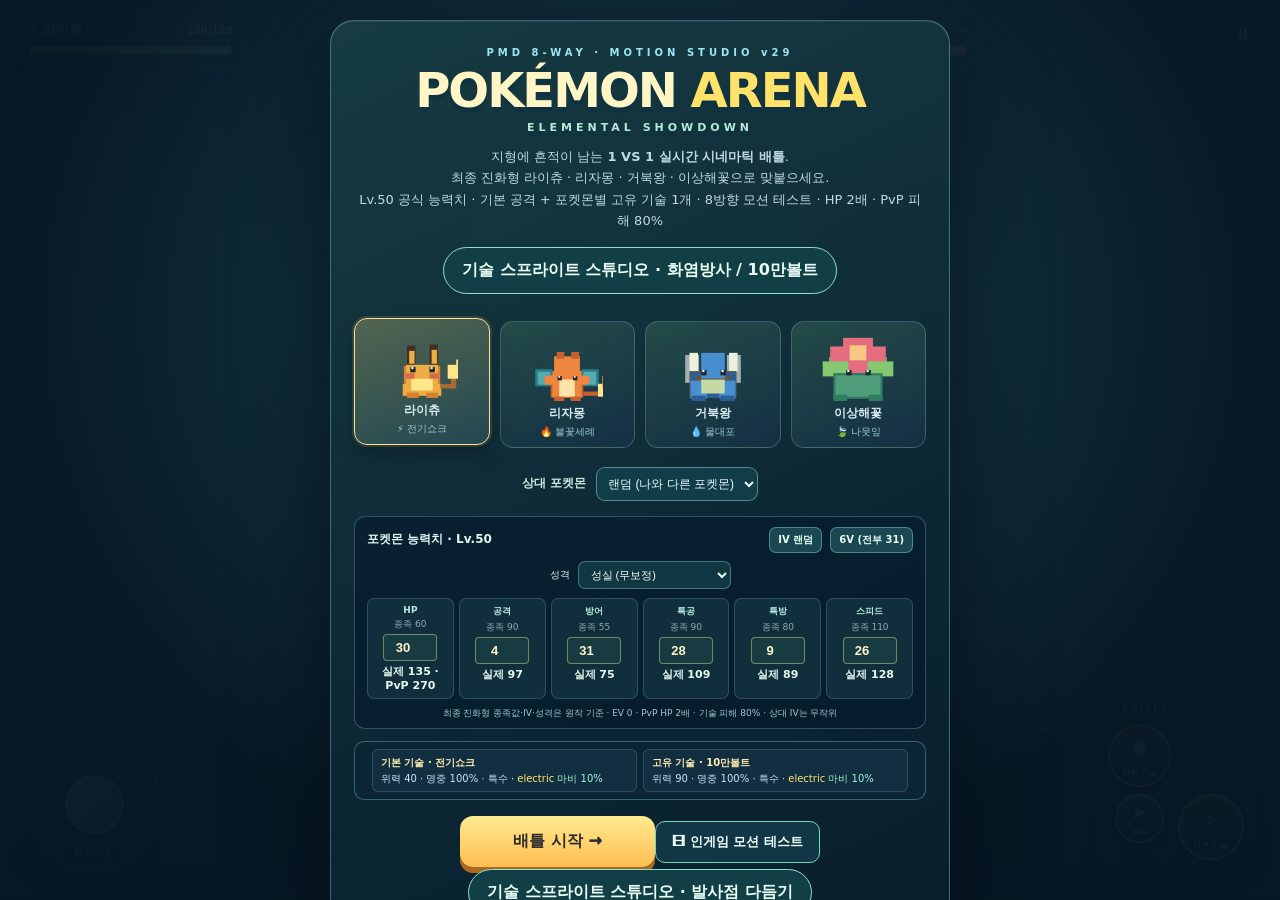
==== commit df44c4a9: "Anchor Thunderbolt discharge to the caster body" ====
--- a/index.html
+++ b/index.html
@@ -109,7 +109,7 @@
   <div class="ivGrid" id="ivGrid"></div>
   <p class="ivNote">최종 진화형 종족값·IV·성격은 원작 기준 · EV 0 · PvP HP 2배 · 기술 피해 80% · 상대 IV는 무작위</p>
 </section><section class="loadoutSetup" id="loadoutSetup" aria-label="장착 기술 선택"><div class="loadoutHeading">기술 편성 <small>기본기·고유기는 고정, 추가 슬롯 2개 선택</small></div><div class="loadoutGrid"><label>기술 3<select id="extraSelect3" aria-label="기술 3 선택"></select></label><label>기술 4<select id="extraSelect4" aria-label="기술 4 선택"></select></label></div></section><div id="moveDex" class="moveDex"></div><button class="primary" id="start">배틀 시작 →</button><div><button id="fxMode" type="button">✦ 이펙트: 고화질</button></div><div class="status" id="assetStatus">스프라이트 서버 연결 대기 중 (게임 시작은 별도로 가능)</div><div class="explain" id="menuExplain">왼쪽 이동 · 오른쪽 기본 공격 + 고유 기술 + 회피 · 4가지 고유 기술(포켓몬별 1개) · 터치/드래그 조준 · 모션 스튜디오에서 8방향 프레임 테스트<br>상대 포켓몬의 HP를 0으로 만들면 승리합니다. (종족값·개체값·타입 상성 반영, 동시 등장 상대 1명)</div><div class="credit">Sprite assets © respective artists via <a href="https://github.com/PMDCollab/SpriteCollab" target="_blank" rel="noopener">HGSS 4방향 animated overworld sprites + PokéAPI/PMDCollab fallback<br>비상업용 팬게임 · Nintendo / Pokémon의 공식 게임이 아닙니다. 4방향 포켓몬 스프라이트는 인터넷 연결이 필요하며, 실패 시 대체 스프라이트로 계속 플레이할 수 있습니다.<br><a href="https://github.com/teobz/pkmn-hgss-animated-overworld-sprites" target="_blank" rel="noopener">HGSS directional sprite source</a> · <a href="https://pokeapi.github.io/sprites/" target="_blank" rel="noopener">PokéAPI</a> · <a href="https://sprites.pmdcollab.org/" target="_blank" rel="noopener">PMDCollab fallback</a></div></div></div>
-<script src="./emitter-anchors.js?v=30"></script><script src="./combat-fx.js?v=46"></script><script>
+<script src="./emitter-anchors.js?v=30"></script><script src="./combat-fx.js?v=47"></script><script>
 'use strict';
 const BUILD_VERSION='v29-muzzle-offset-proportional-vfx';
 const EXTRA_SKILLS_ENABLED=false; // Advanced moves remain archived in the database but cannot be used in this build.
@@ -1753,7 +1753,9 @@
 
 
 function drawThunderbolt(m){
- ArenaFX.thunder(ctx,m,fxQuality);
+ const actor=m.owner==='player'?player:m.owner==='enemy'?enemies[0]:null;
+ const source=actor?emissionPoint(actor,'thunderbolt'):m.source;
+ ArenaFX.thunder(ctx,{...m,source},fxQuality);
 }
 function drawFlamethrower(m){
  ArenaFX.flame(ctx,m,fxQuality);
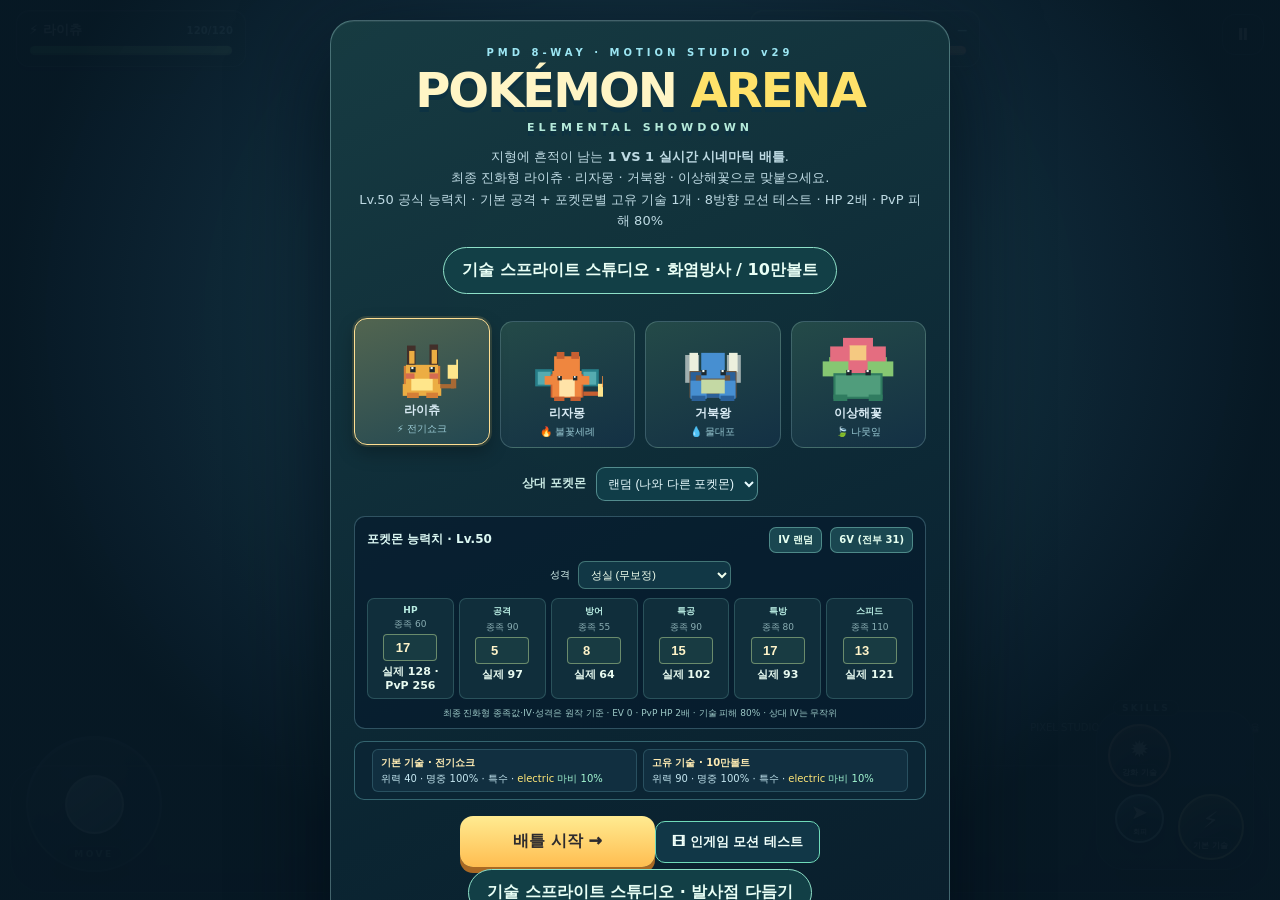
==== commit 1b1cb7c4: "Unify battle and studio lightning geometry across path densities" ====
--- a/index.html
+++ b/index.html
@@ -109,7 +109,7 @@
   <div class="ivGrid" id="ivGrid"></div>
   <p class="ivNote">최종 진화형 종족값·IV·성격은 원작 기준 · EV 0 · PvP HP 2배 · 기술 피해 80% · 상대 IV는 무작위</p>
 </section><section class="loadoutSetup" id="loadoutSetup" aria-label="장착 기술 선택"><div class="loadoutHeading">기술 편성 <small>기본기·고유기는 고정, 추가 슬롯 2개 선택</small></div><div class="loadoutGrid"><label>기술 3<select id="extraSelect3" aria-label="기술 3 선택"></select></label><label>기술 4<select id="extraSelect4" aria-label="기술 4 선택"></select></label></div></section><div id="moveDex" class="moveDex"></div><button class="primary" id="start">배틀 시작 →</button><div><button id="fxMode" type="button">✦ 이펙트: 고화질</button></div><div class="status" id="assetStatus">스프라이트 서버 연결 대기 중 (게임 시작은 별도로 가능)</div><div class="explain" id="menuExplain">왼쪽 이동 · 오른쪽 기본 공격 + 고유 기술 + 회피 · 4가지 고유 기술(포켓몬별 1개) · 터치/드래그 조준 · 모션 스튜디오에서 8방향 프레임 테스트<br>상대 포켓몬의 HP를 0으로 만들면 승리합니다. (종족값·개체값·타입 상성 반영, 동시 등장 상대 1명)</div><div class="credit">Sprite assets © respective artists via <a href="https://github.com/PMDCollab/SpriteCollab" target="_blank" rel="noopener">HGSS 4방향 animated overworld sprites + PokéAPI/PMDCollab fallback<br>비상업용 팬게임 · Nintendo / Pokémon의 공식 게임이 아닙니다. 4방향 포켓몬 스프라이트는 인터넷 연결이 필요하며, 실패 시 대체 스프라이트로 계속 플레이할 수 있습니다.<br><a href="https://github.com/teobz/pkmn-hgss-animated-overworld-sprites" target="_blank" rel="noopener">HGSS directional sprite source</a> · <a href="https://pokeapi.github.io/sprites/" target="_blank" rel="noopener">PokéAPI</a> · <a href="https://sprites.pmdcollab.org/" target="_blank" rel="noopener">PMDCollab fallback</a></div></div></div>
-<script src="./emitter-anchors.js?v=30"></script><script src="./combat-fx.js?v=47"></script><script>
+<script src="./emitter-anchors.js?v=30"></script><script src="./combat-fx.js?v=48"></script><script>
 'use strict';
 const BUILD_VERSION='v29-muzzle-offset-proportional-vfx';
 const EXTRA_SKILLS_ENABLED=false; // Advanced moves remain archived in the database but cannot be used in this build.
@@ -1869,4 +1869,4 @@
 document.addEventListener('dblclick',e=>e.preventDefault(),{passive:false});
 document.addEventListener('gesturestart',e=>e.preventDefault(),{passive:false});
 document.addEventListener('gesturechange',e=>e.preventDefault(),{passive:false});
-</script><script src="./battle-studio.js?v=45"></script></body></html>+</script><script src="./battle-studio.js?v=48"></script></body></html>
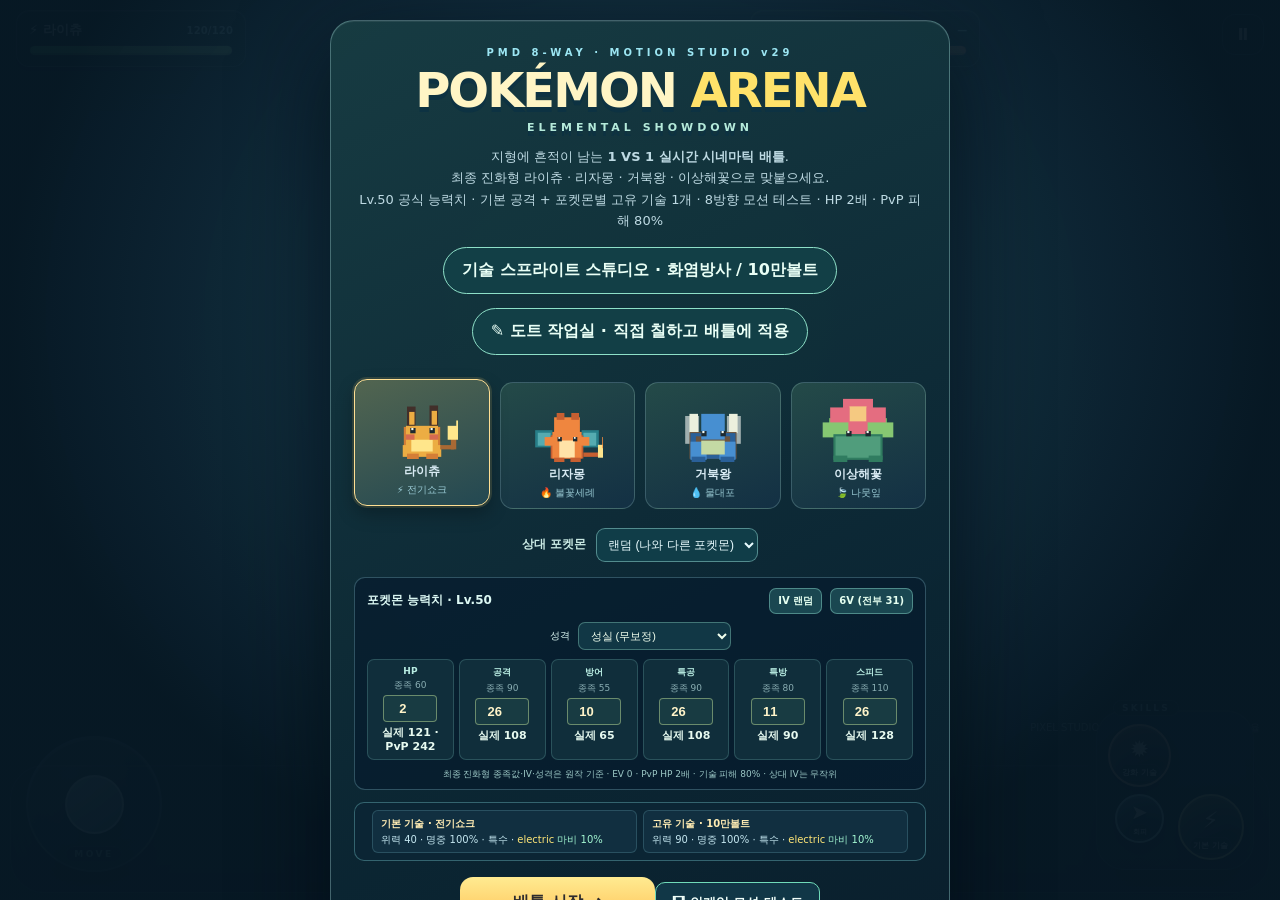
==== commit 09e757a5: "Add editable pixel animation canvas with live battle integration" ====
--- a/index.html
+++ b/index.html
@@ -103,13 +103,13 @@
 <canvas id="stage"></canvas><div class="vignette"></div><div id="impactFlash"></div><div id="roundBadge">ANCIENT GROVE · ROUND 01</div><div id="comboBadge"></div><div id="hud"><div class="stats glass"><div class="name"><span id="playerName">⚡ 라이츄</span><span id="healthText">120/120</span></div><div class="track hp"><i id="hpBar"></i></div><div class="condition" id="playerCondition"></div><div class="fuelHud" id="fuelHud" hidden><div class="fuelHeading"><span>🔥 화염방사 에너지</span><span id="fuelValue">100%</span></div><div class="fuelGauge"><i id="fuelFill"></i></div></div></div><div class="versus">VS</div><div class="stats glass enemyStats"><div class="name"><span id="enemyName">상대 포켓몬</span><span id="enemyHealthText">—</span></div><div class="track hp"><i id="enemyHpBar"></i></div><div class="condition" id="enemyCondition"></div></div><button class="pause glass" id="pause" aria-label="일시정지">Ⅱ</button></div>
 <div id="floating"></div><div id="toast"></div><div id="aimHelp">PIXEL STUDIO v29 · 발사점 전진 / 적정 도트 비율</div><div id="tips">PC: WASD 이동 · 1 기본 공격 · 2 고유 기술 · Space 회피 · P 일시정지</div>
 <div class="controls" id="controls"><div class="joyShell"><div id="joy" aria-label="이동 조이스틱"><div class="nub" id="nub"></div></div></div><div class="buttons"><div class="skill" data-n="3" style="--c:#b7d6ff"><span class="glyph" id="extraGlyph3">✦</span><small id="extraLabel3">추가 1</small><span class="cooldown"></span></div><div class="skill" data-n="1" style="--c:#fa9d6a"><span class="glyph" id="bigSkill">✹</span><small id="bigLabel">강화 기술</small><span class="fuelButton" id="fuelButton" hidden><i id="fuelButtonFill"></i></span><span class="cooldown"></span></div><div class="skill dash" data-n="2" style="--c:#96deff"><span class="glyph">➤</span><small>회피</small><span class="cooldown"></span></div><div class="skill main" data-n="0" style="--c:#ffdd6c"><span class="glyph" id="basicSkill">⚡</span><small id="basicLabel">기본 기술</small><span class="cooldown"></span></div><div class="skill" data-n="4" style="--c:#b7ffd6"><span class="glyph" id="extraGlyph4">✧</span><small id="extraLabel4">추가 2</small><span class="cooldown"></span></div></div></div>
-<div class="screen" id="menu"><div class="panel"><div class="eyebrow">PMD 8-WAY · MOTION STUDIO v29</div><h1>POKÉMON <em>ARENA</em><span style="font-size:11px;display:block;letter-spacing:4px;color:#b5eada;font-weight:750;margin-top:5px">ELEMENTAL SHOWDOWN</span></h1><p class="desc">지형에 흔적이 남는 <b>1 VS 1 실시간 시네마틱 배틀</b>.<br>최종 진화형 라이츄 · 리자몽 · 거북왕 · 이상해꽃으로 맞붙으세요.<br>Lv.50 공식 능력치 · 기본 공격 + 포켓몬별 고유 기술 1개 · 8방향 모션 테스트 · HP 2배 · PvP 피해 80%</p><a class="studioLink" href="./studio.html">기술 스프라이트 스튜디오 · 화염방사 / 10만볼트</a><div id="jsWarning" style="border:1px solid #ffc36c;background:#583920;color:#fff0ca;border-radius:12px;padding:12px 10px;margin:12px 0;font-size:13px;line-height:1.5;font-weight:800">⚠️ 이 화면에서 포켓몬 선택란이 나타나지 않는다면 파일 미리보기에서 JavaScript 실행이 차단된 것입니다. 이 파일을 웹사이트에 올린 뒤 Safari에서 HTTPS 주소로 열어야 플레이할 수 있습니다.</div><div class="choices" id="choices"></div><div class="rivalPicker"><span>상대 포켓몬</span><select id="rivalSelect" aria-label="상대 포켓몬 선택"><option value="-1">랜덤 (나와 다른 포켓몬)</option><option value="0">⚡ 라이츄</option><option value="1">🔥 리자몽</option><option value="2">💧 거북왕</option><option value="3">🍃 이상해꽃</option></select></div><section class="ivSetup" id="ivSetup" aria-label="종족값과 개체값 설정">
+<div class="screen" id="menu"><div class="panel"><div class="eyebrow">PMD 8-WAY · MOTION STUDIO v29</div><h1>POKÉMON <em>ARENA</em><span style="font-size:11px;display:block;letter-spacing:4px;color:#b5eada;font-weight:750;margin-top:5px">ELEMENTAL SHOWDOWN</span></h1><p class="desc">지형에 흔적이 남는 <b>1 VS 1 실시간 시네마틱 배틀</b>.<br>최종 진화형 라이츄 · 리자몽 · 거북왕 · 이상해꽃으로 맞붙으세요.<br>Lv.50 공식 능력치 · 기본 공격 + 포켓몬별 고유 기술 1개 · 8방향 모션 테스트 · HP 2배 · PvP 피해 80%</p><a class="studioLink" href="./studio.html">기술 스프라이트 스튜디오 · 화염방사 / 10만볼트</a><a class="studioLink" href="./pixel-editor.html">✎ 도트 작업실 · 직접 칠하고 배틀에 적용</a><div id="jsWarning" style="border:1px solid #ffc36c;background:#583920;color:#fff0ca;border-radius:12px;padding:12px 10px;margin:12px 0;font-size:13px;line-height:1.5;font-weight:800">⚠️ 이 화면에서 포켓몬 선택란이 나타나지 않는다면 파일 미리보기에서 JavaScript 실행이 차단된 것입니다. 이 파일을 웹사이트에 올린 뒤 Safari에서 HTTPS 주소로 열어야 플레이할 수 있습니다.</div><div class="choices" id="choices"></div><div class="rivalPicker"><span>상대 포켓몬</span><select id="rivalSelect" aria-label="상대 포켓몬 선택"><option value="-1">랜덤 (나와 다른 포켓몬)</option><option value="0">⚡ 라이츄</option><option value="1">🔥 리자몽</option><option value="2">💧 거북왕</option><option value="3">🍃 이상해꽃</option></select></div><section class="ivSetup" id="ivSetup" aria-label="종족값과 개체값 설정">
   <div class="ivTop"><strong>포켓몬 능력치 · Lv.50</strong><button type="button" id="ivReroll">IV 랜덤</button><button type="button" id="ivPerfect">6V (전부 31)</button></div>
   <label class="naturePicker">성격 <select id="natureSelect" aria-label="성격 선택"></select></label>
   <div class="ivGrid" id="ivGrid"></div>
   <p class="ivNote">최종 진화형 종족값·IV·성격은 원작 기준 · EV 0 · PvP HP 2배 · 기술 피해 80% · 상대 IV는 무작위</p>
 </section><section class="loadoutSetup" id="loadoutSetup" aria-label="장착 기술 선택"><div class="loadoutHeading">기술 편성 <small>기본기·고유기는 고정, 추가 슬롯 2개 선택</small></div><div class="loadoutGrid"><label>기술 3<select id="extraSelect3" aria-label="기술 3 선택"></select></label><label>기술 4<select id="extraSelect4" aria-label="기술 4 선택"></select></label></div></section><div id="moveDex" class="moveDex"></div><button class="primary" id="start">배틀 시작 →</button><div><button id="fxMode" type="button">✦ 이펙트: 고화질</button></div><div class="status" id="assetStatus">스프라이트 서버 연결 대기 중 (게임 시작은 별도로 가능)</div><div class="explain" id="menuExplain">왼쪽 이동 · 오른쪽 기본 공격 + 고유 기술 + 회피 · 4가지 고유 기술(포켓몬별 1개) · 터치/드래그 조준 · 모션 스튜디오에서 8방향 프레임 테스트<br>상대 포켓몬의 HP를 0으로 만들면 승리합니다. (종족값·개체값·타입 상성 반영, 동시 등장 상대 1명)</div><div class="credit">Sprite assets © respective artists via <a href="https://github.com/PMDCollab/SpriteCollab" target="_blank" rel="noopener">HGSS 4방향 animated overworld sprites + PokéAPI/PMDCollab fallback<br>비상업용 팬게임 · Nintendo / Pokémon의 공식 게임이 아닙니다. 4방향 포켓몬 스프라이트는 인터넷 연결이 필요하며, 실패 시 대체 스프라이트로 계속 플레이할 수 있습니다.<br><a href="https://github.com/teobz/pkmn-hgss-animated-overworld-sprites" target="_blank" rel="noopener">HGSS directional sprite source</a> · <a href="https://pokeapi.github.io/sprites/" target="_blank" rel="noopener">PokéAPI</a> · <a href="https://sprites.pmdcollab.org/" target="_blank" rel="noopener">PMDCollab fallback</a></div></div></div>
-<script src="./emitter-anchors.js?v=30"></script><script src="./combat-fx.js?v=48"></script><script>
+<script src="./emitter-anchors.js?v=30"></script><script src="./pixel-art.js?v=49"></script><script src="./combat-fx.js?v=49"></script><script>
 'use strict';
 const BUILD_VERSION='v29-muzzle-offset-proportional-vfx';
 const EXTRA_SKILLS_ENABLED=false; // Advanced moves remain archived in the database but cannot be used in this build.
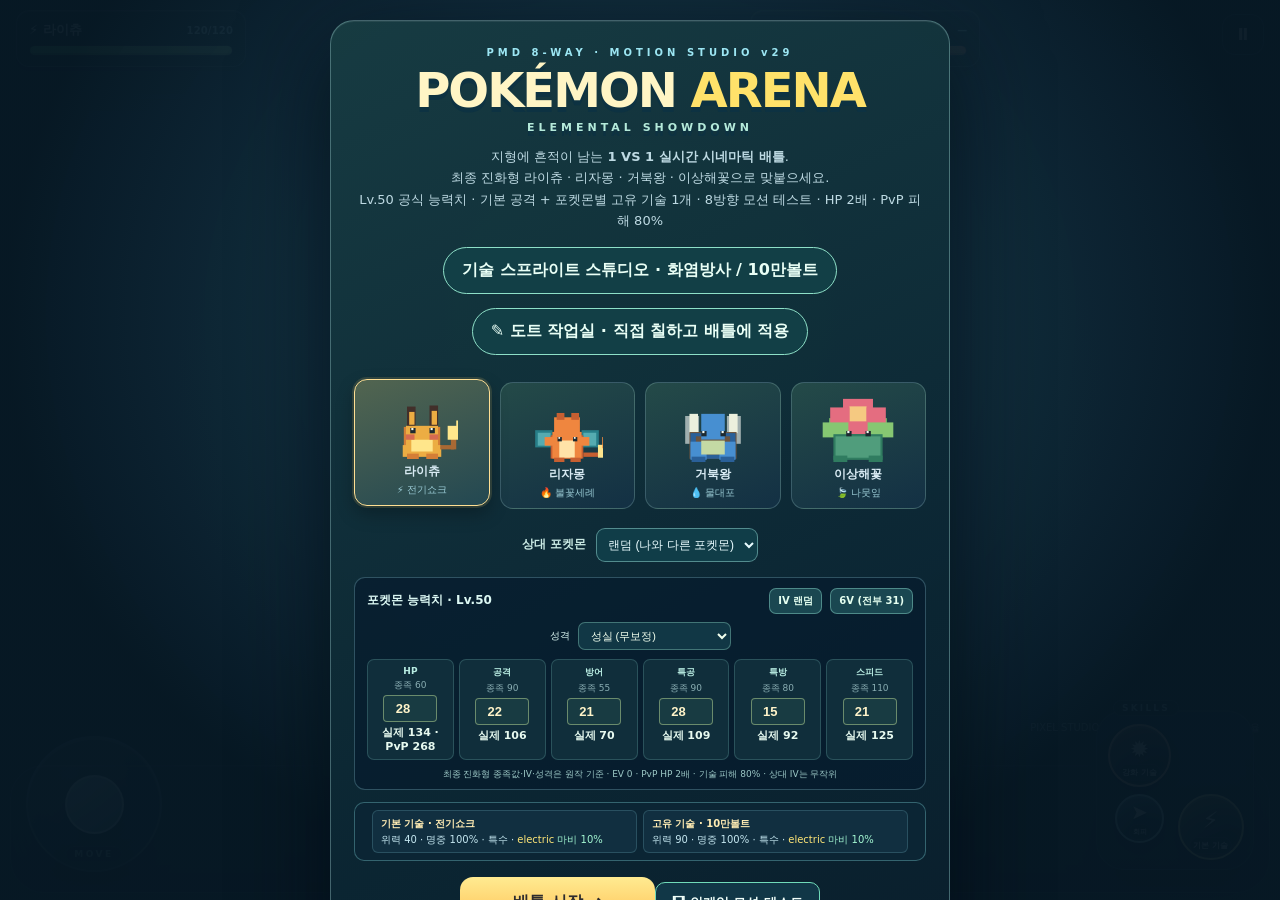
==== commit 8bf1987a: "Finish three basic move animations from user pixel drafts" ====
--- a/index.html
+++ b/index.html
@@ -109,7 +109,7 @@
   <div class="ivGrid" id="ivGrid"></div>
   <p class="ivNote">최종 진화형 종족값·IV·성격은 원작 기준 · EV 0 · PvP HP 2배 · 기술 피해 80% · 상대 IV는 무작위</p>
 </section><section class="loadoutSetup" id="loadoutSetup" aria-label="장착 기술 선택"><div class="loadoutHeading">기술 편성 <small>기본기·고유기는 고정, 추가 슬롯 2개 선택</small></div><div class="loadoutGrid"><label>기술 3<select id="extraSelect3" aria-label="기술 3 선택"></select></label><label>기술 4<select id="extraSelect4" aria-label="기술 4 선택"></select></label></div></section><div id="moveDex" class="moveDex"></div><button class="primary" id="start">배틀 시작 →</button><div><button id="fxMode" type="button">✦ 이펙트: 고화질</button></div><div class="status" id="assetStatus">스프라이트 서버 연결 대기 중 (게임 시작은 별도로 가능)</div><div class="explain" id="menuExplain">왼쪽 이동 · 오른쪽 기본 공격 + 고유 기술 + 회피 · 4가지 고유 기술(포켓몬별 1개) · 터치/드래그 조준 · 모션 스튜디오에서 8방향 프레임 테스트<br>상대 포켓몬의 HP를 0으로 만들면 승리합니다. (종족값·개체값·타입 상성 반영, 동시 등장 상대 1명)</div><div class="credit">Sprite assets © respective artists via <a href="https://github.com/PMDCollab/SpriteCollab" target="_blank" rel="noopener">HGSS 4방향 animated overworld sprites + PokéAPI/PMDCollab fallback<br>비상업용 팬게임 · Nintendo / Pokémon의 공식 게임이 아닙니다. 4방향 포켓몬 스프라이트는 인터넷 연결이 필요하며, 실패 시 대체 스프라이트로 계속 플레이할 수 있습니다.<br><a href="https://github.com/teobz/pkmn-hgss-animated-overworld-sprites" target="_blank" rel="noopener">HGSS directional sprite source</a> · <a href="https://pokeapi.github.io/sprites/" target="_blank" rel="noopener">PokéAPI</a> · <a href="https://sprites.pmdcollab.org/" target="_blank" rel="noopener">PMDCollab fallback</a></div></div></div>
-<script src="./emitter-anchors.js?v=30"></script><script src="./pixel-art.js?v=49"></script><script src="./combat-fx.js?v=49"></script><script>
+<script src="./emitter-anchors.js?v=30"></script><script src="./pixel-presets.js?v=50"></script><script src="./pixel-art.js?v=50"></script><script src="./combat-fx.js?v=49"></script><script>
 'use strict';
 const BUILD_VERSION='v29-muzzle-offset-proportional-vfx';
 const EXTRA_SKILLS_ENABLED=false; // Advanced moves remain archived in the database but cannot be used in this build.
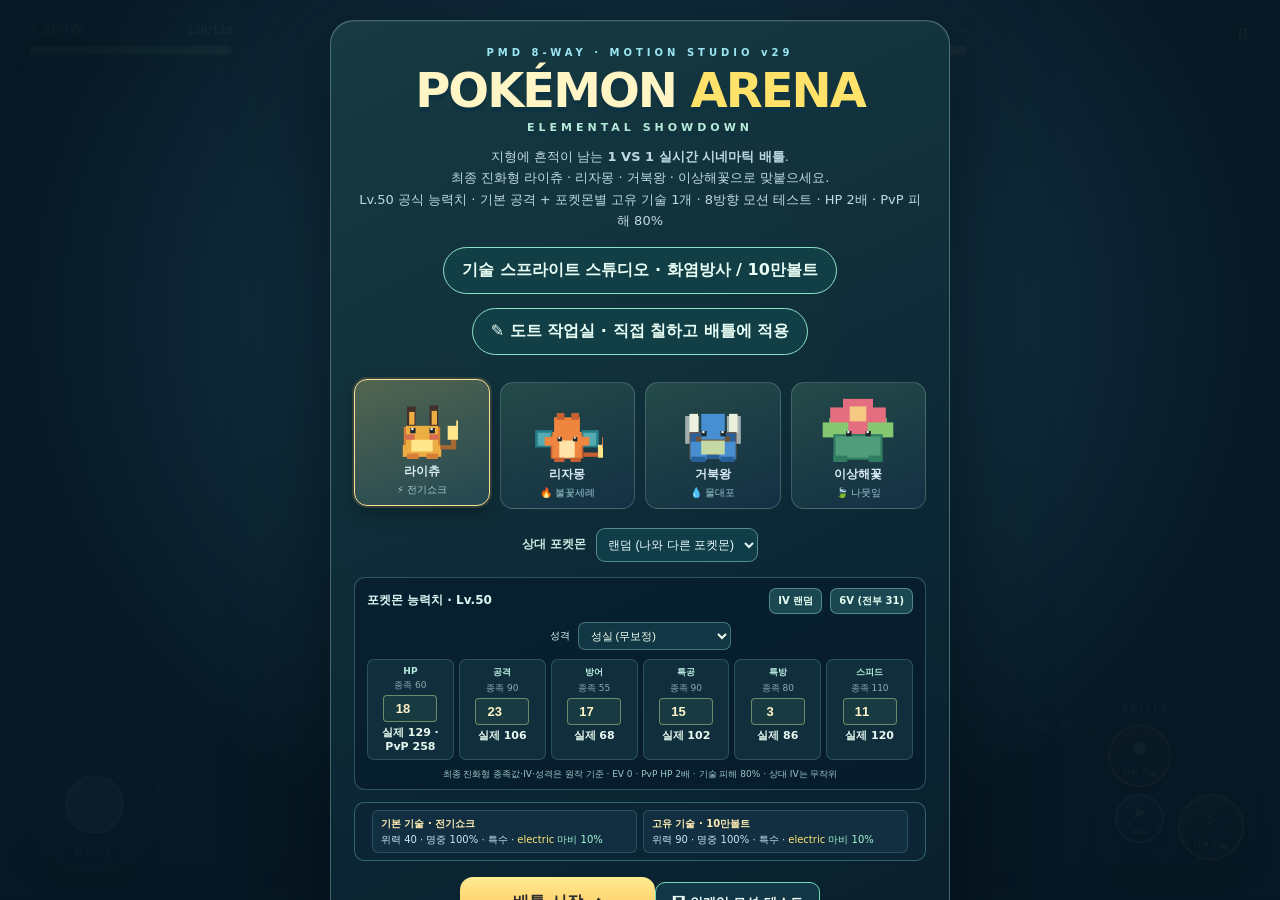
==== commit 68a01a67: "Add explicit palette color creation and undoable removal" ====
--- a/index.html
+++ b/index.html
@@ -109,7 +109,7 @@
   <div class="ivGrid" id="ivGrid"></div>
   <p class="ivNote">최종 진화형 종족값·IV·성격은 원작 기준 · EV 0 · PvP HP 2배 · 기술 피해 80% · 상대 IV는 무작위</p>
 </section><section class="loadoutSetup" id="loadoutSetup" aria-label="장착 기술 선택"><div class="loadoutHeading">기술 편성 <small>기본기·고유기는 고정, 추가 슬롯 2개 선택</small></div><div class="loadoutGrid"><label>기술 3<select id="extraSelect3" aria-label="기술 3 선택"></select></label><label>기술 4<select id="extraSelect4" aria-label="기술 4 선택"></select></label></div></section><div id="moveDex" class="moveDex"></div><button class="primary" id="start">배틀 시작 →</button><div><button id="fxMode" type="button">✦ 이펙트: 고화질</button></div><div class="status" id="assetStatus">스프라이트 서버 연결 대기 중 (게임 시작은 별도로 가능)</div><div class="explain" id="menuExplain">왼쪽 이동 · 오른쪽 기본 공격 + 고유 기술 + 회피 · 4가지 고유 기술(포켓몬별 1개) · 터치/드래그 조준 · 모션 스튜디오에서 8방향 프레임 테스트<br>상대 포켓몬의 HP를 0으로 만들면 승리합니다. (종족값·개체값·타입 상성 반영, 동시 등장 상대 1명)</div><div class="credit">Sprite assets © respective artists via <a href="https://github.com/PMDCollab/SpriteCollab" target="_blank" rel="noopener">HGSS 4방향 animated overworld sprites + PokéAPI/PMDCollab fallback<br>비상업용 팬게임 · Nintendo / Pokémon의 공식 게임이 아닙니다. 4방향 포켓몬 스프라이트는 인터넷 연결이 필요하며, 실패 시 대체 스프라이트로 계속 플레이할 수 있습니다.<br><a href="https://github.com/teobz/pkmn-hgss-animated-overworld-sprites" target="_blank" rel="noopener">HGSS directional sprite source</a> · <a href="https://pokeapi.github.io/sprites/" target="_blank" rel="noopener">PokéAPI</a> · <a href="https://sprites.pmdcollab.org/" target="_blank" rel="noopener">PMDCollab fallback</a></div></div></div>
-<script src="./emitter-anchors.js?v=30"></script><script src="./pixel-presets.js?v=50"></script><script src="./pixel-art.js?v=50"></script><script src="./combat-fx.js?v=49"></script><script>
+<script src="./emitter-anchors.js?v=30"></script><script src="./pixel-presets.js?v=50"></script><script src="./pixel-art.js?v=53"></script><script src="./combat-fx.js?v=49"></script><script>
 'use strict';
 const BUILD_VERSION='v29-muzzle-offset-proportional-vfx';
 const EXTRA_SKILLS_ENABLED=false; // Advanced moves remain archived in the database but cannot be used in this build.
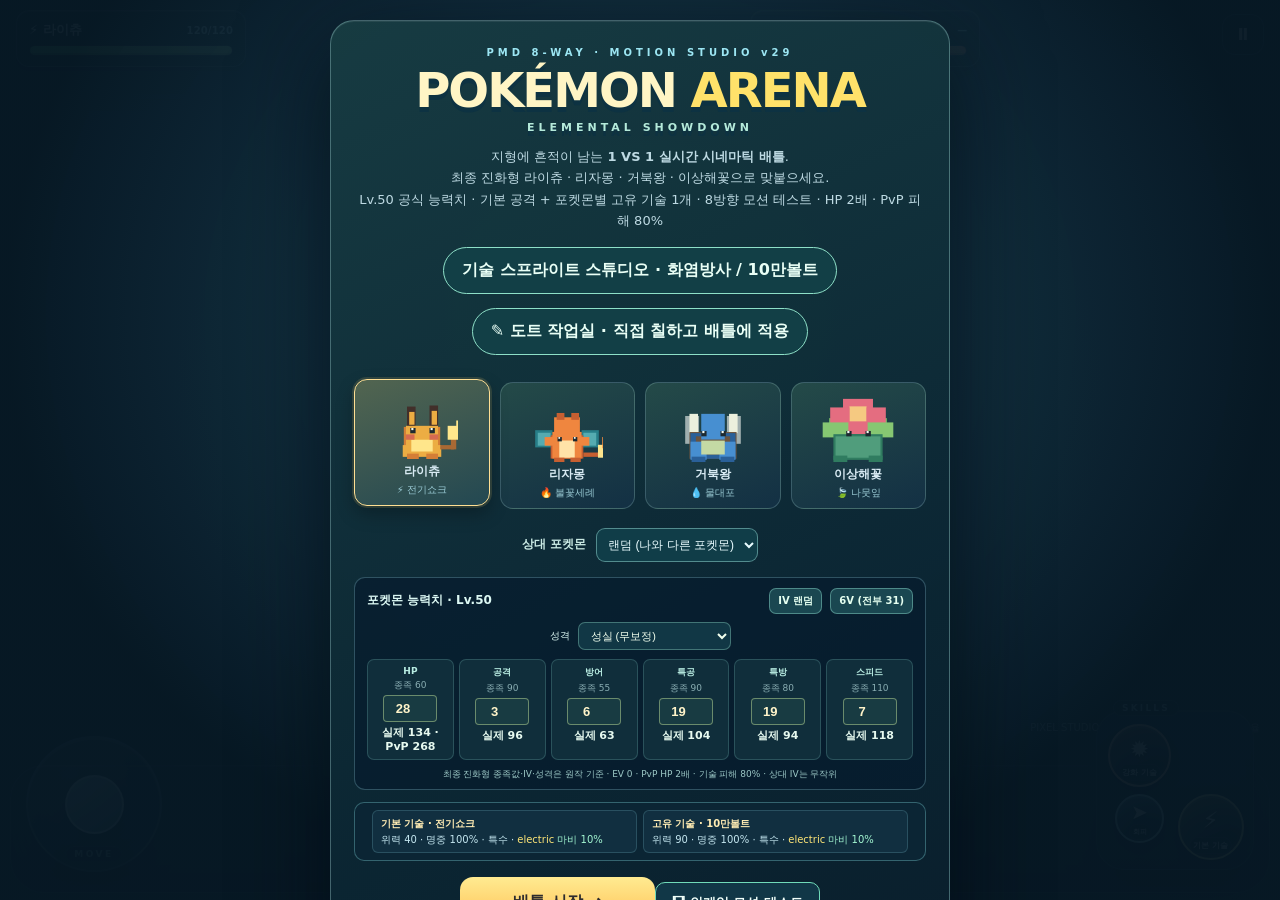
==== commit 1f78e3b8: "Rotate authored basic move sprites with their firing direction" ====
--- a/index.html
+++ b/index.html
@@ -109,7 +109,7 @@
   <div class="ivGrid" id="ivGrid"></div>
   <p class="ivNote">최종 진화형 종족값·IV·성격은 원작 기준 · EV 0 · PvP HP 2배 · 기술 피해 80% · 상대 IV는 무작위</p>
 </section><section class="loadoutSetup" id="loadoutSetup" aria-label="장착 기술 선택"><div class="loadoutHeading">기술 편성 <small>기본기·고유기는 고정, 추가 슬롯 2개 선택</small></div><div class="loadoutGrid"><label>기술 3<select id="extraSelect3" aria-label="기술 3 선택"></select></label><label>기술 4<select id="extraSelect4" aria-label="기술 4 선택"></select></label></div></section><div id="moveDex" class="moveDex"></div><button class="primary" id="start">배틀 시작 →</button><div><button id="fxMode" type="button">✦ 이펙트: 고화질</button></div><div class="status" id="assetStatus">스프라이트 서버 연결 대기 중 (게임 시작은 별도로 가능)</div><div class="explain" id="menuExplain">왼쪽 이동 · 오른쪽 기본 공격 + 고유 기술 + 회피 · 4가지 고유 기술(포켓몬별 1개) · 터치/드래그 조준 · 모션 스튜디오에서 8방향 프레임 테스트<br>상대 포켓몬의 HP를 0으로 만들면 승리합니다. (종족값·개체값·타입 상성 반영, 동시 등장 상대 1명)</div><div class="credit">Sprite assets © respective artists via <a href="https://github.com/PMDCollab/SpriteCollab" target="_blank" rel="noopener">HGSS 4방향 animated overworld sprites + PokéAPI/PMDCollab fallback<br>비상업용 팬게임 · Nintendo / Pokémon의 공식 게임이 아닙니다. 4방향 포켓몬 스프라이트는 인터넷 연결이 필요하며, 실패 시 대체 스프라이트로 계속 플레이할 수 있습니다.<br><a href="https://github.com/teobz/pkmn-hgss-animated-overworld-sprites" target="_blank" rel="noopener">HGSS directional sprite source</a> · <a href="https://pokeapi.github.io/sprites/" target="_blank" rel="noopener">PokéAPI</a> · <a href="https://sprites.pmdcollab.org/" target="_blank" rel="noopener">PMDCollab fallback</a></div></div></div>
-<script src="./emitter-anchors.js?v=30"></script><script src="./pixel-presets.js?v=50"></script><script src="./pixel-art.js?v=53"></script><script src="./combat-fx.js?v=49"></script><script>
+<script src="./emitter-anchors.js?v=30"></script><script src="./pixel-presets.js?v=50"></script><script src="./pixel-art.js?v=54"></script><script src="./combat-fx.js?v=49"></script><script>
 'use strict';
 const BUILD_VERSION='v29-muzzle-offset-proportional-vfx';
 const EXTRA_SKILLS_ENABLED=false; // Advanced moves remain archived in the database but cannot be used in this build.
@@ -1869,4 +1869,4 @@
 document.addEventListener('dblclick',e=>e.preventDefault(),{passive:false});
 document.addEventListener('gesturestart',e=>e.preventDefault(),{passive:false});
 document.addEventListener('gesturechange',e=>e.preventDefault(),{passive:false});
-</script><script src="./battle-studio.js?v=48"></script></body></html>+</script><script src="./battle-studio.js?v=48"></script></body></html>
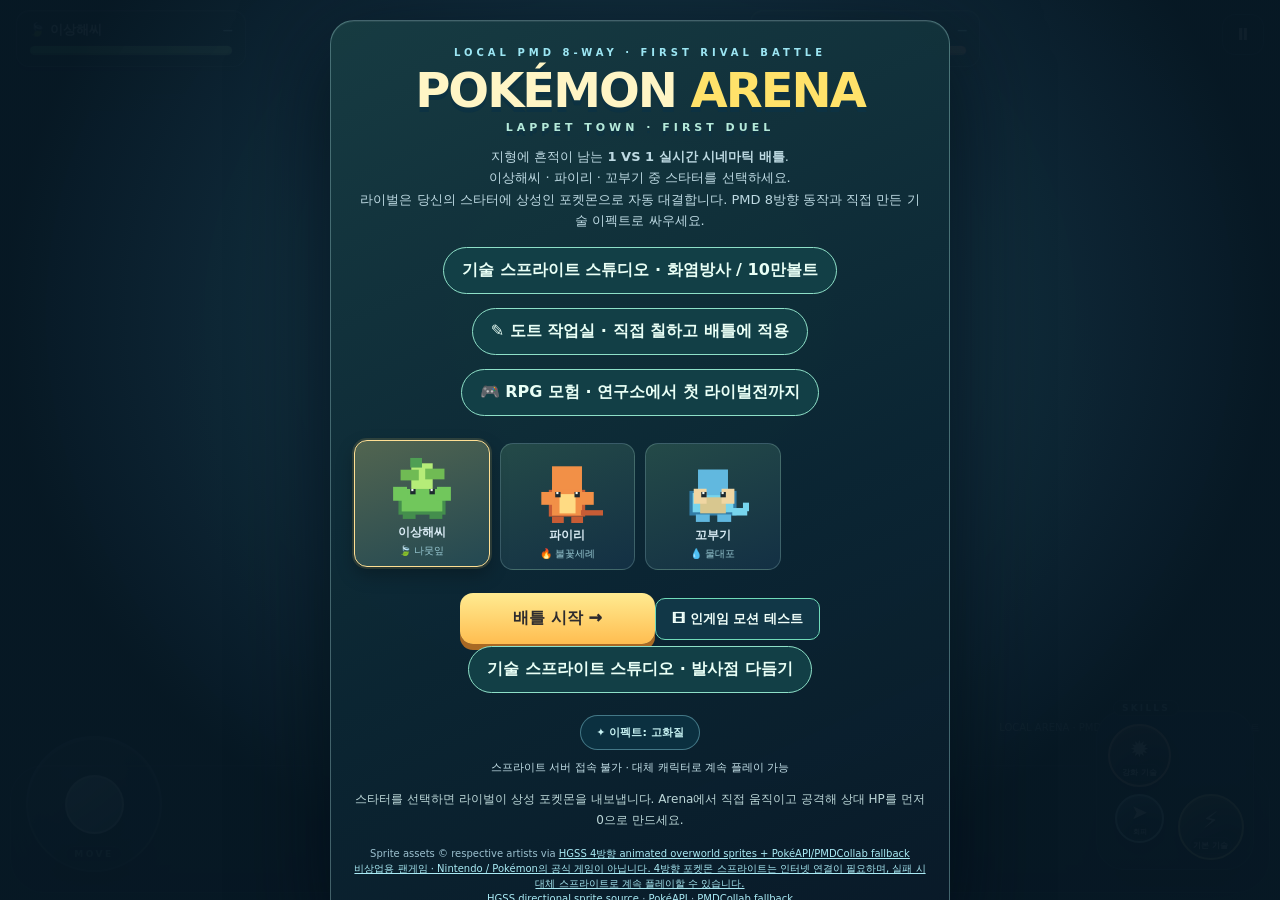
==== commit 53e1c6ae: "Add browser RPG flow and licensed PMD assets" ====
--- a/index.html
+++ b/index.html
@@ -1,5 +1,5 @@
 <!doctype html>
-<html lang="ko"><head><meta charset="utf-8"><meta name="viewport" content="width=device-width,initial-scale=1,maximum-scale=1,user-scalable=no,viewport-fit=cover"><title>Pokémon Arena | Motion Studio v22</title>
+<html lang="ko"><head><meta charset="utf-8"><meta name="viewport" content="width=device-width,initial-scale=1,maximum-scale=1,user-scalable=no,viewport-fit=cover"><title>Pokémon Arena | Motion Studio v23</title>
 <style>
 :root{--ink:#071823;--glass:#0a2636e0;--line:#9bd9df45;--gold:#ffd667;--sky:#92eeff}*{box-sizing:border-box}html,body{margin:0;min-height:100%;width:100%;height:100%;overflow:hidden;background:#071822;color:#e9fcff;font-family:system-ui,-apple-system,'Apple SD Gothic Neo',sans-serif;touch-action:none}button{font:inherit;cursor:pointer}#stage{position:absolute;inset:0;width:100%;height:100%;image-rendering:pixelated;touch-action:none}.vignette{position:absolute;inset:0;pointer-events:none;background:radial-gradient(ellipse at 50% 45%,transparent 32%,#03101868 100%)}#hud{position:absolute;left:0;right:0;top:0;padding:calc(env(safe-area-inset-top) + 10px) 16px 0;display:flex;justify-content:space-between;align-items:flex-start;pointer-events:none;gap:8px}.glass{background:var(--glass);border:1px solid var(--line);box-shadow:0 8px 28px #07121c55;backdrop-filter:blur(8px);border-radius:13px}.stats{padding:10px 12px;min-width:180px;max-width:245px}.stats .name{display:flex;justify-content:space-between;font-weight:900;font-size:13px;gap:15px}.stats .name span:last-child{color:#c5ecf8;font-size:11px}.track{position:relative;height:10px;background:#17323b;border-radius:20px;margin-top:6px;overflow:hidden;border:1px solid #6a92924a}.track>i{height:100%;display:block;width:100%;transition:width .1s linear}.track.hp i{background:linear-gradient(90deg,#52be77,#b8f28b)}.track.xp{height:5px;margin-top:5px}.track.xp i{background:#6cdbf8}.rightHud{display:flex;gap:8px}.hudpill{padding:10px 13px;min-width:78px;text-align:center;font-size:11px;color:#bfe9ed}.hudpill b{font-size:19px;display:block;color:white;line-height:1.15}.pause{padding:10px 13px;font-weight:900;background:var(--glass);color:white;pointer-events:auto;min-width:42px}.controls{position:absolute;left:0;bottom:0;right:0;padding:0 max(18px,env(safe-area-inset-left)) calc(20px + env(safe-area-inset-bottom)) max(18px,env(safe-area-inset-right));display:flex;align-items:end;justify-content:space-between;pointer-events:none;gap:14px;isolation:isolate}.controls:before{content:'';position:absolute;left:max(10px,env(safe-area-inset-left));right:max(10px,env(safe-area-inset-right));bottom:calc(7px + env(safe-area-inset-bottom));height:126px;border-radius:34px;background:linear-gradient(180deg,#0f2a39f5,#081c29ef);border:1px solid #c9f0ff22;box-shadow:0 18px 45px #020b1245,inset 0 1px 0 #ffffff10,inset 0 -12px 30px #00000038;backdrop-filter:blur(10px);z-index:-1}#joy{height:136px;width:136px;position:relative;border:2px solid #d2edff45;background:radial-gradient(circle at 35% 30%,#ecffff30,#9bdaf511 55%,#7ebad20e 100%);border-radius:50%;box-shadow:0 10px 24px #01091355,inset 0 0 20px #c6f5ff14,inset 0 2px 0 #ffffff1f;pointer-events:auto;touch-action:none;flex-shrink:0;margin:0 0 8px 8px}.joyShell{position:relative}.joyShell:after{content:'';position:absolute;left:18px;right:18px;bottom:4px;height:16px;border-radius:50%;background:#0008;filter:blur(10px)}#joy:before{content:'MOVE';font-weight:900;letter-spacing:2.5px;position:absolute;top:auto;bottom:8px;left:50%;transform:translateX(-50%);font-size:9px;color:#d3f6ffb8;background:#071c2abf;padding:2px 8px;border-radius:999px;border:1px solid #ffffff18}.nub{width:59px;height:59px;position:absolute;left:calc(50% - 29.5px);top:calc(50% - 29.5px);border-radius:50%;background:linear-gradient(145deg,#d5f8ffcf,#85bdda96);box-shadow:0 5px 19px #020d176b;border:2px solid #ecffffb8;pointer-events:none}.buttons{display:flex;align-items:end;gap:11px;pointer-events:auto;padding:14px 14px 14px 16px;border-radius:28px;border:1px solid #cbf4ff24;background:linear-gradient(180deg,#123043f0,#0a2130ef);box-shadow:0 12px 30px #0007,inset 0 1px 0 #ffffff10,inset 0 -10px 24px #00000024;position:relative;margin:0 8px 10px 0}.buttons:before{content:'SKILLS';position:absolute;left:16px;top:-11px;padding:2px 8px;border-radius:999px;background:#0c2635f7;border:1px solid #cbf4ff24;color:#d2f6ffcc;font-size:9px;font-weight:900;letter-spacing:2.2px}.skill{--c:#ffd45c;position:relative;display:flex;align-items:center;justify-content:center;width:69px;height:69px;border:2px solid color-mix(in srgb,var(--c) 60%,white);background:linear-gradient(160deg,color-mix(in srgb,var(--c) 40%,#193848),#0a2231 72%);box-shadow:0 5px 16px #0008,inset 0 0 18px color-mix(in srgb,var(--c) 18%,transparent),inset 0 2px 0 #ffffff1a;color:white;border-radius:50%;touch-action:none;user-select:none;-webkit-user-select:none;overflow:hidden}.skill.main{width:86px;height:86px}.skill .glyph{font-size:25px;transform:translateY(-7px);filter:drop-shadow(0 2px 1px #0007)}.skill.main .glyph{font-size:35px;transform:translateY(-9px)}.skill small{position:absolute;bottom:7px;left:50%;transform:translateX(-50%);white-space:nowrap;font-size:9px;font-weight:850;text-shadow:none;background:#081f2dcc;padding:2px 7px;border-radius:999px;border:1px solid #ffffff1b;color:#f3fbff}.skill .cooldown{position:absolute;inset:0;border-radius:50%;background:#08131dd7;display:none;align-items:center;justify-content:center;font-size:20px;font-weight:900}.skill.selected{box-shadow:0 0 0 5px #e9fbff1e,0 0 28px var(--c),inset 0 0 16px color-mix(in srgb,var(--c) 20%,white);transform:translateY(-2px) scale(1.03)}.screen{position:absolute;inset:0;z-index:10;background:radial-gradient(ellipse at 50% 35%,#1d4458ef 0%,#071824f7 70%);display:flex;justify-content:center;align-items:center;overflow-y:auto;padding:20px 12px calc(20px + env(safe-area-inset-bottom));pointer-events:auto}.panel{width:min(620px,100%);padding:26px 23px 21px;text-align:center;border:1px solid #98ddf252;background:linear-gradient(155deg,#153449fa,#0a1d2cf9);border-radius:24px;box-shadow:0 20px 100px #020e1baf}.eyebrow{font-weight:900;font-size:10px;letter-spacing:4px;color:#9ce6f3;margin-bottom:6px}.panel h1{margin:0;color:#fff5c5;font-size:clamp(30px,5.5vw,48px);letter-spacing:-2px;line-height:1.1;text-shadow:0 5px #0d3242}.panel h1 em{font-style:normal;color:#ffe26a}.desc{font-size:13px;line-height:1.65;color:#bedae3;margin:12px auto 13px}.choices{display:grid;grid-template-columns:repeat(4,minmax(0,1fr));gap:10px;margin:15px 0 19px}.choice{border:1px solid #8acee34d;border-radius:13px;min-width:0;padding:10px 2px 8px;background:#173648;color:#d8eaf3;transition:transform .13s,border-color .13s}.choice.on{border-color:#ffe69b;box-shadow:0 0 0 2px #ffd26833;background:#39516a;transform:translateY(-3px)}.choice canvas{display:block;width:72px;height:72px;margin:0 auto 1px;image-rendering:pixelated;max-width:100%}.choice b{display:block;font-size:12px}.choice small{display:block;color:#99c9d3;font-size:10px;margin-top:3px}.primary{background:linear-gradient(180deg,#ffeb91,#ffbd50);border:0;color:#2d2b2e;font-weight:950;padding:15px 25px;min-width:195px;border-radius:13px;font-size:16px;box-shadow:0 6px 0 #a96924}.primary:active{transform:translateY(4px);box-shadow:0 2px 0 #a96924}.status{min-height:18px;font-size:11px;color:#c4e0e8;margin:10px 0 1px}.credit{font-size:10px;line-height:1.5;color:#9bc0cf;margin-top:14px}.credit a{color:#a9eaf4}.explain{margin:11px 0;font-size:12px;color:#bcd7d8;line-height:1.8}.hidden{display:none!important}#floating{position:absolute;inset:0;pointer-events:none;overflow:hidden}#floating .floater{position:absolute;transform:translate(-50%,-50%);font-weight:900;text-shadow:0 2px #071821,0 0 6px #071821;animation:floatup .7s forwards}@keyframes floatup{from{opacity:1;translate:0 0}to{opacity:0;translate:0 -38px}}#toast{position:absolute;top:22%;width:100%;text-align:center;pointer-events:none;font-weight:1000;font-size:25px;color:#fff3af;text-shadow:0 4px #09242b,0 0 20px #091820;opacity:0;transition:opacity .2s}#toast.show{opacity:1}#tips{position:absolute;left:50%;bottom:7px;transform:translateX(-50%);color:#c9dce68e;white-space:nowrap;font-size:10px;pointer-events:none}#aimHelp{position:absolute;bottom:calc(165px + env(safe-area-inset-bottom));right:20px;color:#eaf7fd9c;font-size:10px;pointer-events:none}@media(max-width:700px){#hud{padding:calc(env(safe-area-inset-top) + 7px) 9px 0}.stats{min-width:137px;padding:8px}.stats .name{font-size:11px}.rightHud{gap:5px}.hudpill{min-width:57px;padding:8px;font-size:10px}.hudpill b{font-size:16px}.pause{padding:8px}.controls{padding-left:12px;padding-right:12px;bottom:4px}.controls:before{height:112px;border-radius:28px}#joy{height:117px;width:117px;margin:0 0 6px 4px}.joyShell:after{left:12px;right:12px}#joy:before{font-size:8px;bottom:7px;padding:2px 7px}.nub{width:52px;height:52px;left:calc(50% - 26px);top:calc(50% - 26px)}.buttons{gap:8px;padding:11px 10px 11px 12px;margin:0 4px 7px 0}.buttons:before{left:12px;font-size:8px}.skill{width:56px;height:56px}.skill.main{width:70px;height:70px}.skill .glyph{font-size:21px;transform:translateY(-5px)}.skill.main .glyph{font-size:29px;transform:translateY(-7px)}.skill small{font-size:8px;bottom:5px;padding:1px 5px}.choices{gap:6px}.panel{padding:22px 13px 15px}.choice canvas{width:60px;height:60px}#aimHelp{bottom:calc(130px + env(safe-area-inset-bottom));font-size:9px}#tips{font-size:8px}}@media(max-width:370px){#joy{height:96px;width:96px}.controls:before{height:102px}.buttons{gap:5px;padding:9px 8px 9px 10px}.skill{width:49px;height:49px}.skill.main{width:61px;height:61px}.skill small{font-size:7px;bottom:4px}.hudpill{min-width:47px}.rightHud{gap:3px}.stats{min-width:120px}}@media(max-height:480px){.panel{padding:14px}.panel h1{font-size:26px}.desc{margin:6px}.choices{margin:7px 0}.choice canvas{width:45px;height:45px}.controls{padding-bottom:15px}#joy{width:92px;height:92px}.skill{width:52px;height:52px}.skill.main{width:65px;height:65px}#aimHelp{display:none}}
 
@@ -25,6 +25,7 @@
 #hud .track.hp i{background:linear-gradient(90deg,#56c777,#b6f5a3);box-shadow:inset 0 -2px #0003}
 #hud .enemyStats .track.hp i{background:linear-gradient(90deg,#ff786e,#f6a16d)}
 #hud .versus{color:#fff4d1;text-shadow:0 2px #071a23,0 0 13px #eeb7686e;letter-spacing:1px}
+.rivalPicker,#ivSetup,#loadoutSetup,#moveDex{display:none!important}
 #roundBadge{position:absolute;top:calc(env(safe-area-inset-top) + 70px);left:50%;transform:translateX(-50%);font-size:9px;letter-spacing:2px;font-weight:900;color:#f2e4baac;text-shadow:0 2px 5px #041419;text-align:center;white-space:nowrap;pointer-events:none;z-index:2}
 #comboBadge{position:absolute;top:calc(env(safe-area-inset-top) + 95px);right:16px;border-radius:10px;padding:5px 9px;background:#071e2ad9;border:1px solid #f9da9369;color:#ffe1a3;font-size:13px;font-weight:950;letter-spacing:1px;opacity:0;transform:translateY(-7px);transition:opacity .16s,transform .16s;pointer-events:none;z-index:4}
 #comboBadge.show{opacity:1;transform:translateY(0)}
@@ -100,18 +101,18 @@
 #toast{font-family:system-ui,sans-serif;font-weight:1000;letter-spacing:.5px;filter:drop-shadow(0 2px #0b2637)}
 .studioLink{display:inline-flex;align-items:center;justify-content:center;margin:2px auto 12px;padding:12px 18px;border-radius:999px;background:#123f46;color:#e9fff6;border:1px solid #8ee0c8;font-weight:900;text-decoration:none}
 </style></head><body>
-<canvas id="stage"></canvas><div class="vignette"></div><div id="impactFlash"></div><div id="roundBadge">ANCIENT GROVE · ROUND 01</div><div id="comboBadge"></div><div id="hud"><div class="stats glass"><div class="name"><span id="playerName">⚡ 라이츄</span><span id="healthText">120/120</span></div><div class="track hp"><i id="hpBar"></i></div><div class="condition" id="playerCondition"></div><div class="fuelHud" id="fuelHud" hidden><div class="fuelHeading"><span>🔥 화염방사 에너지</span><span id="fuelValue">100%</span></div><div class="fuelGauge"><i id="fuelFill"></i></div></div></div><div class="versus">VS</div><div class="stats glass enemyStats"><div class="name"><span id="enemyName">상대 포켓몬</span><span id="enemyHealthText">—</span></div><div class="track hp"><i id="enemyHpBar"></i></div><div class="condition" id="enemyCondition"></div></div><button class="pause glass" id="pause" aria-label="일시정지">Ⅱ</button></div>
-<div id="floating"></div><div id="toast"></div><div id="aimHelp">PIXEL STUDIO v29 · 발사점 전진 / 적정 도트 비율</div><div id="tips">PC: WASD 이동 · 1 기본 공격 · 2 고유 기술 · Space 회피 · P 일시정지</div>
+<canvas id="stage"></canvas><div class="vignette"></div><div id="impactFlash"></div><div id="roundBadge">LAPPET TOWN · FIRST DUEL</div><div id="comboBadge"></div><div id="hud"><div class="stats glass"><div class="name"><span id="playerName">🍃 이상해씨</span><span id="healthText">—</span></div><div class="track hp"><i id="hpBar"></i></div><div class="condition" id="playerCondition"></div><div class="fuelHud" id="fuelHud" hidden><div class="fuelHeading"><span>🔥 화염방사 에너지</span><span id="fuelValue">100%</span></div><div class="fuelGauge"><i id="fuelFill"></i></div></div></div><div class="versus">VS</div><div class="stats glass enemyStats"><div class="name"><span id="enemyName">상대 포켓몬</span><span id="enemyHealthText">—</span></div><div class="track hp"><i id="enemyHpBar"></i></div><div class="condition" id="enemyCondition"></div></div><button class="pause glass" id="pause" aria-label="일시정지">Ⅱ</button></div>
+<div id="floating"></div><div id="toast"></div><div id="aimHelp">LOCAL ARENA · PMD 8방향 / 직접 만든 기술 스프라이트</div><div id="tips">PC: WASD 이동 · 1 기본 공격 · 2 고유 기술 · Space 회피 · P 일시정지</div>
 <div class="controls" id="controls"><div class="joyShell"><div id="joy" aria-label="이동 조이스틱"><div class="nub" id="nub"></div></div></div><div class="buttons"><div class="skill" data-n="3" style="--c:#b7d6ff"><span class="glyph" id="extraGlyph3">✦</span><small id="extraLabel3">추가 1</small><span class="cooldown"></span></div><div class="skill" data-n="1" style="--c:#fa9d6a"><span class="glyph" id="bigSkill">✹</span><small id="bigLabel">강화 기술</small><span class="fuelButton" id="fuelButton" hidden><i id="fuelButtonFill"></i></span><span class="cooldown"></span></div><div class="skill dash" data-n="2" style="--c:#96deff"><span class="glyph">➤</span><small>회피</small><span class="cooldown"></span></div><div class="skill main" data-n="0" style="--c:#ffdd6c"><span class="glyph" id="basicSkill">⚡</span><small id="basicLabel">기본 기술</small><span class="cooldown"></span></div><div class="skill" data-n="4" style="--c:#b7ffd6"><span class="glyph" id="extraGlyph4">✧</span><small id="extraLabel4">추가 2</small><span class="cooldown"></span></div></div></div>
-<div class="screen" id="menu"><div class="panel"><div class="eyebrow">PMD 8-WAY · MOTION STUDIO v29</div><h1>POKÉMON <em>ARENA</em><span style="font-size:11px;display:block;letter-spacing:4px;color:#b5eada;font-weight:750;margin-top:5px">ELEMENTAL SHOWDOWN</span></h1><p class="desc">지형에 흔적이 남는 <b>1 VS 1 실시간 시네마틱 배틀</b>.<br>최종 진화형 라이츄 · 리자몽 · 거북왕 · 이상해꽃으로 맞붙으세요.<br>Lv.50 공식 능력치 · 기본 공격 + 포켓몬별 고유 기술 1개 · 8방향 모션 테스트 · HP 2배 · PvP 피해 80%</p><a class="studioLink" href="./studio.html">기술 스프라이트 스튜디오 · 화염방사 / 10만볼트</a><a class="studioLink" href="./pixel-editor.html">✎ 도트 작업실 · 직접 칠하고 배틀에 적용</a><div id="jsWarning" style="border:1px solid #ffc36c;background:#583920;color:#fff0ca;border-radius:12px;padding:12px 10px;margin:12px 0;font-size:13px;line-height:1.5;font-weight:800">⚠️ 이 화면에서 포켓몬 선택란이 나타나지 않는다면 파일 미리보기에서 JavaScript 실행이 차단된 것입니다. 이 파일을 웹사이트에 올린 뒤 Safari에서 HTTPS 주소로 열어야 플레이할 수 있습니다.</div><div class="choices" id="choices"></div><div class="rivalPicker"><span>상대 포켓몬</span><select id="rivalSelect" aria-label="상대 포켓몬 선택"><option value="-1">랜덤 (나와 다른 포켓몬)</option><option value="0">⚡ 라이츄</option><option value="1">🔥 리자몽</option><option value="2">💧 거북왕</option><option value="3">🍃 이상해꽃</option></select></div><section class="ivSetup" id="ivSetup" aria-label="종족값과 개체값 설정">
-  <div class="ivTop"><strong>포켓몬 능력치 · Lv.50</strong><button type="button" id="ivReroll">IV 랜덤</button><button type="button" id="ivPerfect">6V (전부 31)</button></div>
+<div class="screen" id="menu"><div class="panel"><div class="eyebrow">LOCAL PMD 8-WAY · FIRST RIVAL BATTLE</div><h1>POKÉMON <em>ARENA</em><span style="font-size:11px;display:block;letter-spacing:4px;color:#b5eada;font-weight:750;margin-top:5px">LAPPET TOWN · FIRST DUEL</span></h1><p class="desc">지형에 흔적이 남는 <b>1 VS 1 실시간 시네마틱 배틀</b>.<br>이상해씨 · 파이리 · 꼬부기 중 스타터를 선택하세요.<br>라이벌은 당신의 스타터에 상성인 포켓몬으로 자동 대결합니다. PMD 8방향 동작과 직접 만든 기술 이펙트로 싸우세요.</p><a class="studioLink" href="./studio.html">기술 스프라이트 스튜디오 · 화염방사 / 10만볼트</a><a class="studioLink" href="./pixel-editor.html">✎ 도트 작업실 · 직접 칠하고 배틀에 적용</a><a class="studioLink" href="./rpg-game.html">🎮 RPG 모험 · 연구소에서 첫 라이벌전까지</a><div id="jsWarning" style="border:1px solid #ffc36c;background:#583920;color:#fff0ca;border-radius:12px;padding:12px 10px;margin:12px 0;font-size:13px;line-height:1.5;font-weight:800">⚠️ 이 화면에서 포켓몬 선택란이 나타나지 않는다면 파일 미리보기에서 JavaScript 실행이 차단된 것입니다. 이 파일을 웹사이트에 올린 뒤 Safari에서 HTTPS 주소로 열어야 플레이할 수 있습니다.</div><div class="choices" id="choices"></div><div class="rivalPicker"><span>상성 라이벌</span><select id="rivalSelect" aria-label="상성 라이벌"><option value="1">파이리</option><option value="2">꼬부기</option><option value="0">이상해씨</option></select></div><section class="ivSetup" id="ivSetup" aria-label="종족값과 개체값 설정">
+  <div class="ivTop"><strong>포켓몬 능력치 · Lv.5</strong><button type="button" id="ivReroll">IV 랜덤</button><button type="button" id="ivPerfect">6V (전부 31)</button></div>
   <label class="naturePicker">성격 <select id="natureSelect" aria-label="성격 선택"></select></label>
   <div class="ivGrid" id="ivGrid"></div>
-  <p class="ivNote">최종 진화형 종족값·IV·성격은 원작 기준 · EV 0 · PvP HP 2배 · 기술 피해 80% · 상대 IV는 무작위</p>
-</section><section class="loadoutSetup" id="loadoutSetup" aria-label="장착 기술 선택"><div class="loadoutHeading">기술 편성 <small>기본기·고유기는 고정, 추가 슬롯 2개 선택</small></div><div class="loadoutGrid"><label>기술 3<select id="extraSelect3" aria-label="기술 3 선택"></select></label><label>기술 4<select id="extraSelect4" aria-label="기술 4 선택"></select></label></div></section><div id="moveDex" class="moveDex"></div><button class="primary" id="start">배틀 시작 →</button><div><button id="fxMode" type="button">✦ 이펙트: 고화질</button></div><div class="status" id="assetStatus">스프라이트 서버 연결 대기 중 (게임 시작은 별도로 가능)</div><div class="explain" id="menuExplain">왼쪽 이동 · 오른쪽 기본 공격 + 고유 기술 + 회피 · 4가지 고유 기술(포켓몬별 1개) · 터치/드래그 조준 · 모션 스튜디오에서 8방향 프레임 테스트<br>상대 포켓몬의 HP를 0으로 만들면 승리합니다. (종족값·개체값·타입 상성 반영, 동시 등장 상대 1명)</div><div class="credit">Sprite assets © respective artists via <a href="https://github.com/PMDCollab/SpriteCollab" target="_blank" rel="noopener">HGSS 4방향 animated overworld sprites + PokéAPI/PMDCollab fallback<br>비상업용 팬게임 · Nintendo / Pokémon의 공식 게임이 아닙니다. 4방향 포켓몬 스프라이트는 인터넷 연결이 필요하며, 실패 시 대체 스프라이트로 계속 플레이할 수 있습니다.<br><a href="https://github.com/teobz/pkmn-hgss-animated-overworld-sprites" target="_blank" rel="noopener">HGSS directional sprite source</a> · <a href="https://pokeapi.github.io/sprites/" target="_blank" rel="noopener">PokéAPI</a> · <a href="https://sprites.pmdcollab.org/" target="_blank" rel="noopener">PMDCollab fallback</a></div></div></div>
-<script src="./emitter-anchors.js?v=30"></script><script src="./pixel-presets.js?v=50"></script><script src="./pixel-art.js?v=54"></script><script src="./combat-fx.js?v=49"></script><script>
+  <p class="ivNote">스타터 종족값은 원작 기준 · Lv.5 · 기술 피해 80%</p>
+</section><section class="loadoutSetup" id="loadoutSetup" aria-label="장착 기술 선택"><div class="loadoutHeading">기술 편성 <small>기본기·고유기는 고정, 추가 슬롯 2개 선택</small></div><div class="loadoutGrid"><label>기술 3<select id="extraSelect3" aria-label="기술 3 선택"></select></label><label>기술 4<select id="extraSelect4" aria-label="기술 4 선택"></select></label></div></section><div id="moveDex" class="moveDex"></div><button class="primary" id="start">배틀 시작 →</button><div><button id="fxMode" type="button">✦ 이펙트: 고화질</button></div><div class="status" id="assetStatus">스프라이트 서버 연결 대기 중 (게임 시작은 별도로 가능)</div><div class="explain" id="menuExplain">스타터를 선택하면 라이벌이 상성 포켓몬을 내보냅니다. Arena에서 직접 움직이고 공격해 상대 HP를 먼저 0으로 만드세요.</div><div class="credit">Sprite assets © respective artists via <a href="https://github.com/PMDCollab/SpriteCollab" target="_blank" rel="noopener">HGSS 4방향 animated overworld sprites + PokéAPI/PMDCollab fallback<br>비상업용 팬게임 · Nintendo / Pokémon의 공식 게임이 아닙니다. 4방향 포켓몬 스프라이트는 인터넷 연결이 필요하며, 실패 시 대체 스프라이트로 계속 플레이할 수 있습니다.<br><a href="https://github.com/teobz/pkmn-hgss-animated-overworld-sprites" target="_blank" rel="noopener">HGSS directional sprite source</a> · <a href="https://pokeapi.github.io/sprites/" target="_blank" rel="noopener">PokéAPI</a> · <a href="https://sprites.pmdcollab.org/" target="_blank" rel="noopener">PMDCollab fallback</a></div></div></div>
+<script src="./emitter-anchors.js?v=30"></script><script src="./thunderbolt-art.js?v=mirror-1"></script><script src="./pixel-presets.js?v=thundershock-original-restore-1"></script><script src="./rockruff-bite-art.js?v=bite-aseprite-1"></script><script src="./pixel-art.js?v=bite-aseprite-1"></script><script src="./combat-fx.js?v=mirror-1"></script><script>
 'use strict';
-const BUILD_VERSION='v29-muzzle-offset-proportional-vfx';
+const BUILD_VERSION='v30-local-pmd-starter-rival-arena';
 const EXTRA_SKILLS_ENABLED=false; // Advanced moves remain archived in the database but cannot be used in this build.
 const $=id=>document.getElementById(id),CV=$('stage'),ctx=CV.getContext('2d');let W=innerWidth,H=innerHeight,dpr=1;
 function resize(){W=innerWidth;H=innerHeight;dpr=Math.min(devicePixelRatio||1,2);CV.width=Math.round(W*dpr);CV.height=Math.round(H*dpr);ctx.setTransform(dpr,0,0,dpr,0,0);ctx.imageSmoothingEnabled=false}addEventListener('resize',resize);resize();
@@ -124,18 +125,17 @@
 document.getElementById('jsWarning').classList.add('hidden');
 document.getElementById('assetStatus').textContent='PMD 8방향 스프라이트 연결 확인 중 · 게임은 바로 시작할 수 있습니다.';
 const roster=[
- {id:'0026',name:'라이츄',type:'electric',icon:'⚡',color:'#f6d36c',basic:'전기쇼크',special:'10만볼트',types:['electric'],base:{hp:60,atk:90,def:55,spa:90,spd:80,spe:110}},
- {id:'0006',name:'리자몽',type:'fire',icon:'🔥',color:'#ff9863',basic:'불꽃세례',special:'화염방사',types:['fire','flying'],base:{hp:78,atk:84,def:78,spa:109,spd:85,spe:100}},
- {id:'0009',name:'거북왕',type:'water',icon:'💧',color:'#84caff',basic:'물대포',special:'파도타기',types:['water'],base:{hp:79,atk:83,def:100,spa:85,spd:105,spe:78}},
- {id:'0003',name:'이상해꽃',type:'grass',icon:'🍃',color:'#91dd96',basic:'나뭇잎',special:'에너지볼',types:['grass','poison'],base:{hp:80,atk:82,def:83,spa:100,spd:100,spe:80}}
+ {id:'0001',name:'이상해씨',type:'grass',icon:'🍃',color:'#91dd96',basic:'나뭇잎',special:'에너지볼',types:['grass','poison'],base:{hp:45,atk:49,def:49,spa:65,spd:65,spe:45}},
+ {id:'0004',name:'파이리',type:'fire',icon:'🔥',color:'#ff9863',basic:'불꽃세례',special:'화염방사',types:['fire'],base:{hp:39,atk:52,def:43,spa:60,spd:50,spe:65}},
+ {id:'0007',name:'꼬부기',type:'water',icon:'💧',color:'#84caff',basic:'물대포',special:'파도타기',types:['water'],base:{hp:44,atk:48,def:65,spa:50,spd:64,spe:43}}
 ];
 
 
-// Mainline Pokémon stat formula, Gen III onward. The battle starts at Lv.50,
+// Mainline Pokémon stat formula, Gen III onward. The first rival duel starts at Lv.5,
 // EV=0, selectable nature, and independent IV=0..31 for the six stats.
 const STAT_KEYS=['hp','atk','def','spa','spd','spe'];
 const STAT_LABELS={hp:'HP',atk:'공격',def:'방어',spa:'특공',spd:'특방',spe:'스피드'};
-const BATTLE_LEVEL=50;
+const BATTLE_LEVEL=5;
 // Arcade conversion ONLY. Actual PvP ability stats and damage rolls use official mainline equations.
 const ARENA_BALANCE=Object.freeze({hp:2,damage:.8,basicInterval:.5,channelMoveSeconds:.9,
  burnSeconds:9,paralysisSeconds:8,spdefDropSeconds:8,burnTickSeconds:2.5,paralysisSlow:.5});
@@ -472,7 +472,17 @@
  if(roster.some(p=>p.id===id))refreshChoicePreviews();
 }
 $('fxMode').onclick=()=>{fxQuality=fxQuality==='high'?'low':'high';$('fxMode').textContent=fxQuality==='high'?'✦ 이펙트: 고화질':'⚙ 이펙트: 절전';};
-let chosen=0;const choices=$('choices');for(let i=0;i<roster.length;i++){let o=roster[i],b=document.createElement('button');b.className='choice'+(!i?' on':'');b.innerHTML=`<canvas width="72" height="72" data-preview="${i}"></canvas><b>${o.name}</b><small>${o.icon} ${o.basic}</small>`;b.onclick=()=>{chosen=i;document.querySelectorAll('.choice').forEach((c,k)=>c.classList.toggle('on',k===i));refreshStatPanel();refreshLoadout();};choices.appendChild(b)}
+const RIVAL_MATCHUP=[1,2,0];
+const RPG_ARENA_QUERY=new URLSearchParams(location.search);
+const RPG_ARENA_EMBEDDED=RPG_ARENA_QUERY.has('embedded');
+if(RPG_ARENA_EMBEDDED)document.body.classList.add('embedded');
+const RPG_ARENA_STARTERS={'0001':0,'0004':1,'0007':2};
+const RPG_ARENA_STARTER=RPG_ARENA_QUERY.get('starter');
+const RPG_ARENA_TICKET=RPG_ARENA_QUERY.get('ticket')||'';
+const RPG_ARENA_MODE=RPG_ARENA_QUERY.get('mode')==='rpg'&&!!RPG_ARENA_TICKET.match(/^[0-9a-f]{32}$/)&&Object.prototype.hasOwnProperty.call(RPG_ARENA_STARTERS,RPG_ARENA_STARTER);
+let rpgArenaResultSent=false,rpgArenaResult=null;
+let chosen=RPG_ARENA_MODE?RPG_ARENA_STARTERS[RPG_ARENA_STARTER]:0;const choices=$('choices');for(let i=0;i<roster.length;i++){let o=roster[i],b=document.createElement('button');b.className='choice'+(i===chosen?' on':'');b.innerHTML=`<canvas width="72" height="72" data-preview="${i}"></canvas><b>${o.name}</b><small>${o.icon} ${o.basic}</small>`;b.onclick=()=>{if(RPG_ARENA_MODE)return;chosen=i;document.querySelectorAll('.choice').forEach((c,k)=>c.classList.toggle('on',k===i));$('rivalSelect').value=String(RIVAL_MATCHUP[i]);const rival=roster[RIVAL_MATCHUP[i]];$('menuExplain').innerHTML=`<b>${o.name} 선택 · 라이벌 ${rival.name}</b><br>Lv.5 실시간 액션 대결 · 방향키/WASD 이동 · 1 기본기 · 2 고유 기술 · Space 대시`;refreshStatPanel();refreshLoadout();};choices.appendChild(b)}
+$('rivalSelect').value=String(RIVAL_MATCHUP[chosen]);
 const ivGrid=$('ivGrid');
 $('natureSelect').innerHTML=NATURE_LIST.map(k=>`<option value="${k}">${NATURES[k].name}</option>`).join('');
 $('natureSelect').addEventListener('change',e=>{selectedNature=e.target.value;refreshStatPanel()});
@@ -520,7 +530,7 @@
  }
 })}refreshChoicePreviews();
 Promise.allSettled(unique.map(async id=>{await Promise.allSettled([preloadOverworld(id),preload(id),preloadBattle(id)])})).then(()=>{const count=unique.filter(id=>overworldSprites[id]?.loaded||battleSprites[id]?.loaded||sprites[id]?.loaded).length;$('assetStatus').textContent=count?`연결 확인 완료 · ${count}/${unique.length}종 PMD 8방향 sprite 사용`:'스프라이트 서버 접속 불가 · 대체 캐릭터로 계속 플레이 가능'; refreshChoicePreviews();});
-const map={w:2400,h:1800};let player,enemies=[],projectiles=[],specialEffects=[],particles=[],gems=[],areas=[],kills=0,wave=1,time=0,spawnTimer=0,gameState='menu',last=0,shake=0,idCounter=0;let decals=[],damageTexts=[],shockwaves=[],hitstop=0,flashLevel=0,flashColor='#fff5cf',comboCount=0,comboClock=0,fxQuality='high',cameraKick={x:0,y:0};const ARENA={cx:map.w/2,cy:map.h/2,r:455};const mobileDevice=/iPhone|iPad|Android|Mobile/i.test(navigator.userAgent);const maxParticles=()=>fxQuality==='high'?(mobileDevice?300:420):(mobileDevice?110:170);const ELEMENT_FX={electric:{main:'#ffe16b',accent:'#93f5ff',glow:'#fff7b8'},fire:{main:'#ff9360',accent:'#ffd1a8',glow:'#ffbe7f'},water:{main:'#82d9fb',accent:'#dff9ff',glow:'#a8ecff'},grass:{main:'#9be395',accent:'#e8ffd8',glow:'#b8f4a6'},ghost:{main:'#c48aff',accent:'#f0dcff',glow:'#dcb5ff'},neutral:{main:'#f2f6fb',accent:'#ffffff',glow:'#d9eef8'}};const keys=new Set(),joyVec={x:0,y:0};let mouseAim=null,lastAim={x:1,y:0},skillPointers=new Map(),joyPointer=null,toastTime=0,levelUpText='';
+const map={w:2400,h:1800};let player,enemies=[],projectiles=[],specialEffects=[],particles=[],gems=[],areas=[],kills=0,wave=1,time=0,spawnTimer=0,gameState='menu',last=0,shake=0,idCounter=0;let decals=[],damageTexts=[],shockwaves=[],hitstop=0,flashLevel=0,flashColor='#fff5cf',comboCount=0,comboClock=0,fxQuality='high',cameraKick={x:0,y:0};const ARENA={cx:map.w/2,cy:map.h/2,r:455},CAMERA_ZOOM=1.5;const mobileDevice=/iPhone|iPad|Android|Mobile/i.test(navigator.userAgent);const maxParticles=()=>fxQuality==='high'?(mobileDevice?300:420):(mobileDevice?110:170);const ELEMENT_FX={electric:{main:'#ffe16b',accent:'#93f5ff',glow:'#fff7b8'},fire:{main:'#ff9360',accent:'#ffd1a8',glow:'#ffbe7f'},water:{main:'#82d9fb',accent:'#dff9ff',glow:'#a8ecff'},grass:{main:'#9be395',accent:'#e8ffd8',glow:'#b8f4a6'},ghost:{main:'#c48aff',accent:'#f0dcff',glow:'#dcb5ff'},neutral:{main:'#f2f6fb',accent:'#ffffff',glow:'#d9eef8'}};const keys=new Set(),joyVec={x:0,y:0};let mouseAim=null,lastAim={x:1,y:0},skillPointers=new Map(),joyPointer=null,toastTime=0,levelUpText='';
 const mix=(a,b,t)=>a+(b-a)*t,clamp=(v,a,b)=>Math.min(b,Math.max(a,v)),rand=(a,b)=>a+Math.random()*(b-a),len=(x,y)=>Math.hypot(x,y),norm=(x,y)=>{let z=len(x,y)||1;return{x:x/z,y:y/z}};
 function footDust(x,y,size=1){
  if(Math.random()>.72)return;
@@ -657,7 +667,7 @@
  $('bigSkill').textContent=p.type==='grass'?'◉':p.type==='water'?'≋':p.type==='fire'?'♨':'ϟ';$('fuelHud').hidden=p.type!=='fire';$('fuelButton').hidden=p.type!=='fire';
  $('bigSkill').parentElement.style.setProperty('--c',p.color);
  document.querySelector('[data-n="0"]').style.setProperty('--c',p.color);
- fxPixelSkillIcons();paintBattleArt();spawnEnemy();syncHUD();const arenaNames={electric:'THUNDER TEMPLE',fire:'EMBER FORGE',water:'TIDAL RUINS',grass:'VERDANT SHRINE'};$('roundBadge').textContent=arenaNames[p.type]+'  ·  1 VS 1';announce('READY · FIGHT!');
+ fxPixelSkillIcons();paintBattleArt();spawnEnemy();syncHUD();$('roundBadge').textContent='LAPPET LAB · RIVAL STARTER DUEL';announce('라이벌 '+roster[enemies[0].kind].name+' 등장!');
 }
 function pause(){if(gameState==='playing'){stopPlayerChannel();gameState='paused';$('menu').classList.remove('hidden');$('menu').querySelector('h1').innerHTML='PAUSED <em>Ⅱ</em>';$('menuExplain').innerHTML='잠시 쉬어가세요. 전투 기록은 유지됩니다.';$('start').textContent='계속 플레이';}else if(gameState==='paused'){gameState='playing';$('menu').classList.add('hidden')}}
 function startButton(){try{if(gameState==='paused')pause();else reset()}catch(err){alert('게임 실행 오류: '+err.message);console.error(err)}}$('start').onclick=startButton;$('pause').onclick=pause;
@@ -680,6 +690,9 @@
  const ctx=renderCtx;
  // Original pixel-only placeholders for lost asset connections; all feet remain on y=0.
  const palette={
+  '0001':{a:'#71c75c',b:'#448e4d',c:'#b5ec78',d:'#568d4a'},
+  '0004':{a:'#f29047',b:'#c75c35',c:'#ffdb83',d:'#ce6337'},
+  '0007':{a:'#61b8df',b:'#327da7',c:'#d8c78f',d:'#77d5ed'},
   '0026':{a:'#ecad43',b:'#d47e36',c:'#ffe68b',d:'#a86934'},
   '0006':{a:'#ef863f',b:'#c65f31',c:'#ffe3a8',d:'#3a9da9'},
   '0009':{a:'#478fd1',b:'#2a6099',c:'#c4d9a4',d:'#6b543f'},
@@ -689,7 +702,23 @@
  ctx.save();ctx.translate(x,y);ctx.scale(scale,scale);
  const b=(color,xx,yy,w,h)=>{ctx.fillStyle=color;ctx.fillRect(Math.round(xx),Math.round(yy),w,h)};
  // Pokémon foot contact is y=0. All sprite art is deliberately above this line.
- if(id==='0026'){
+ if(id==='0001'){
+  // Bulbasaur's squat body, four feet and layered seed bulb/leaves.
+  b(pal.b,-22,-27,44,22);b(pal.a,-19,-29,38,21);b(pal.c,-10,-53,20,24);
+  b('#70bb54',-20,-47,17,10);b('#70bb54',3,-48,18,10);b('#4f9f54',-11,-58,11,9);
+  b(pal.a,-27,-31,13,13);b(pal.a,14,-31,13,13);b(pal.b,-18,-7,12,6);b(pal.b,7,-7,12,6);
+ }else if(id==='0004'){
+  // Charmander's orange body and bright flame-tipped tail.
+  b(pal.b,-17,-31,34,25);b(pal.a,-14,-34,28,27);b(pal.c,-7,-27,15,18);
+  b(pal.a,-14,-53,28,22);b(pal.a,-24,-29,12,12);b(pal.a,13,-29,12,12);
+  b(pal.b,13,-12,24,5);b('#f78b35',34,-24,10,14);b('#ffe577',37,-31,7,10);
+  b(pal.b,-14,-6,11,6);b(pal.b,4,-6,11,6);
+ }else if(id==='0007'){
+  // Squirtle's blue head and limbs, cream belly and rounded shell.
+  b(pal.b,-22,-30,44,23);b(pal.d,-19,-28,38,18);b(pal.c,-12,-24,24,15);
+  b(pal.a,-14,-50,28,24);b('#f0d6a2',-18,-32,12,14);b('#f0d6a2',8,-32,12,14);
+  b(pal.a,-16,-8,13,7);b(pal.a,4,-8,13,7);b(pal.d,18,-14,14,7);b(pal.d,28,-19,8,8);
+ }else if(id==='0026'){
   // Raichu's tall black-tipped ears, cream-colored belly and lightning tail.
   b('#422f2a',-14,-49,8,18);b('#422f2a',7,-50,8,20);
   b(pal.a,-12,-44,5,12);b(pal.a,9,-45,5,13);
@@ -775,7 +804,12 @@
   ctx.save();ctx.imageSmoothingEnabled=false;
   if(flash>0)ctx.globalAlpha=.65+Math.cos(t*65)*.25;
   ctx.translate(footX,footY-(feet-s.h/2)*scale);
-  ctx.drawImage(s.image,idx*s.w,f*s.h,s.w,s.h,-dw/2,-dh/2,dw,dh);
+  const thunder=typeof specialEffects!=='undefined'&&specialEffects.find(m=>m.type==='thunderbolt'&&m.owner===(role==='player'?'player':'enemy')&&m.age<1.1);
+  if(thunder){
+   const progress=Math.max(0,thunder.age-(thunder.windup||0))/.88;
+   ThunderboltArt.stamp(ctx,ThunderboltArt.corona(Math.floor(progress*16)),0,0,1.4);
+   ThunderboltArt.caster(ctx,s.image,[idx*s.w,f*s.h,s.w,s.h],[-dw/2,-dh/2,dw,dh],progress,thunder.age<(thunder.windup||0));
+  }else ctx.drawImage(s.image,idx*s.w,f*s.h,s.w,s.h,-dw/2,-dh/2,dw,dh);
   ctx.restore();
   return;
  }
@@ -790,9 +824,7 @@
 function combatantData(idx){const p=roster[idx],level=BATTLE_LEVEL,iv=makeIV(),stats=computeStats(idx,iv,level,'neutral');return {id:p.id,name:p.name,type:p.type,types:p.types,level,iv,stats,maxHp:arenaHP(stats.hp),speed:speedFromStat(stats.spe),color:p.color,icon:p.icon,special:p.special,basic:p.basic}}
 function spawnEnemy(){
  if(enemies.length!==0)return;
- let preferred=Number($('rivalSelect').value);let pool=preferred>=0?[preferred]:roster.map((_,i)=>i).filter(i=>i!==chosen);
- if(!pool.length)pool=[chosen];
- const idx=pool[Math.floor(Math.random()*pool.length)],f=combatantData(idx);
+ const idx=RIVAL_MATCHUP[chosen],f=combatantData(idx);
  const side=Math.random()<.5?-1:1;
  const x=clamp(player.x+side*Math.min(120,W*.24),60,map.w-60);
  const y=clamp(player.y-Math.min(205,Math.max(120,H*.23)),60,map.h-60);
@@ -951,7 +983,7 @@
  electric:{id:'thunderbolt',name:'10만볼트',cooldown:5.2,power:90,range:565},
  fire:{id:'flamethrower',name:'화염방사',cooldown:0,power:90,range:315},
  grass:{id:'energyball',name:'에너지볼',cooldown:5.7,power:90,range:490},
- water:{id:'surf',name:'파도타기',cooldown:6.2,power:90,range:390}
+ water:{id:'surf',name:'파도타기',cooldown:6.2,power:90,range:540}
 };
 function rangedHit(e,x,y,vx,vy,range,halfWidth){
  const dx=e.x-x,dy=(e.y-11)-y,along=dx*vx+dy*vy,cross=Math.abs(dx*vy-dy*vx);
@@ -1075,13 +1107,12 @@
  const emission=emissionPoint(actor,spec.id,{angle:actor.face,action:'Shoot',clock:.12});
  const x=emission.x,y=emission.y,packet=damagePacket(actor,owner==='player'?enemies[0]:player,'special');
  const move={type:spec.id,element:profile.type,x,y,vx:v.x,vy:v.y,age:0,
-  life:spec.id==='thunderbolt'?1.25:spec.id==='flamethrower'?(opts.controlled?999:1.4):spec.id==='surf'?1.12:1.65,
+  life:spec.id==='thunderbolt'?1.25:spec.id==='flamethrower'?(opts.controlled?999:1.4):spec.id==='surf'?1.55:1.65,
   range:spec.range,damage:arenaDamage(packet.damage),info:packet,hit:new Set(),tick:0,pulse:0,seed:rand(0,1000),owner,controlled:!!opts.controlled,end:false};
  if(move.type==='thunderbolt'){
   // A visible homing bolt, instead of damage instantly arriving in a fixed direction.
   move.path=[{x,y}];move.origin={x,y};move.distance=0;move.speed=690;
   createRing(x,y,'#fff2b8',24,.2);
-  for(let i=0;i<10;i++)emitParticle({x:x+rand(-9,9),y:y+rand(-9,9),vx:rand(-65,65),vy:rand(-65,65),life:rand(.12,.24),size:rand(2,5),shape:'spark',color:i%2?'#fff4ad':'#a3f7ff'});
   sfx(640,1220,.16);
  }else if(move.type==='flamethrower'){
   actor.flameRecovery=null;move.tick=.08;move.stream=0;move.decalTick=.1;
@@ -1234,12 +1265,24 @@
 }
 let audioCtx;function sfx(a,b,d){try{audioCtx ||=new (window.AudioContext||window.webkitAudioContext)();if(audioCtx.state==='suspended')audioCtx.resume();let o=audioCtx.createOscillator(),g=audioCtx.createGain(),t=audioCtx.currentTime;o.type='triangle';o.frequency.setValueAtTime(a,t);o.frequency.exponentialRampToValueAtTime(b,t+d);g.gain.setValueAtTime(.033,t);g.gain.exponentialRampToValueAtTime(.001,t+d);o.connect(g);g.connect(audioCtx.destination);o.start(t);o.stop(t+d)}catch(err){}}
 function hurt(amount,opts={}){if(opts.continuous){if(player.dashTime>0||player.riding)return;player.hp=Math.max(0,player.hp-amount);player.flash=Math.max(player.flash||0,.08);if(player.hp<=0)gameOver();return;}if(player.inv>0)return;player.hp-=amount;flashColor='#ff847c';flashLevel=Math.max(flashLevel,.27);createRing(player.x,player.y,'#ffadad',28,.3);player.inv=.55;player.hurt=.25;shake=8;fx(player.x,player.y,'#ff6d89',12,120);playAction(player,'Hurt',.25);sfx(130,55,.18);if(player.hp<=0){player.hp=0;gameOver()}syncHUD()}
+async function reportRpgArenaResult(result){
+ if(!RPG_ARENA_MODE||rpgArenaResultSent)return;
+ rpgArenaResult=result;
+ try{
+  const response=await fetch('/api/rpg-battle/result',{method:'POST',headers:{'Content-Type':'text/plain'},body:JSON.stringify({ticket:RPG_ARENA_TICKET,starter:RPG_ARENA_STARTER,result}),cache:'no-store'});
+  if(!response.ok)throw new Error('RPG 결과 전송 실패');
+  rpgArenaResultSent=true;
+  $('menuExplain').innerHTML='<b>대전 결과를 RPG 게임에 전달했습니다.</b><br>RPG Maker XP 창으로 돌아가세요.';
+ }catch(error){setTimeout(()=>reportRpgArenaResult(rpgArenaResult||result),1200)}
+}
 function openResult(won){
  gameState=won?'won':'over';$('menu').classList.remove('hidden');
+ if(RPG_ARENA_EMBEDDED&&window.parent!==window)window.parent.postMessage({type:'arena-rpg-result',won:!!won},location.origin);
  $('menu').querySelector('h1').innerHTML=won?'YOU <em>WIN!</em>':'YOU <em>LOSE</em>';
  const opponent=enemies[0]?roster[enemies[0].kind]:roster[chosen];
  $('menuExplain').innerHTML=`<b>${roster[chosen].name} VS ${opponent.name} · ${won?'승리':'패배'}</b><br>경기 시간 ${Math.floor(time/60)}분 ${Math.floor(time%60)}초 · 다시 도전하세요!`;
- $('start').textContent='다시 대전';
+ $('start').textContent=RPG_ARENA_MODE?'RPG에 결과 전달 중…':'다시 대전';
+ if(RPG_ARENA_MODE){$('start').disabled=true;reportRpgArenaResult(rpgArenaResult||(won?'win':'loss'));}
  $('assetStatus').textContent=`실제 SpriteCollab 스프라이트 ${unique.filter(id=>sprites[id]?.loaded).length}/${unique.length}종 연결`;
 }
 function gameOver(){stopPlayerChannel();player.hp=0;syncHUD();openResult(false)}
@@ -1754,7 +1797,7 @@
 
 function drawThunderbolt(m){
  const actor=m.owner==='player'?player:m.owner==='enemy'?enemies[0]:null;
- const source=actor?emissionPoint(actor,'thunderbolt'):m.source;
+ const source=actor?{x:actor.x,y:actor.y-24}:m.source;
  ArenaFX.thunder(ctx,{...m,source},fxQuality);
 }
 function drawFlamethrower(m){
@@ -1798,8 +1841,9 @@
   if(m.windup&&m.age<m.windup){if(layer==='over')ArenaFX.charge(ctx,m,fxQuality);continue;}
   if(m.type==='extra'){drawExtraSpecial(m,layer);continue;}
   if(layer==='under' && m.type==='surf'){drawSurfRide(m);}
+  if(layer==='under'&&(m.type==='thunderbolt'||m.type==='boltEcho'))drawThunderbolt(m);
   if(layer!=='over')continue;
-  if(m.type==='thunderbolt'||m.type==='boltEcho'){drawThunderbolt(m);}
+
   if(m.type==='flamethrower')drawFlamethrower(m);
   if(m.type==='surf')drawSurfRide(m,true);
   if(m.type==='energyball')drawEnergyball(m);
@@ -1807,7 +1851,7 @@
  }
 }
 function drawGround(ox,oy){paintArenaFloor(ox,oy)}
-function draw(){if(window.ArenaFX)ArenaFX.setPixel(1.43);ctx.clearRect(0,0,W,H);if(!player){ctx.fillStyle='#11323d';ctx.fillRect(0,0,W,H);return}const sh=shake?(Math.random()-.5)*shake:0,ox=Math.round(W/2-player.x+sh+cameraKick.x),oy=Math.round(H/2-player.y+sh+cameraKick.y);drawGround(ox,oy);ctx.save();ctx.translate(ox,oy);renderDecals();fxDrawScenes('ground');renderImpactLights();
+function draw(){if(window.ArenaFX)ArenaFX.setPixel(1.43);ctx.clearRect(0,0,W,H);if(!player){ctx.fillStyle='#11323d';ctx.fillRect(0,0,W,H);return}const sh=shake?(Math.random()-.5)*shake:0;ctx.fillStyle='#102e2e';ctx.fillRect(0,0,W,H);ctx.save();ctx.translate(W/2+sh+cameraKick.x,H/2+sh+cameraKick.y);ctx.scale(CAMERA_ZOOM,CAMERA_ZOOM);ctx.translate(-player.x,-player.y);drawGround(0,0);renderDecals();fxDrawScenes('ground');renderImpactLights();
 drawSpecials('under');
 for(const m of specialEffects){if(m.type==='extra'&&m.move.mode==='charge'&&!m.fired)fxDrawChargeHalo(m.owner==='player'?player:enemies[0]);}
 let render=[];for(const e of enemies)render.push({y:e.y,kind:0,obj:e});render.push({y:player.y,kind:1,obj:player});render.sort((a,b)=>a.y-b.y);for(const it of render){let e=it.obj;if(it.kind===0){const act=combatAnimation(e);spriteDraw(e.id,e.x,e.y-surfRiderLift(e),e.face,act,combatSpriteClock(e,act,e.actionT),1.43,e.flash,'enemy');fxDrawActorMotion(e);drawStatusPixels(e);fxDrawStatus(e);if(e.tell>0){ctx.save();ctx.strokeStyle='#ff9079';ctx.lineWidth=2.8;ctx.globalAlpha=.45+.4*Math.sin(time*23)**2;ctx.beginPath();ctx.arc(e.x,e.y,38+10*Math.sin(time*17)**2,0,7);ctx.stroke();ctx.beginPath();ctx.moveTo(e.x,e.y);ctx.lineTo(e.x+e.attackVec.x*65,e.y+e.attackVec.y*65);ctx.stroke();ctx.restore()}ctx.fillStyle='#102837c7';ctx.fillRect(e.x-17,e.y-56,34,5);ctx.fillStyle='#ff737f';ctx.fillRect(e.x-17,e.y-56,34*clamp(e.hp/e.maxHp,0,1),5)}else{spriteDraw(roster[chosen].id,player.x,player.y-surfRiderLift(player),player.face,combatAnimation(player),combatSpriteClock(player,combatAnimation(player),player.animT),1.43,player.inv>0?.2:0,'player');fxDrawActorMotion(player);drawStatusPixels(player);fxDrawStatus(player)}}
@@ -1858,7 +1902,7 @@
  b.addEventListener('pointercancel',e=>release(e,true));
  b.addEventListener('lostpointercapture',e=>release(e,true));
 });
-addEventListener('keydown',e=>{let k=e.key.toLowerCase();keys.add(k);if(['arrowup','arrowdown','arrowleft','arrowright',' '].includes(k))e.preventDefault();if(e.repeat)return;if(k==='1')activate(0);if(k==='2'){if(roster[chosen].type==='fire')activate(1,targetAim(),true);else activate(1);}if(EXTRA_SKILLS_ENABLED&&k==='3')activate(3);if(EXTRA_SKILLS_ENABLED&&k==='4')activate(4);if(k==='5'||k===' ')activate(2);if(k==='p'||k==='escape')pause()});addEventListener('keyup',e=>{let k=e.key.toLowerCase();keys.delete(k);if(k==='2')stopPlayerChannel()});CV.addEventListener('pointermove',e=>{if(e.pointerType==='mouse')mouseAim={x:e.clientX,y:e.clientY}});CV.addEventListener('pointerdown',e=>{if(gameState==='playing'&&e.pointerType==='mouse'){mouseAim={x:e.clientX,y:e.clientY};if(e.button===2)activate(1,targetAim(),true);else activate(0)}});CV.addEventListener('pointerup',e=>{if(e.button===2)stopPlayerChannel()});CV.addEventListener('contextmenu',e=>e.preventDefault());document.addEventListener('visibilitychange',()=>{if(document.hidden&&gameState==='playing')pause()});
+addEventListener('keydown',e=>{let k=e.key.toLowerCase();keys.add(k);if(['arrowup','arrowdown','arrowleft','arrowright',' '].includes(k))e.preventDefault();if(e.repeat)return;if(k==='1')activate(0);if(k==='2'){if(roster[chosen].type==='fire')activate(1,targetAim(),true);else activate(1);}if(EXTRA_SKILLS_ENABLED&&k==='3')activate(3);if(EXTRA_SKILLS_ENABLED&&k==='4')activate(4);if(k==='5'||k===' ')activate(2);if(k==='q'&&RPG_ARENA_MODE&&gameState==='playing'){rpgArenaResult='retreat';openResult(false)}if(k==='p'||k==='escape')pause()});addEventListener('keyup',e=>{let k=e.key.toLowerCase();keys.delete(k);if(k==='2')stopPlayerChannel()});CV.addEventListener('pointermove',e=>{if(e.pointerType==='mouse')mouseAim={x:e.clientX,y:e.clientY}});CV.addEventListener('pointerdown',e=>{if(gameState==='playing'&&e.pointerType==='mouse'){mouseAim={x:e.clientX,y:e.clientY};if(e.button===2)activate(1,targetAim(),true);else activate(0)}});CV.addEventListener('pointerup',e=>{if(e.button===2)stopPlayerChannel()});CV.addEventListener('contextmenu',e=>e.preventDefault());document.addEventListener('visibilitychange',()=>{if(document.hidden&&gameState==='playing')pause()});
 // iOS Safari: block rapid-double-tap zoom while retaining pointer-based attack controls.
 let lastTouchEnd=0,lastTouchAt={x:0,y:0};
 document.addEventListener('touchend',e=>{
@@ -1869,4 +1913,5 @@
 document.addEventListener('dblclick',e=>e.preventDefault(),{passive:false});
 document.addEventListener('gesturestart',e=>e.preventDefault(),{passive:false});
 document.addEventListener('gesturechange',e=>e.preventDefault(),{passive:false});
-</script><script src="./battle-studio.js?v=48"></script></body></html>
+if(RPG_ARENA_MODE){$('menuExplain').innerHTML=`<b>라이벌 ${roster[RIVAL_MATCHUP[chosen]].name}와 대결합니다.</b><br>WASD 이동 · 마우스 조준 · 좌클릭 기본 공격 · 우클릭 고유 기술 · Space 회피`;if(RPG_ARENA_EMBEDDED){$('start').textContent='라이벌과 대결 시작 →';const style=document.createElement('style');style.textContent='body.embedded #menu .studioLink,body.embedded #menu .desc,body.embedded #menu #openMotionStudio,body.embedded #menu #jsWarning,body.embedded #menu #choices,body.embedded #menu .rivalPicker,body.embedded #menu .ivSetup,body.embedded #menu .loadoutSetup,body.embedded #menu #moveDex,body.embedded #menu #fxMode,body.embedded #menu #assetStatus,body.embedded #menu .credit{display:none!important}body.embedded #menu .panel{max-width:520px;padding:24px 20px}';document.head.appendChild(style)}else setTimeout(startButton,120)}
+</script><script src="./battle-studio.js?v=49"></script></body></html>
